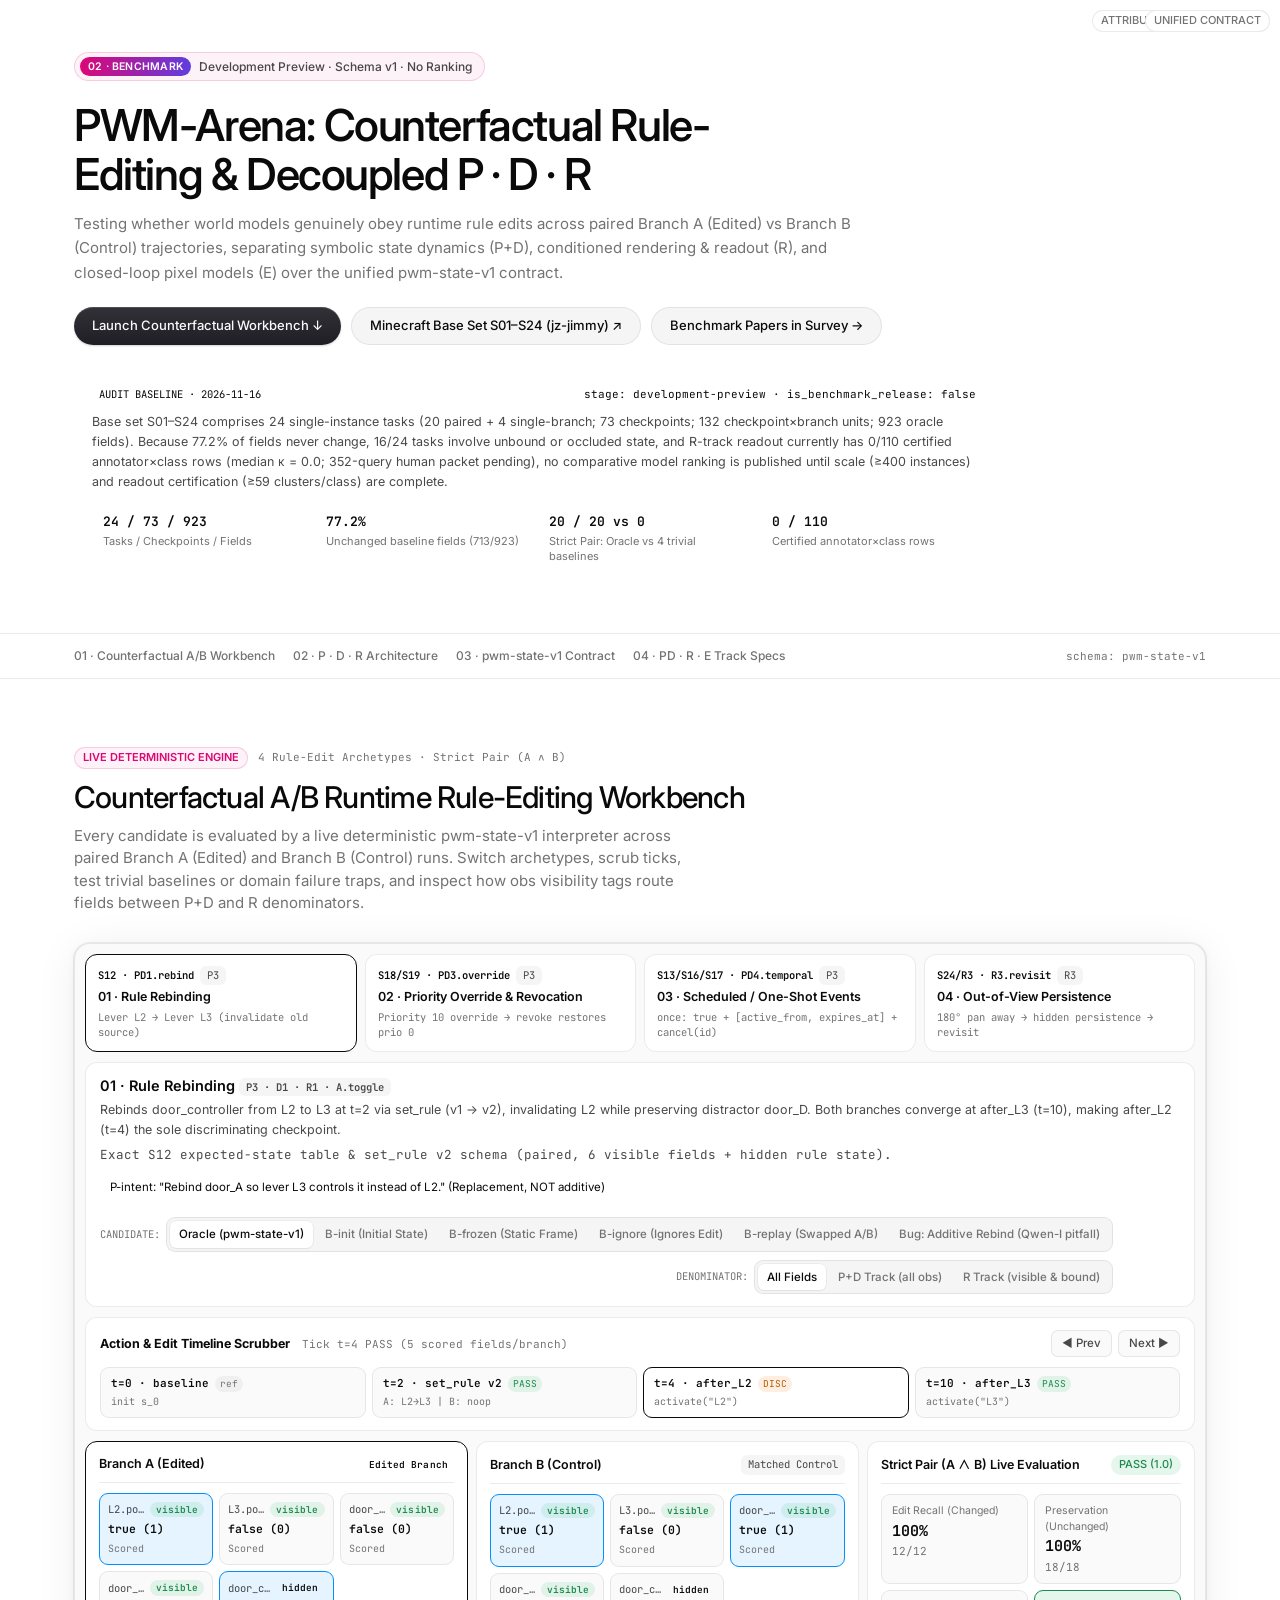
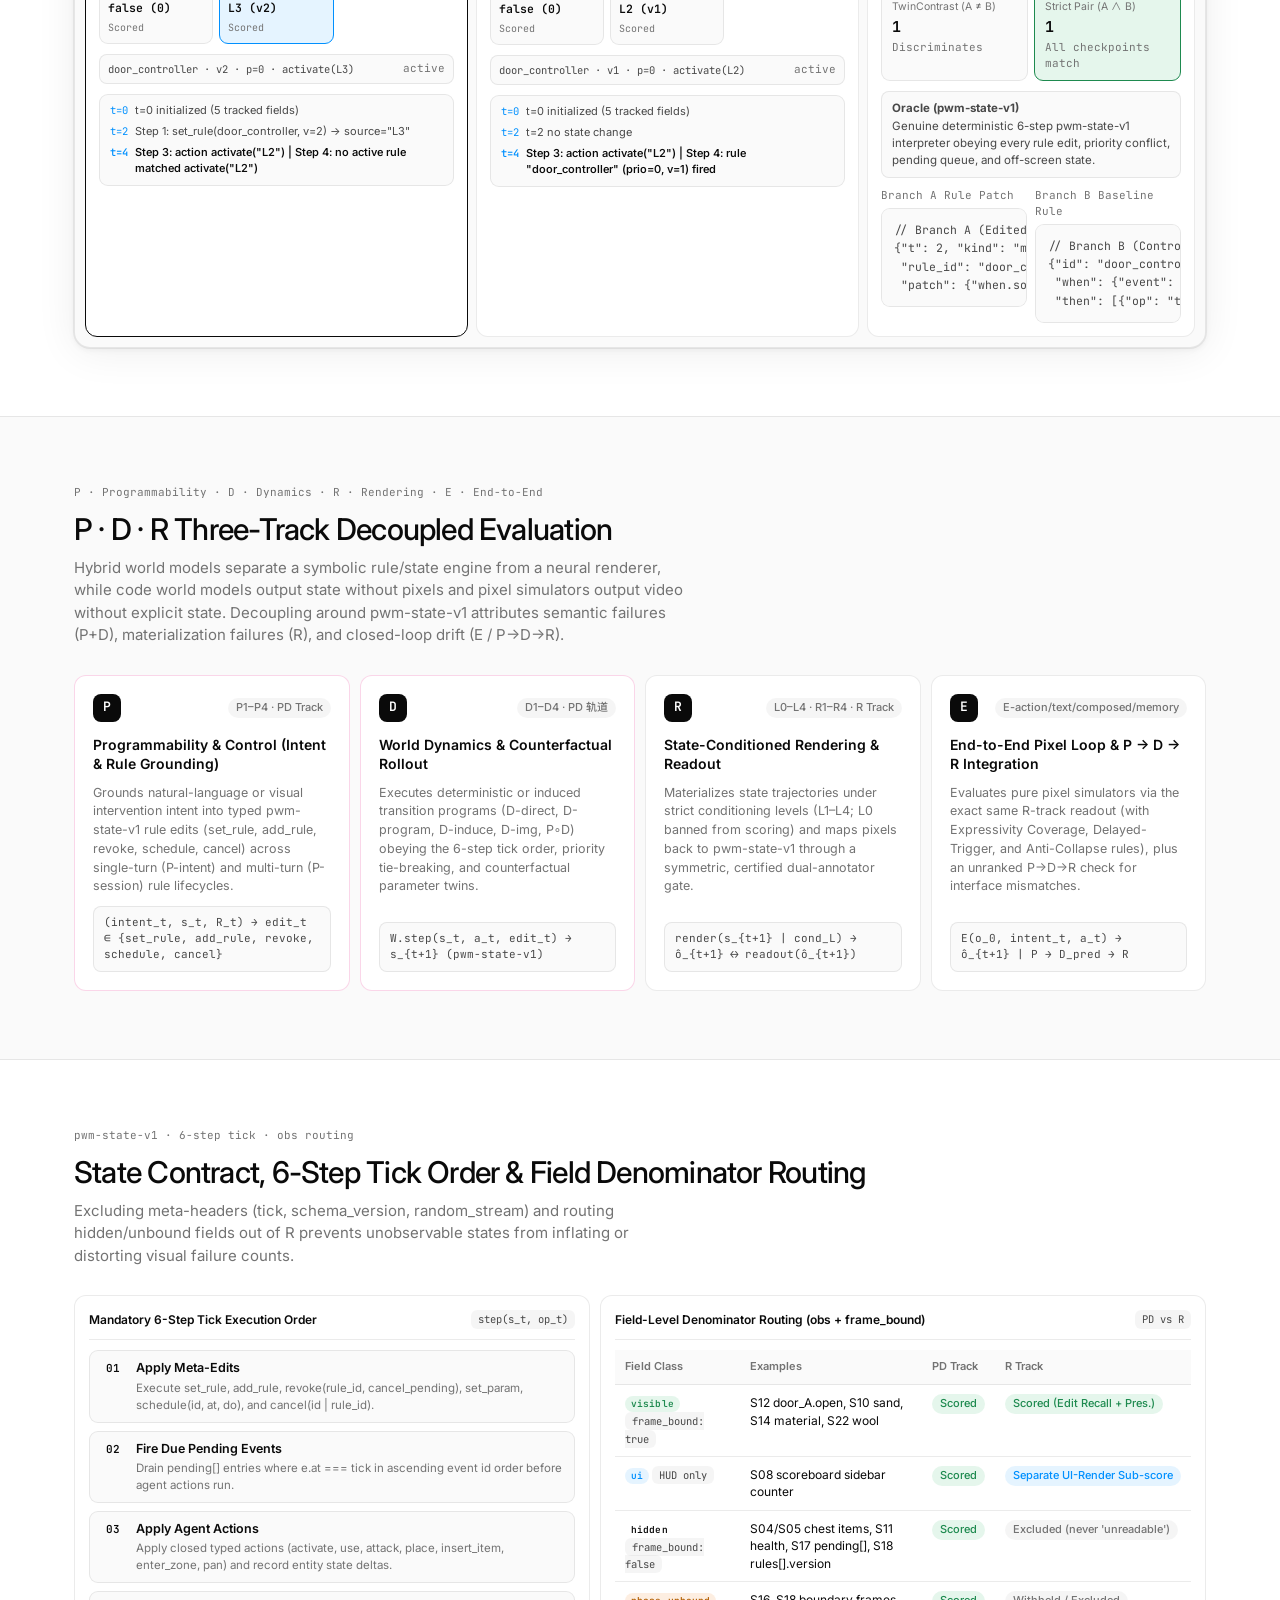
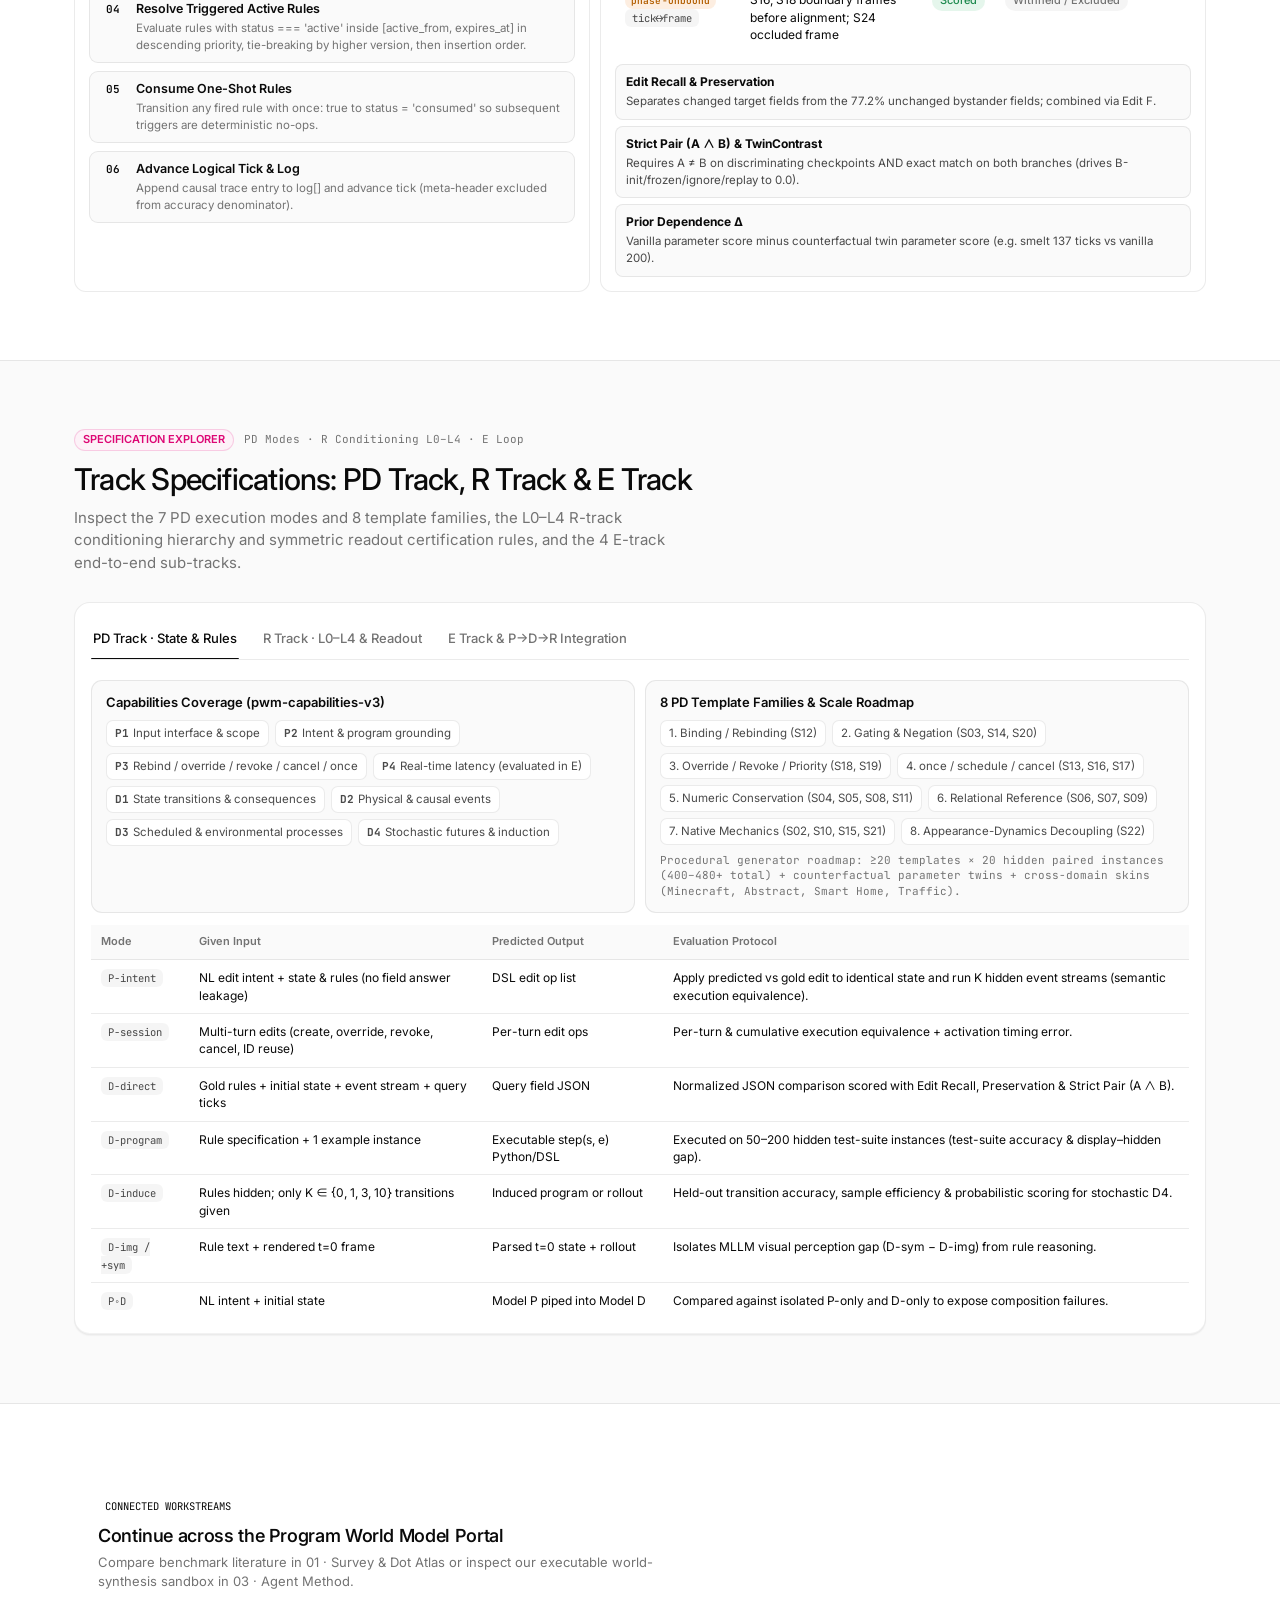
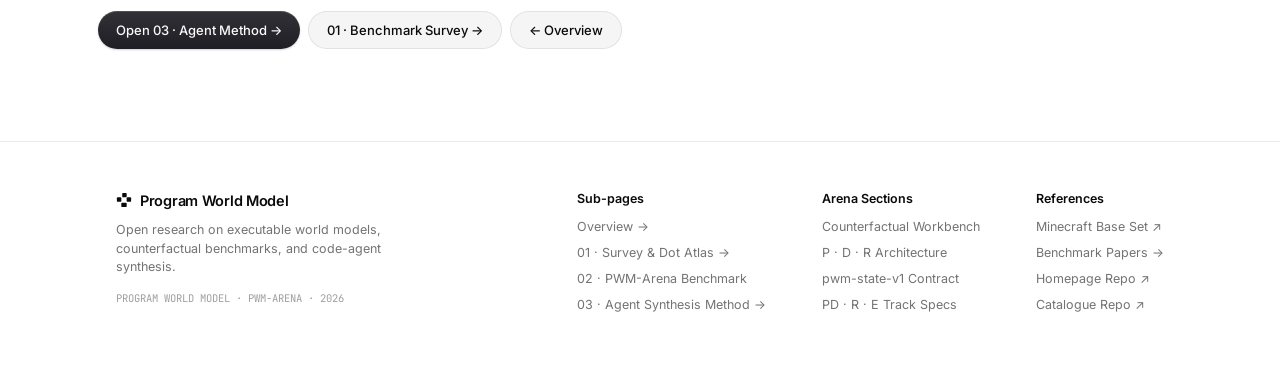
==== arena/index.html @ edb1cb40 "feat(arena): add /arena/ PWM-Arena counterfactual benchmark subpage" ====
<!doctype html>
<html lang="en" data-theme="light">
  <head>
    <meta charset="UTF-8" />
    <meta name="viewport" content="width=device-width, initial-scale=1" />
    <meta name="theme-color" content="#ffffff" id="meta-theme-color" />
    <link
      rel="icon"
      type="image/svg+xml"
      href="data:image/svg+xml,%3Csvg xmlns='http://www.w3.org/2000/svg' viewBox='0 0 18 18'%3E%3Crect x='7' y='1' width='5' height='5' rx='1' fill='%230f0f10'/%3E%3Crect x='12' y='6' width='5' height='5' rx='1' fill='%230f0f10'/%3E%3Crect x='1' y='6' width='5' height='5' rx='1' fill='%230f0f10'/%3E%3Crect x='6' y='12' width='6' height='5' rx='1' fill='%230f0f10'/%3E%3C/svg%3E"
    />
    <meta
      name="description"
      content="02 · PWM-Arena — Counterfactual runtime rule-editing benchmark and decoupled P · D · R evaluation architecture for Program World Models."
    />
    <title>02 · PWM-Arena · Counterfactual Benchmark &amp; P · D · R</title>
    <link rel="preconnect" href="https://fonts.googleapis.com" />
    <link rel="preconnect" href="https://fonts.gstatic.com" crossorigin />
    <link
      href="https://fonts.googleapis.com/css2?family=Inter:wght@400;500;600;700&amp;family=JetBrains+Mono:wght@400;500&amp;family=Noto+Sans+SC:wght@400;500;600&amp;display=swap"
      rel="stylesheet"
    />
    <link rel="stylesheet" href="../shared/shell.css" />
    <link rel="stylesheet" href="../styles.css" />
    <link rel="stylesheet" href="arena.css" />
  </head>
  <body data-pwm-page="arena" data-pwm-base="..">
    <a class="skip-link" href="#main" data-en="Skip to content" data-zh="跳转到正文">Skip to content</a>

    <div id="pwm-shell-header"></div>

    <main id="main" tabindex="-1">
      <!-- HERO -->
      <section class="arena-hero" id="top">
        <div class="arena-container">
          <div class="arena-hero__inner">
            <div class="hero-pill">
              <span
                class="hero-pill__badge"
                data-en="02 · BENCHMARK"
                data-zh="02 · 评测基准"
                >02 · BENCHMARK</span
              >
              <span
                data-en="Development Preview · Schema v1 · No Ranking"
                data-zh="开发预览 · 状态契约 v1 · 不设排名"
                >Development Preview · Schema v1 · No Ranking</span
              >
            </div>

            <h1
              class="arena-hero__title"
              data-en="PWM-Arena: Counterfactual Rule-Editing &amp; Decoupled P · D · R"
              data-zh="PWM-Arena：反事实规则编辑与解耦 P · D · R 评测基准"
            >
              PWM-Arena: Counterfactual Rule-Editing &amp; Decoupled P · D · R
            </h1>

            <p
              class="arena-hero__sub"
              data-en="Testing whether world models genuinely obey runtime rule edits across paired Branch A (Edited) vs Branch B (Control) trajectories, separating symbolic state dynamics (P+D), conditioned rendering &amp; readout (R), and closed-loop pixel models (E) over the unified pwm-state-v1 contract."
              data-zh="通过成对的「分支 A（规则编辑）」与「分支 B（对照）」轨迹，检验世界模型是否真正服从运行时规则修改；并基于统一的 pwm-state-v1 契约，将符号状态动力学（P+D）、条件渲染与读出（R）及端到端像素闭环（E）解耦评测。"
            >
              Testing whether world models genuinely obey runtime rule edits across paired Branch A (Edited) vs Branch B (Control) trajectories, separating symbolic state dynamics (P+D), conditioned rendering &amp; readout (R), and closed-loop pixel models (E) over the unified pwm-state-v1 contract.
            </p>

            <div class="arena-hero__actions">
              <a
                class="btn btn--primary"
                href="#workbench"
                data-en="Launch Counterfactual Workbench ↓"
                data-zh="进入反事实评测工作台 ↓"
                >Launch Counterfactual Workbench ↓</a
              >
              <a
                class="btn btn--secondary"
                href="https://jz-jimmy.github.io/blog/pwm-arena/#minecraft"
                target="_blank"
                rel="noopener noreferrer"
                data-en="Minecraft Base Set S01–S24 (jz-jimmy) ↗"
                data-zh="Minecraft 基础集 S01–S24 原页 ↗"
                >Minecraft Base Set S01–S24 (jz-jimmy) ↗</a
              >
              <a
                class="btn btn--secondary"
                href="../survey/?sec=benchmark#library"
                data-en="Benchmark Papers in Survey →"
                data-zh="查看综述基准文献库 →"
                >Benchmark Papers in Survey →</a
              >
            </div>

            <!-- Grounded Audit Honesty Callout -->
            <div class="arena-audit-notice" role="note">
              <div class="arena-audit-notice__head">
                <span
                  class="mono-tag arena-sand-tag"
                  data-en="AUDIT BASELINE · 2026-11-16"
                  data-zh="基准审计现状 · 2026-11-16"
                  >AUDIT BASELINE · 2026-11-16</span
                >
                <span
                  class="arena-audit-notice__status"
                  data-en="stage: development-preview · is_benchmark_release: false"
                  data-zh="阶段：development-preview · 非正式榜单发布"
                  >stage: development-preview · is_benchmark_release: false</span
                >
              </div>
              <p
                class="arena-audit-notice__body"
                data-en="Base set S01–S24 comprises 24 single-instance tasks (20 paired + 4 single-branch; 73 checkpoints; 132 checkpoint×branch units; 923 oracle fields). Because 77.2% of fields never change, 16/24 tasks involve unbound or occluded state, and R-track readout currently has 0/110 certified annotator×class rows (median κ = 0.0; 352-query human packet pending), no comparative model ranking is published until scale (≥400 instances) and readout certification (≥59 clusters/class) are complete."
                data-zh="当前基础集 S01–S24 包含 24 个单实例任务（20 配对 + 4 单分支，73 个检查点、132 个检查点×分支单元、923 个字段）。鉴于 77.2% 字段全程不变、16/24 任务含未绑定或遮挡状态，且 R 轨读出层仅 0/110 认证通过（中位 κ = 0.0，352 条人类盲标待完成），在完成样本扩容（≥400 实例）与读出认证（每类 ≥59 簇）前，本页不给出任何模型排名。"
              >
                Base set S01–S24 comprises 24 single-instance tasks (20 paired + 4 single-branch; 73 checkpoints; 132 checkpoint×branch units; 923 oracle fields). Because 77.2% of fields never change, 16/24 tasks involve unbound or occluded state, and R-track readout currently has 0/110 certified annotator×class rows (median κ = 0.0; 352-query human packet pending), no comparative model ranking is published until scale (≥400 instances) and readout certification (≥59 clusters/class) are complete.
              </p>
              <div class="arena-stat-strip">
                <div class="arena-stat-pill">
                  <strong>24 / 73 / 923</strong>
                  <span data-en="Tasks / Checkpoints / Fields" data-zh="任务 / 检查点 / 字段">Tasks / Checkpoints / Fields</span>
                </div>
                <div class="arena-stat-pill">
                  <strong>77.2%</strong>
                  <span data-en="Unchanged baseline fields (713/923)" data-zh="全程不变字段占比 (713/923)">Unchanged baseline fields (713/923)</span>
                </div>
                <div class="arena-stat-pill">
                  <strong>20 / 20 vs 0</strong>
                  <span data-en="Strict Pair: Oracle vs 4 trivial baselines" data-zh="Strict Pair：Oracle vs 4 个平庸基线">Strict Pair: Oracle vs 4 trivial baselines</span>
                </div>
                <div class="arena-stat-pill">
                  <strong>0 / 110</strong>
                  <span data-en="Certified annotator×class rows" data-zh="已认证标注器×类别组合">Certified annotator×class rows</span>
                </div>
              </div>
            </div>
          </div>
        </div>
      </section>

      <!-- IN-PAGE ANCHOR BAR -->
      <nav class="arena-anchor-strip" aria-label="Arena sections">
        <div class="arena-container arena-anchor-strip__inner">
          <div class="arena-anchor-links">
            <a href="#workbench" data-en="01 · Counterfactual A/B Workbench" data-zh="01 · 反事实 A/B 工作台">01 · Counterfactual A/B Workbench</a>
            <a href="#pdr" data-en="02 · P · D · R Architecture" data-zh="02 · P · D · R 三轨架构">02 · P · D · R Architecture</a>
            <a href="#contract" data-en="03 · pwm-state-v1 Contract" data-zh="03 · pwm-state-v1 契约">03 · pwm-state-v1 Contract</a>
            <a href="#tracks" data-en="04 · PD · R · E Track Specs" data-zh="04 · PD · R · E 轨道细则">04 · PD · R · E Track Specs</a>
          </div>
          <div class="arena-anchor-meta">
            <span class="mono-muted">schema: pwm-state-v1</span>
          </div>
        </div>
      </nav>

      <!-- SECTION 1: INTERACTIVE COUNTERFACTUAL A/B WORKBENCH -->
      <section class="arena-section" id="workbench">
        <div class="arena-container">
          <div class="section-head">
            <div class="arena-kicker-row">
              <span class="stage-badge stage-badge--pro" data-en="LIVE DETERMINISTIC ENGINE" data-zh="确定性规则引擎实跑">LIVE DETERMINISTIC ENGINE</span>
              <span class="mono-muted" data-en="4 Rule-Edit Archetypes · Strict Pair (A ∧ B)" data-zh="4 类规则编辑原型 · Strict Pair (A ∧ B)">4 Rule-Edit Archetypes · Strict Pair (A ∧ B)</span>
            </div>
            <h2
              class="lp-lead"
              data-en="Counterfactual A/B Runtime Rule-Editing Workbench"
              data-zh="反事实 A/B 运行时规则编辑评测工作台"
            >
              Counterfactual A/B Runtime Rule-Editing Workbench
            </h2>
            <p
              class="lp-sub"
              data-en="Every candidate is evaluated by a live deterministic pwm-state-v1 interpreter across paired Branch A (Edited) and Branch B (Control) runs. Switch archetypes, scrub ticks, test trivial baselines or domain failure traps, and inspect how obs visibility tags route fields between P+D and R denominators."
              data-zh="工作台内置确定性 pwm-state-v1 规则解释器，实时运行成对的分支 A（编辑）与分支 B（对照）。可切换 4 类原型、拖动时间刻、对比平庸基线与领域陷阱，并按 obs 可见性标签过滤 P+D 与 R 轨计分分母。"
            >
              Every candidate is evaluated by a live deterministic pwm-state-v1 interpreter across paired Branch A (Edited) and Branch B (Control) runs. Switch archetypes, scrub ticks, test trivial baselines or domain failure traps, and inspect how obs visibility tags route fields between P+D and R denominators.
            </p>
          </div>

          <!-- Dynamic Workbench Mount (never add data-en/data-zh on this container) -->
          <div id="arenaWorkbenchRoot"></div>
        </div>
      </section>

      <!-- SECTION 2: P · D · R ARCHITECTURE -->
      <section class="arena-section arena-section--tint" id="pdr">
        <div class="arena-container">
          <div class="section-head">
            <div class="arena-kicker-row">
              <span class="stage-badge stage-badge--neutral" data-en="ATTRIBUTION ARCHITECTURE" data-zh="误差归因架构">ATTRIBUTION ARCHITECTURE</span>
              <span class="mono-muted" data-en="P · Programmability · D · Dynamics · R · Rendering · E · End-to-End" data-zh="P · 可编程控制 · D · 动力学 · R · 渲染读出 · E · 像素闭环">P · Programmability · D · Dynamics · R · Rendering · E · End-to-End</span>
            </div>
            <h2
              class="lp-lead"
              data-en="P · D · R Three-Track Decoupled Evaluation"
              data-zh="P · D · R 三轨解耦评测架构"
            >
              P · D · R Three-Track Decoupled Evaluation
            </h2>
            <p
              class="lp-sub"
              data-en="Hybrid world models separate a symbolic rule/state engine from a neural renderer, while code world models output state without pixels and pixel simulators output video without explicit state. Decoupling around pwm-state-v1 attributes semantic failures (P+D), materialization failures (R), and closed-loop drift (E / P→D→R)."
              data-zh="混合世界模型本身分离状态引擎与神经渲染器；代码世界模型输出无像素的符号状态，像素生成器输出无符号状态的视频。围绕 pwm-state-v1 解耦评测，可将错误清晰归因为语义错误（P+D）、物化渲染错误（R）或闭环/接口残差（E 与 P→D→R）。"
            >
              Hybrid world models separate a symbolic rule/state engine from a neural renderer, while code world models output state without pixels and pixel simulators output video without explicit state. Decoupling around pwm-state-v1 attributes semantic failures (P+D), materialization failures (R), and closed-loop drift (E / P→D→R).
            </p>
          </div>

          <div class="arena-pdr-cards">
            <article class="pdr-card pdr-card--focus">
              <div class="pdr-card__top">
                <span class="pdr-letter">P</span>
                <span class="status-chip status-chip--muted" data-en="P1–P4 · PD Track" data-zh="P1–P4 · PD 轨道">P1–P4 · PD Track</span>
              </div>
              <h3 data-en="Programmability &amp; Control (Intent &amp; Rule Grounding)" data-zh="可编程性与控制（意图与规则接地）">Programmability &amp; Control (Intent &amp; Rule Grounding)</h3>
              <p
                data-en="Grounds natural-language or visual intervention intent into typed pwm-state-v1 rule edits (set_rule, add_rule, revoke, schedule, cancel) across single-turn (P-intent) and multi-turn (P-session) rule lifecycles."
                data-zh="将自然语言或视觉编辑意图接地为 pwm-state-v1 类型化规则操作（set_rule、add_rule、revoke、schedule、cancel），覆盖单轮（P-intent）与多轮生命周期（P-session）。"
              >
                Grounds natural-language or visual intervention intent into typed pwm-state-v1 rule edits (set_rule, add_rule, revoke, schedule, cancel) across single-turn (P-intent) and multi-turn (P-session) rule lifecycles.
              </p>
              <code class="pdr-sig">(intent_t, s_t, R_t) → edit_t ∈ {set_rule, add_rule, revoke, schedule, cancel}</code>
            </article>

            <article class="pdr-card pdr-card--focus">
              <div class="pdr-card__top">
                <span class="pdr-letter">D</span>
                <span class="status-chip status-chip--muted" data-en="D1–D4 · PD Track" data-zh="D1–D4 · PD 轨道">D1–D4 · PD 轨道</span>
              </div>
              <h3 data-en="World Dynamics &amp; Counterfactual Rollout" data-zh="世界动力学与反事实推演">World Dynamics &amp; Counterfactual Rollout</h3>
              <p
                data-en="Executes deterministic or induced transition programs (D-direct, D-program, D-induce, D-img, P∘D) obeying the 6-step tick order, priority tie-breaking, and counterfactual parameter twins."
                data-zh="按 6 步时间步序、优先级裁决与反事实参数孪生体执行或归纳状态转移程序（D-direct、D-program、D-induce、D-img、P∘D），输出可执行状态轨迹。"
              >
                Executes deterministic or induced transition programs (D-direct, D-program, D-induce, D-img, P∘D) obeying the 6-step tick order, priority tie-breaking, and counterfactual parameter twins.
              </p>
              <code class="pdr-sig">W.step(s_t, a_t, edit_t) → s_{t+1} (pwm-state-v1)</code>
            </article>

            <article class="pdr-card">
              <div class="pdr-card__top">
                <span class="pdr-letter">R</span>
                <span class="status-chip status-chip--muted" data-en="L0–L4 · R1–R4 · R Track" data-zh="L0–L4 · R1–R4 · R 轨道">L0–L4 · R1–R4 · R Track</span>
              </div>
              <h3 data-en="State-Conditioned Rendering &amp; Readout" data-zh="状态条件渲染与对称读出校准">State-Conditioned Rendering &amp; Readout</h3>
              <p
                data-en="Materializes state trajectories under strict conditioning levels (L1–L4; L0 banned from scoring) and maps pixels back to pwm-state-v1 through a symmetric, certified dual-annotator gate."
                data-zh="在严格分级的条件接口（L1–L4；L0 禁止计分）下将状态物化为视频帧，并通过对称、经认证的双标注器门控将视觉证据回读为 pwm-state-v1。"
              >
                Materializes state trajectories under strict conditioning levels (L1–L4; L0 banned from scoring) and maps pixels back to pwm-state-v1 through a symmetric, certified dual-annotator gate.
              </p>
              <code class="pdr-sig">render(s_{t+1} | cond_L) → ô_{t+1} ↔ readout(ô_{t+1})</code>
            </article>

            <article class="pdr-card">
              <div class="pdr-card__top">
                <span class="pdr-letter">E</span>
                <span class="status-chip status-chip--muted" data-en="E-action/text/composed/memory" data-zh="E-action/text/composed/memory">E-action/text/composed/memory</span>
              </div>
              <h3 data-en="End-to-End Pixel Loop &amp; P → D → R Integration" data-zh="端到端像素闭环与 P → D → R 集成校验">End-to-End Pixel Loop &amp; P → D → R Integration</h3>
              <p
                data-en="Evaluates pure pixel simulators via the exact same R-track readout (with Expressivity Coverage, Delayed-Trigger, and Anti-Collapse rules), plus an unranked P→D→R check for interface mismatches."
                data-zh="使用同一套 R 轨读出器评测纯像素闭环模型（结合表达力覆盖率、延迟触发与防塌缩检验），并设非排名 P→D→R 集成子集排查模块接口失配。"
              >
                Evaluates pure pixel simulators via the exact same R-track readout (with Expressivity Coverage, Delayed-Trigger, and Anti-Collapse rules), plus an unranked P→D→R check for interface mismatches.
              </p>
              <code class="pdr-sig">E(o_0, intent_t, a_t) → ô_{t+1} | P → D_pred → R</code>
            </article>
          </div>
        </div>
      </section>

      <!-- SECTION 3: pwm-state-v1 CONTRACT -->
      <section class="arena-section" id="contract">
        <div class="arena-container">
          <div class="section-head">
            <div class="arena-kicker-row">
              <span class="stage-badge stage-badge--neutral" data-en="UNIFIED CONTRACT" data-zh="统一状态契约">UNIFIED CONTRACT</span>
              <span class="mono-muted">pwm-state-v1 · 6-step tick · obs routing</span>
            </div>
            <h2
              class="lp-lead"
              data-en="State Contract, 6-Step Tick Order &amp; Field Denominator Routing"
              data-zh="pwm-state-v1 状态契约、6 步时间步序与字段分母路由"
            >
              State Contract, 6-Step Tick Order &amp; Field Denominator Routing
            </h2>
            <p
              class="lp-sub"
              data-en="Excluding meta-headers (tick, schema_version, random_stream) and routing hidden/unbound fields out of R prevents unobservable states from inflating or distorting visual failure counts."
              data-zh="剔除元数据头（tick、schema_version、random_stream），并按 obs 与 frame_bound 将不可见或未绑定字段路由出 R 轨，避免不可观测状态误判为“不可读”。"
            >
              Excluding meta-headers (tick, schema_version, random_stream) and routing hidden/unbound fields out of R prevents unobservable states from inflating or distorting visual failure counts.
            </p>
          </div>

          <div class="arena-contract-grid">
            <div class="arena-box">
              <div class="app-pane-head">
                <span class="app-pane-title" data-en="Mandatory 6-Step Tick Execution Order" data-zh="强制 6 步确定性时间步序">Mandatory 6-Step Tick Execution Order</span>
                <span class="mono-tag">step(s_t, op_t)</span>
              </div>
              <ol class="arena-tick-list">
                <li>
                  <span class="arena-step-num">01</span>
                  <div>
                    <strong data-en="Apply Meta-Edits" data-zh="应用元编辑操作">Apply Meta-Edits</strong>
                    <p data-en="Execute set_rule, add_rule, revoke(rule_id, cancel_pending), set_param, schedule(id, at, do), and cancel(id | rule_id)." data-zh="执行 set_rule、add_rule、revoke(rule_id, cancel_pending)、set_param、schedule(id, at, do) 与 cancel(id | rule_id)。">Execute set_rule, add_rule, revoke(rule_id, cancel_pending), set_param, schedule(id, at, do), and cancel(id | rule_id).</p>
                  </div>
                </li>
                <li>
                  <span class="arena-step-num">02</span>
                  <div>
                    <strong data-en="Fire Due Pending Events" data-zh="触发到期挂起事件">Fire Due Pending Events</strong>
                    <p data-en="Drain pending[] entries where e.at === tick in ascending event id order before agent actions run." data-zh="在智能体动作前，按事件 id 升序触发 pending[] 中所有 e.at === tick 的挂起事件。">Drain pending[] entries where e.at === tick in ascending event id order before agent actions run.</p>
                  </div>
                </li>
                <li>
                  <span class="arena-step-num">03</span>
                  <div>
                    <strong data-en="Apply Agent Actions" data-zh="应用智能体动作">Apply Agent Actions</strong>
                    <p data-en="Apply closed typed actions (activate, use, attack, place, insert_item, enter_zone, pan) and record entity state deltas." data-zh="应用闭集类型化动作（activate、use、attack、place、insert_item、enter_zone、pan）并更新实体输入态。">Apply closed typed actions (activate, use, attack, place, insert_item, enter_zone, pan) and record entity state deltas.</p>
                  </div>
                </li>
                <li>
                  <span class="arena-step-num">04</span>
                  <div>
                    <strong data-en="Resolve Triggered Active Rules" data-zh="裁决并执行触发规则">Resolve Triggered Active Rules</strong>
                    <p data-en="Evaluate rules with status === 'active' inside [active_from, expires_at] in descending priority, tie-breaking by higher version, then insertion order." data-zh="对时间窗 [active_from, expires_at] 内的 active 规则按 priority 降序求值，同优先级按 version 降序、再按插入序裁决。">Evaluate rules with status === 'active' inside [active_from, expires_at] in descending priority, tie-breaking by higher version, then insertion order.</p>
                  </div>
                </li>
                <li>
                  <span class="arena-step-num">05</span>
                  <div>
                    <strong data-en="Consume One-Shot Rules" data-zh="消耗一次性规则">Consume One-Shot Rules</strong>
                    <p data-en="Transition any fired rule with once: true to status = 'consumed' so subsequent triggers are deterministic no-ops." data-zh="将本步触发且 once: true 的规则置为 status = 'consumed'，确保后续重入不再误触发。">Transition any fired rule with once: true to status = 'consumed' so subsequent triggers are deterministic no-ops.</p>
                  </div>
                </li>
                <li>
                  <span class="arena-step-num">06</span>
                  <div>
                    <strong data-en="Advance Logical Tick &amp; Log" data-zh="推进逻辑刻与审计日志">Advance Logical Tick &amp; Log</strong>
                    <p data-en="Append causal trace entry to log[] and advance tick (meta-header excluded from accuracy denominator)." data-zh="写入因果轨迹 log[] 并推进 tick（tick 等元数据头不计入字段准确率分母）。">Append causal trace entry to log[] and advance tick (meta-header excluded from accuracy denominator).</p>
                  </div>
                </li>
              </ol>
            </div>

            <div class="arena-box">
              <div class="app-pane-head">
                <span class="app-pane-title" data-en="Field-Level Denominator Routing (obs + frame_bound)" data-zh="字段级计分分母路由（obs + frame_bound）">Field-Level Denominator Routing (obs + frame_bound)</span>
                <span class="mono-tag">PD vs R</span>
              </div>
              <div class="arena-table-wrap">
                <table class="arena-table">
                  <thead>
                    <tr>
                      <th data-en="Field Class" data-zh="字段类别">Field Class</th>
                      <th data-en="Examples" data-zh="典型字段">Examples</th>
                      <th data-en="PD Track" data-zh="PD 轨道">PD Track</th>
                      <th data-en="R Track" data-zh="R 轨道">R Track</th>
                    </tr>
                  </thead>
                  <tbody>
                    <tr>
                      <td><span class="obs-pill obs-pill--visible">visible</span> <code class="mono-tag">frame_bound: true</code></td>
                      <td data-en="S12 door_A.open, S10 sand, S14 material, S22 wool" data-zh="S12 门开关、S10 落沙、S14 方块材质、S22 羊毛颜色">S12 door_A.open, S10 sand, S14 material, S22 wool</td>
                      <td><span class="status-chip status-chip--green" data-en="Scored" data-zh="计分">Scored</span></td>
                      <td><span class="status-chip status-chip--green" data-en="Scored (Edit Recall + Pres.)" data-zh="计分（召回 + 保持）">Scored (Edit Recall + Pres.)</span></td>
                    </tr>
                    <tr>
                      <td><span class="obs-pill obs-pill--ui">ui</span> <code class="mono-tag">HUD only</code></td>
                      <td data-en="S08 scoreboard sidebar counter" data-zh="S08 计分板侧栏数值">S08 scoreboard sidebar counter</td>
                      <td><span class="status-chip status-chip--green" data-en="Scored" data-zh="计分">Scored</span></td>
                      <td><span class="status-chip status-chip--blue" data-en="Separate UI-Render Sub-score" data-zh="单列 UI 渲染子项">Separate UI-Render Sub-score</span></td>
                    </tr>
                    <tr>
                      <td><span class="obs-pill obs-pill--hidden">hidden</span> <code class="mono-tag">frame_bound: false</code></td>
                      <td data-en="S04/S05 chest items, S11 health, S17 pending[], S18 rules[].version" data-zh="S04/S05 容器库存、S11 生命值、S17 pending[]、S18 规则版本">S04/S05 chest items, S11 health, S17 pending[], S18 rules[].version</td>
                      <td><span class="status-chip status-chip--green" data-en="Scored" data-zh="计分">Scored</span></td>
                      <td><span class="status-chip status-chip--muted" data-en="Excluded (never 'unreadable')" data-zh="不计入分母（非不可读）">Excluded (never 'unreadable')</span></td>
                    </tr>
                    <tr>
                      <td><span class="obs-pill obs-pill--unbound">phase-unbound</span> <code class="mono-tag">tick↔frame</code></td>
                      <td data-en="S16, S18 boundary frames before alignment; S24 occluded frame" data-zh="对齐前 S16/S18 边界帧；S24 转开遮挡帧">S16, S18 boundary frames before alignment; S24 occluded frame</td>
                      <td><span class="status-chip status-chip--green" data-en="Scored" data-zh="计分">Scored</span></td>
                      <td><span class="status-chip status-chip--muted" data-en="Withheld / Excluded" data-zh="对齐前暂不计分">Withheld / Excluded</span></td>
                    </tr>
                  </tbody>
                </table>
              </div>

              <div class="arena-metrics-glossary">
                <div class="arena-metric-item">
                  <strong>Edit Recall &amp; Preservation</strong>
                  <span data-en="Separates changed target fields from the 77.2% unchanged bystander fields; combined via Edit F." data-zh="将变化的目标字段与 77.2% 不变旁观字段拆开报告，并以 Edit F 汇总。">Separates changed target fields from the 77.2% unchanged bystander fields; combined via Edit F.</span>
                </div>
                <div class="arena-metric-item">
                  <strong>Strict Pair (A ∧ B) &amp; TwinContrast</strong>
                  <span data-en="Requires A ≠ B on discriminating checkpoints AND exact match on both branches (drives B-init/frozen/ignore/replay to 0.0)." data-zh="要求判别检查点上 A ≠ B 且双分支均正确（将 B-init/frozen/ignore/replay 全部压至 0.0）。">Requires A ≠ B on discriminating checkpoints AND exact match on both branches (drives B-init/frozen/ignore/replay to 0.0).</span>
                </div>
                <div class="arena-metric-item">
                  <strong>Prior Dependence Δ</strong>
                  <span data-en="Vanilla parameter score minus counterfactual twin parameter score (e.g. smelt 137 ticks vs vanilla 200)." data-zh="原版参数得分减去反事实参数孪生体得分（如将烧炼从 200 刻改为 137 刻）。">Vanilla parameter score minus counterfactual twin parameter score (e.g. smelt 137 ticks vs vanilla 200).</span>
                </div>
              </div>
            </div>
          </div>
        </div>
      </section>

      <!-- SECTION 4: P · D · R · E TRACK SPECIFICATIONS -->
      <section class="arena-section arena-section--tint" id="tracks">
        <div class="arena-container">
          <div class="section-head">
            <div class="arena-kicker-row">
              <span class="stage-badge stage-badge--pro" data-en="SPECIFICATION EXPLORER" data-zh="三轨评测规范">SPECIFICATION EXPLORER</span>
              <span class="mono-muted" data-en="PD Modes · R Conditioning L0–L4 · E Loop" data-zh="PD 七种模式 · R 条件层级 L0–L4 · E 闭环">PD Modes · R Conditioning L0–L4 · E Loop</span>
            </div>
            <h2
              class="lp-lead"
              data-en="Track Specifications: PD Track, R Track &amp; E Track"
              data-zh="轨道细则：PD 轨、R 轨与 E 闭环轨"
            >
              Track Specifications: PD Track, R Track &amp; E Track
            </h2>
            <p
              class="lp-sub"
              data-en="Inspect the 7 PD execution modes and 8 template families, the L0–L4 R-track conditioning hierarchy and symmetric readout certification rules, and the 4 E-track end-to-end sub-tracks."
              data-zh="切换查看 PD 轨 7 种执行模式与 8 大模板族、R 轨 L0–L4 状态条件层级与对称读出认证标准，以及 E 轨 4 个端到端像素子轨道与 P→D→R 集成检验。"
            >
              Inspect the 7 PD execution modes and 8 template families, the L0–L4 R-track conditioning hierarchy and symmetric readout certification rules, and the 4 E-track end-to-end sub-tracks.
            </p>
          </div>

          <!-- Dynamic Track Tabs Mount (never add data-en/data-zh on this container) -->
          <div id="arenaTracksRoot"></div>
        </div>
      </section>

      <!-- CLOSING CROSS-NAVIGATION -->
      <section class="arena-section">
        <div class="arena-container">
          <div class="arena-closing-band">
            <div>
              <span class="mono-tag arena-sand-tag" data-en="CONNECTED WORKSTREAMS" data-zh="关联研究工作线">CONNECTED WORKSTREAMS</span>
              <h3
                class="arena-closing-band__title"
                data-en="Continue across the Program World Model Portal"
                data-zh="继续探索 Program World Model 关联子站"
              >
                Continue across the Program World Model Portal
              </h3>
              <p
                class="arena-closing-band__sub"
                data-en="Compare benchmark literature in 01 · Survey &amp; Dot Atlas or inspect our executable world-synthesis sandbox in 03 · Agent Method."
                data-zh="前往「01 · 综述与点阵图谱」检索基准相关文献，或进入「03 · 智能体方法」体验可执行世界程序合成沙箱。"
              >
                Compare benchmark literature in 01 · Survey &amp; Dot Atlas or inspect our executable world-synthesis sandbox in 03 · Agent Method.
              </p>
            </div>
            <div class="arena-closing-band__actions">
              <a
                class="btn btn--primary"
                href="../method/"
                data-en="Open 03 · Agent Method →"
                data-zh="进入 03 · 智能体方法 →"
                >Open 03 · Agent Method →</a
              >
              <a
                class="btn btn--secondary"
                href="../survey/?sec=benchmark#library"
                data-en="01 · Benchmark Survey →"
                data-zh="01 · 基准综述文献 →"
                >01 · Benchmark Survey →</a
              >
              <a
                class="btn btn--secondary"
                href="../"
                data-en="← Overview"
                data-zh="← 返回总览"
                >← Overview</a
              >
            </div>
          </div>
        </div>
      </section>
    </main>

    <div id="pwm-shell-subnav"></div>

    <footer class="lp-footer">
      <div class="lp-footer__inner">
        <div class="lp-footer__brand">
          <a class="brand" href="#top">
            <svg class="brand__mark" width="16" height="16" viewBox="0 0 18 18" fill="none" aria-hidden="true">
              <rect x="7" y="1" width="5" height="5" rx="1" fill="currentColor" />
              <rect x="12" y="6" width="5" height="5" rx="1" fill="currentColor" />
              <rect x="1" y="6" width="5" height="5" rx="1" fill="currentColor" />
              <rect x="6" y="12" width="6" height="5" rx="1" fill="currentColor" />
            </svg>
            <span class="brand__name">Program World Model</span>
          </a>
          <p
            class="lp-footer__tagline"
            data-en="Open research on executable world models, counterfactual benchmarks, and code-agent synthesis."
            data-zh="聚焦可执行世界模型、反事实评测基准与 Code-Agent 世界构建的开放研究计划。"
          >
            Open research on executable world models, counterfactual benchmarks, and code-agent synthesis.
          </p>
          <span class="lp-footer__copy">PROGRAM WORLD MODEL · PWM-ARENA · 2026</span>
        </div>

        <div class="lp-footer__cols">
          <div class="lp-footer__col">
            <strong data-en="Sub-pages" data-zh="研究子页面">Sub-pages</strong>
            <a href="../" data-en="Overview →" data-zh="总览主页 →">Overview →</a>
            <a href="../survey/" data-en="01 · Survey &amp; Dot Atlas →" data-zh="01 · 综述与点阵图谱 →">01 · Survey &amp; Dot Atlas →</a>
            <a href="#top" data-en="02 · PWM-Arena Benchmark" data-zh="02 · PWM-Arena 评测基准">02 · PWM-Arena Benchmark</a>
            <a href="../method/" data-en="03 · Agent Synthesis Method →" data-zh="03 · 智能体合成方法 →">03 · Agent Synthesis Method →</a>
          </div>

          <div class="lp-footer__col">
            <strong data-en="Arena Sections" data-zh="本页导航">Arena Sections</strong>
            <a href="#workbench" data-en="Counterfactual Workbench" data-zh="反事实工作台">Counterfactual Workbench</a>
            <a href="#pdr" data-en="P · D · R Architecture" data-zh="P · D · R 三轨架构">P · D · R Architecture</a>
            <a href="#contract" data-en="pwm-state-v1 Contract" data-zh="pwm-state-v1 契约">pwm-state-v1 Contract</a>
            <a href="#tracks" data-en="PD · R · E Track Specs" data-zh="PD · R · E 轨道细则">PD · R · E Track Specs</a>
          </div>

          <div class="lp-footer__col">
            <strong data-en="References" data-zh="参考与仓库">References</strong>
            <a
              href="https://jz-jimmy.github.io/blog/pwm-arena/#minecraft"
              target="_blank"
              rel="noopener noreferrer"
              data-en="Minecraft Base Set ↗"
              data-zh="Minecraft 基础集原页 ↗"
              >Minecraft Base Set ↗</a
            >
            <a
              href="../survey/?sec=benchmark#library"
              data-en="Benchmark Papers →"
              data-zh="综述基准文献 →"
              >Benchmark Papers →</a
            >
            <a
              href="https://github.com/MichaelCao0/program-world-models.github.io"
              target="_blank"
              rel="noopener noreferrer"
              data-en="Homepage Repo ↗"
              data-zh="主页源码仓库 ↗"
              >Homepage Repo ↗</a
            >
            <a
              href="https://github.com/FreedomIntelligence/Awesome-Code-World-Model"
              target="_blank"
              rel="noopener noreferrer"
              data-en="Catalogue Repo ↗"
              data-zh="文献目录仓库 ↗"
              >Catalogue Repo ↗</a
            >
          </div>
        </div>
      </div>
    </footer>

    <script src="../shared/shell.js"></script>
    <script src="arena.js"></script>
  </body>
</html>
---- styles.css ----
/* ==========================================================================
   Program World Model — AffectUI-Inspired Design System
   Zero-build CSS · Light & Dark Mode · Concentric Surfaces · Hairline Craft
   ========================================================================== */

:root,
[data-theme="light"] {
  --lp-page: #ffffff;
  --bg: #f5f5f5;
  --panel: #fcfcfc;
  --card: #ffffff;
  --preview: #fafafa;
  --preview-elevated: #ffffff;
  --muted-bg: rgba(0, 0, 0, 0.04);
  --hover-bg: rgba(0, 0, 0, 0.055);
  --row-stripe: #f9f9f9;

  --border: #e5e5e5;
  --border-soft: rgba(10, 10, 10, 0.08);
  --card-stroke: rgba(10, 10, 10, 0.065);
  --panel-stroke: #ececec;

  --text: #0a0a0a;
  --text-secondary: rgba(10, 10, 10, 0.74);
  --text-muted: #737373;
  --text-subtle: rgba(0, 0, 0, 0.38);

  --accent: #0190fe;
  --accent-soft: rgba(1, 144, 254, 0.1);
  --bp-blue: #4f8ff7;
  --bp-red: #ff3b30;

  --green: #1e8a4f;
  --green-soft: rgba(95, 200, 138, 0.16);
  --amber: #b25e00;
  --amber-soft: rgba(242, 138, 46, 0.14);
  --danger: #c4320a;
  --danger-soft: rgba(240, 68, 56, 0.11);

  --pro-bg: #fdf2f8;
  --pro-border: rgba(221, 6, 116, 0.16);
  --pro-from: #dd0674;
  --pro-to: #5e3ee0;

  --banner-bg: #fdf2f8;
  --banner-border: rgba(221, 6, 116, 0.12);

  --dark-btn-top: #323137;
  --dark-btn-bottom: #201e25;
  --dark-btn-hover-top: #3c3b42;
  --dark-btn-hover-bottom: #29272f;
  --dark-btn-fg: #fafafa;

  --shadow-card: 0 1px 1.5px rgba(0, 0, 0, 0.04), inset 0 -1px 0 rgba(0, 0, 0, 0.05);
  --shadow-card-hover: 0 10px 28px -10px rgba(0, 0, 0, 0.09), 0 2px 6px -1px rgba(0, 0, 0, 0.04),
    0 0 0 1px rgba(10, 10, 10, 0.09);
  --shadow-ui: 0 0 0 0.5px rgba(0, 0, 0, 0.07), 0 1px 2px rgba(0, 0, 0, 0.05);
  --shadow-pop: 0 4px 42px rgba(0, 0, 0, 0.07), 0 2px 6px rgba(0, 0, 0, 0.05), 0 0 0 1px rgba(0, 0, 0, 0.06);

  --radius-panel: 18px;
  --radius-card: 14px;
  --radius-stage: 8px;
  --radius-pill: 999px;

  --lp-max: 1048px;
  --ease-out: cubic-bezier(0.22, 1, 0.36, 1);
  --font-sans: "Inter", "Noto Sans SC", ui-sans-serif, system-ui, -apple-system, sans-serif;
  --font-mono: "JetBrains Mono", ui-monospace, SFMono-Regular, Menlo, monospace;
}

[data-theme="dark"] {
  --lp-page: #0c0c0d;
  --bg: #151518;
  --panel: #121214;
  --card: #18181b;
  --preview: #131316;
  --preview-elevated: #1d1d21;
  --muted-bg: rgba(255, 255, 255, 0.055);
  --hover-bg: rgba(255, 255, 255, 0.09);
  --row-stripe: #151518;

  --border: #262629;
  --border-soft: rgba(255, 255, 255, 0.085);
  --card-stroke: rgba(255, 255, 255, 0.075);
  --panel-stroke: #222225;

  --text: #ededed;
  --text-secondary: rgba(237, 237, 237, 0.78);
  --text-muted: #8f8f95;
  --text-subtle: rgba(255, 255, 255, 0.36);

  --accent: #38a8ff;
  --accent-soft: rgba(56, 168, 255, 0.14);

  --green: #5fc88a;
  --green-soft: rgba(95, 200, 138, 0.15);
  --amber: #f5b841;
  --amber-soft: rgba(245, 184, 65, 0.15);
  --danger: #f87171;
  --danger-soft: rgba(248, 113, 113, 0.14);

  --pro-bg: rgba(221, 6, 116, 0.15);
  --pro-border: rgba(244, 114, 182, 0.24);
  --pro-from: #f472b6;
  --pro-to: #a78bfa;

  --banner-bg: #181219;
  --banner-border: rgba(244, 114, 182, 0.16);

  --dark-btn-top: #f4f4f6;
  --dark-btn-bottom: #dcdce0;
  --dark-btn-hover-top: #ffffff;
  --dark-btn-hover-bottom: #e8e8ec;
  --dark-btn-fg: #111113;

  --shadow-card: 0 1px 2px rgba(0, 0, 0, 0.35), inset 0 1px 0 rgba(255, 255, 255, 0.03);
  --shadow-card-hover: 0 14px 32px -12px rgba(0, 0, 0, 0.65), 0 0 0 1px rgba(255, 255, 255, 0.13);
  --shadow-ui: 0 0 0 1px rgba(255, 255, 255, 0.08), 0 2px 6px rgba(0, 0, 0, 0.4);
  --shadow-pop: 0 12px 42px rgba(0, 0, 0, 0.6), 0 0 0 1px rgba(255, 255, 255, 0.09);
}

*,
*::before,
*::after {
  box-sizing: border-box;
}

html {
  scroll-behavior: smooth;
  -webkit-font-smoothing: antialiased;
  -moz-osx-font-smoothing: grayscale;
  text-rendering: optimizeLegibility;
}

body {
  margin: 0;
  background: var(--lp-page);
  color: var(--text);
  font-family: var(--font-sans);
  font-size: 13px;
  line-height: 1.45;
  transition: background-color 0.2s var(--ease-out), color 0.2s var(--ease-out);
  overflow-x: hidden;
}

a {
  color: inherit;
  text-decoration: none;
}

button,
input {
  font: inherit;
  color: inherit;
}

code,
pre {
  font-family: var(--font-mono);
}

.skip-link {
  position: absolute;
  left: 12px;
  top: -64px;
  background: var(--text);
  color: var(--lp-page);
  padding: 7px 12px;
  border-radius: 8px;
  z-index: 200;
  font-weight: 500;
}
.skip-link:focus {
  top: 12px;
}

/* ==========================================================================
   Announcement Bar (.offer-banner)
   ========================================================================== */
.offer-banner {
  min-height: 36px;
  background: var(--banner-bg);
  border-bottom: 1px solid var(--banner-border);
  display: flex;
  align-items: center;
  justify-content: center;
  padding: 6px 38px 6px 16px;
  position: relative;
  font-size: 12px;
}
.offer-banner[hidden] {
  display: none;
}
.offer-banner__link {
  display: inline-flex;
  align-items: center;
  gap: 6px;
  flex-wrap: wrap;
  justify-content: center;
  color: var(--text-secondary);
  transition: opacity 0.15s;
}
.offer-banner__link:hover {
  opacity: 0.8;
}
.offer-banner__bolt,
.offer-banner strong {
  background: linear-gradient(95deg, var(--pro-from), var(--pro-to));
  -webkit-background-clip: text;
  background-clip: text;
  color: transparent;
  font-weight: 600;
}
.offer-banner__sep {
  color: var(--text-subtle);
}
.offer-banner__close {
  position: absolute;
  right: 10px;
  top: 50%;
  transform: translateY(-50%);
  width: 24px;
  height: 24px;
  border: 0;
  border-radius: 6px;
  background: transparent;
  color: var(--text-muted);
  display: inline-flex;
  align-items: center;
  justify-content: center;
  cursor: pointer;
}
.offer-banner__close:hover {
  background: var(--muted-bg);
  color: var(--text);
}

/* ==========================================================================
   Sticky 56px Header (.lp-nav)
   ========================================================================== */
.lp-nav {
  position: sticky;
  top: 0;
  z-index: 90;
  height: 56px;
  background: color-mix(in srgb, var(--lp-page) 86%, transparent);
  backdrop-filter: blur(14px);
  -webkit-backdrop-filter: blur(14px);
  border-bottom: 1px solid transparent;
  transition: border-color 0.18s var(--ease-out), background-color 0.18s var(--ease-out);
}
.lp-nav[data-scrolled="true"] {
  border-bottom-color: var(--border-soft);
}
.lp-nav__inner {
  max-width: calc(var(--lp-max) + 48px);
  height: 100%;
  margin: 0 auto;
  padding: 0 24px;
  display: flex;
  align-items: center;
  justify-content: space-between;
  gap: 16px;
}
.lp-nav__left {
  display: flex;
  align-items: center;
  gap: 26px;
}
.brand {
  display: inline-flex;
  align-items: center;
  gap: 8px;
  font-size: 14.5px;
  font-weight: 600;
  letter-spacing: -0.02em;
  color: var(--text);
  white-space: nowrap;
  flex-shrink: 0;
}
.brand__mark {
  flex: none;
}
.lp-nav__links {
  display: flex;
  align-items: center;
  gap: 20px;
}
.lp-nav__links a {
  color: var(--text-muted);
  font-size: 13px;
  font-weight: 450;
  transition: color 0.15s;
}
.lp-nav__links a:hover {
  color: var(--text);
}

.lp-nav__right {
  display: flex;
  align-items: center;
  gap: 8px;
}

.theme-segmented {
  display: inline-flex;
  align-items: center;
  padding: 2px;
  border-radius: var(--radius-pill);
  background: var(--muted-bg);
  border: 1px solid var(--border-soft);
}
.theme-btn {
  width: 24px;
  height: 22px;
  border: 0;
  border-radius: var(--radius-pill);
  background: transparent;
  color: var(--text-muted);
  display: inline-flex;
  align-items: center;
  justify-content: center;
  cursor: pointer;
  transition: background-color 0.16s, color 0.16s, box-shadow 0.16s;
}
.theme-btn[aria-pressed="true"] {
  background: var(--card);
  color: var(--text);
  box-shadow: 0 1px 2px rgba(0, 0, 0, 0.08);
}

.pill-control {
  height: 28px;
  padding: 0 10px;
  border-radius: var(--radius-pill);
  border: 1px solid var(--border-soft);
  background: var(--card);
  color: var(--text-secondary);
  font-size: 12px;
  font-weight: 500;
  display: inline-flex;
  align-items: center;
  gap: 5px;
  cursor: pointer;
  transition: background-color 0.15s, border-color 0.15s, color 0.15s;
}
.pill-control:hover {
  background: var(--muted-bg);
  color: var(--text);
}

/* Buttons (AffectUI glossy dark pill & soft secondary pill) */
.btn {
  display: inline-flex;
  align-items: center;
  justify-content: center;
  gap: 6px;
  height: 38px;
  padding: 0 18px;
  border-radius: var(--radius-pill);
  font-size: 13px;
  font-weight: 500;
  cursor: pointer;
  border: 0;
  transition: transform 0.14s var(--ease-out), background 0.16s var(--ease-out), box-shadow 0.16s var(--ease-out);
  white-space: nowrap;
}
.btn:active {
  transform: scale(0.97);
}
.btn--sm {
  height: 30px;
  padding: 0 13px;
  font-size: 12.5px;
}
.btn--primary {
  background: linear-gradient(180deg, var(--dark-btn-top) 0%, var(--dark-btn-bottom) 100%);
  color: var(--dark-btn-fg);
  box-shadow: 0 1px 2px rgba(0, 0, 0, 0.18), inset 0 1px 0 rgba(255, 255, 255, 0.14);
}
.btn--primary:hover {
  background: linear-gradient(180deg, var(--dark-btn-hover-top) 0%, var(--dark-btn-hover-bottom) 100%);
}
.btn--secondary {
  background: var(--bg);
  color: var(--text);
  border: 1px solid var(--border-soft);
}
.btn--secondary:hover {
  background: var(--hover-bg);
}

/* ==========================================================================
   Hero Section + Flanked 3D Blueprint Showcase Wings
   ========================================================================== */
.lp-hero {
  position: relative;
  padding: 64px 0 48px;
  overflow: hidden;
}
.lp-hero__stage {
  max-width: 1420px;
  margin: 0 auto;
  padding: 24px 24px 44px;
  display: grid;
  grid-template-columns: minmax(0, 1fr) minmax(0, 620px) minmax(0, 1fr);
  align-items: center;
  gap: 18px;
  min-height: 440px;
}

.lp-hero__copy {
  grid-column: 2;
  text-align: center;
  display: flex;
  flex-direction: column;
  align-items: center;
  z-index: 2;
  animation: lp-rise 0.5s var(--ease-out) both;
}

.hero-pill {
  display: inline-flex;
  align-items: center;
  gap: 8px;
  padding: 4px 12px 4px 5px;
  border-radius: var(--radius-pill);
  background: var(--pro-bg);
  border: 1px solid var(--pro-border);
  font-size: 12px;
  font-weight: 500;
  color: var(--text-secondary);
  margin-bottom: 20px;
  transition: transform 0.16s var(--ease-out);
}
.hero-pill:hover {
  transform: translateY(-1px);
}
.hero-pill__badge {
  display: inline-flex;
  align-items: center;
  padding: 2px 8px;
  border-radius: var(--radius-pill);
  font-size: 10.5px;
  font-weight: 600;
  letter-spacing: 0.02em;
  background: linear-gradient(95deg, var(--pro-from), var(--pro-to));
  color: #ffffff;
}

.lp-hero h1 {
  margin: 0;
  font-size: clamp(40px, 5vw, 56px);
  line-height: 1.07;
  font-weight: 500;
  letter-spacing: -0.038em;
  text-wrap: balance;
}

.lp-hero__sub {
  margin: 18px 0 28px;
  max-width: 540px;
  font-size: 16px;
  line-height: 1.55;
  color: var(--text-muted);
  font-weight: 400;
  text-wrap: pretty;
}

.lp-hero__actions {
  display: flex;
  align-items: center;
  justify-content: center;
  gap: 10px;
  flex-wrap: wrap;
}

/* 3D Perspectived Blueprint Wings (.lp-wing) */
.lp-wing {
  position: relative;
  perspective: 1100px;
  pointer-events: none;
  user-select: none;
}
.lp-wing--left {
  mask-image: linear-gradient(90deg, transparent 2%, #000 58%, #000 100%);
  -webkit-mask-image: linear-gradient(90deg, transparent 2%, #000 58%, #000 100%);
}
.lp-wing--right {
  mask-image: linear-gradient(270deg, transparent 2%, #000 58%, #000 100%);
  -webkit-mask-image: linear-gradient(270deg, transparent 2%, #000 58%, #000 100%);
}
.lp-wing--left .lp-wing__plane {
  transform: rotateX(24deg) rotateY(15deg) rotate(-5deg) translateX(-14px);
}
.lp-wing--right .lp-wing__plane {
  transform: rotateX(24deg) rotateY(-15deg) rotate(5deg) translateX(14px);
}
.lp-wing__plane {
  position: relative;
  display: flex;
  flex-direction: column;
  gap: 10px;
  padding: 14px;
}

.wing-guide {
  position: absolute;
  top: -18px;
  bottom: -18px;
  border-left: 1px dashed rgba(255, 59, 48, 0.55);
  z-index: 4;
}
.wing-guide--v {
  right: 13px;
}
.wing-guide--v-left {
  left: 13px;
}

.wing-card {
  background: var(--card);
  border: 1px solid var(--border);
  border-radius: 10px;
  padding: 10px 12px;
  box-shadow: var(--shadow-ui);
  font-size: 11.5px;
}
.wing-card--faded {
  opacity: 0.46;
}
.wing-row {
  display: flex;
  align-items: center;
  justify-content: space-between;
  gap: 8px;
}
.wing-dot {
  width: 6px;
  height: 6px;
  border-radius: 50%;
  background: var(--bp-blue);
}
.wing-mono {
  font-family: var(--font-mono);
  font-size: 10.5px;
  color: var(--text-secondary);
}
.wing-muted {
  font-size: 10.5px;
  color: var(--text-muted);
}

.wing-bp-frame {
  position: relative;
  border: 1.2px solid var(--bp-blue);
  border-radius: 11px;
  padding: 8px;
  background: rgba(79, 143, 247, 0.04);
}
.wing-bp-hatch {
  position: absolute;
  inset: 0;
  border-radius: 10px;
  background: repeating-linear-gradient(
    135deg,
    rgba(79, 143, 247, 0.16) 0 0.8px,
    transparent 0.8px 4.5px
  );
  pointer-events: none;
}
.wing-card--selected {
  position: relative;
  z-index: 1;
}
.wing-bp-tag {
  position: absolute;
  top: -18px;
  left: 8px;
  background: var(--bp-blue);
  color: #ffffff;
  font-size: 9.5px;
  font-weight: 600;
  padding: 1px 6px;
  border-radius: 4px;
  letter-spacing: 0.01em;
}
.wing-bp-pad {
  position: absolute;
  top: -8px;
  right: 26px;
  background: var(--bp-blue);
  color: #ffffff;
  font-size: 8.5px;
  font-weight: 600;
  padding: 0 4px;
  border-radius: 3px;
}
.wing-bp-dim {
  position: absolute;
  bottom: -17px;
  right: 8px;
  background: rgba(79, 143, 247, 0.88);
  color: #ffffff;
  font-family: var(--font-mono);
  font-size: 9px;
  padding: 1px 6px;
  border-radius: 4px;
}
.wing-cursor {
  position: absolute;
  right: 28px;
  bottom: -10px;
  z-index: 5;
  filter: drop-shadow(0 2px 4px rgba(0, 0, 0, 0.18));
}
.wing-cursor--right {
  right: 18px;
  top: 26px;
  bottom: auto;
}

.wing-head {
  display: flex;
  align-items: center;
  justify-content: space-between;
  gap: 8px;
  margin-bottom: 8px;
}
.wing-title,
.wing-agent {
  font-weight: 600;
  font-size: 12px;
}
.wing-sub {
  font-size: 10px;
  color: var(--text-muted);
}
.wing-status {
  display: inline-flex;
  align-items: center;
  gap: 4px;
  padding: 2px 7px;
  border-radius: var(--radius-pill);
  font-size: 10px;
  font-weight: 500;
}
.wing-status--ok {
  background: var(--green-soft);
  color: var(--green);
}
.wing-status--run {
  background: var(--accent-soft);
  color: var(--accent);
}
.spin-ring {
  width: 8px;
  height: 8px;
  border: 1.4px solid currentColor;
  border-right-color: transparent;
  border-radius: 50%;
  display: inline-block;
  animation: spin 1s linear infinite;
}
.wing-kv,
.wing-trace-row {
  display: flex;
  align-items: center;
  justify-content: space-between;
  gap: 6px;
  padding: 3px 0;
  font-size: 11px;
  color: var(--text-muted);
  border-top: 1px solid var(--border-soft);
}
.wing-kv code {
  color: var(--text);
  font-size: 10.5px;
}
.wing-accent {
  color: var(--accent);
  font-family: var(--font-mono);
  font-size: 10px;
}
.wing-step-pill {
  width: 16px;
  height: 16px;
  border-radius: 4px;
  background: var(--muted-bg);
  color: var(--text);
  font-family: var(--font-mono);
  font-size: 9.5px;
  font-weight: 600;
  display: inline-flex;
  align-items: center;
  justify-content: center;
}
.wing-ms {
  font-family: var(--font-mono);
  font-size: 10px;
  color: var(--text-subtle);
}

/* Pillars Marquee Strip */
.lp-pillars {
  max-width: var(--lp-max);
  margin: 22px auto 0;
  padding: 0 24px;
  text-align: center;
}
.lp-pillars__label {
  margin: 0 0 14px;
  font-size: 11.5px;
  color: var(--text-subtle);
  font-weight: 500;
}
.lp-pillars__mask {
  overflow: hidden;
  mask-image: linear-gradient(90deg, transparent, #000 12%, #000 88%, transparent);
  -webkit-mask-image: linear-gradient(90deg, transparent, #000 12%, #000 88%, transparent);
}
.lp-pillars__track {
  display: flex;
  align-items: center;
  gap: 36px;
  width: max-content;
  animation: marquee 42s linear infinite;
}
.lp-pillars__mask:hover .lp-pillars__track {
  animation-play-state: paused;
}
.pillar-item {
  display: inline-flex;
  align-items: center;
  gap: 7px;
  color: var(--text-muted);
  font-size: 13px;
  white-space: nowrap;
}
.pillar-item i {
  font-style: normal;
  font-family: var(--font-mono);
  color: var(--text-subtle);
}
.pillar-item b {
  font-weight: 500;
}

/* ==========================================================================
   Shared Section Layout & Typography (.lp-section)
   ========================================================================== */
.lp-section {
  padding: 84px 0 68px;
}
.lp-section--closing {
  padding-bottom: 116px;
}
.lp-container {
  max-width: calc(var(--lp-max) + 48px);
  margin: 0 auto;
  padding: 0 24px;
}
.section-head {
  margin-bottom: 28px;
}
.lp-lead {
  margin: 0;
  font-size: clamp(24px, 3vw, 30px);
  line-height: 1.2;
  font-weight: 500;
  letter-spacing: -0.026em;
}
.lp-sub {
  margin: 10px 0 0;
  max-width: 620px;
  font-size: 15px;
  line-height: 1.5;
  color: var(--text-muted);
}

/* Underlined Tabs (.lp-tabs) */
.lp-tabs {
  display: flex;
  align-items: center;
  gap: 22px;
  border-bottom: 1px solid var(--border-soft);
  margin-bottom: 20px;
  overflow-x: auto;
  scrollbar-width: none;
}
.lp-tabs::-webkit-scrollbar {
  display: none;
}
.lp-tab {
  position: relative;
  padding: 10px 2px 11px;
  border: 0;
  background: transparent;
  color: var(--text-muted);
  font-size: 13px;
  font-weight: 500;
  cursor: pointer;
  display: inline-flex;
  align-items: center;
  gap: 6px;
  white-space: nowrap;
  transition: color 0.16s;
}
.lp-tab:hover {
  color: var(--text);
}
.lp-tab.is-active {
  color: var(--text);
}
.lp-tab.is-active::after {
  content: "";
  position: absolute;
  left: 0;
  right: 0;
  bottom: -1px;
  height: 1.5px;
  background: var(--text);
  border-radius: 2px;
}
.lp-tab__count {
  padding: 1px 6px;
  border-radius: var(--radius-pill);
  background: var(--muted-bg);
  font-size: 11px;
  color: var(--text-muted);
}

/* ==========================================================================
   Concentric Showcase Cards (.aui-card, .work-grid)
   ========================================================================== */
.work-grid {
  display: grid;
  grid-template-columns: repeat(3, minmax(0, 1fr));
  gap: 14px;
}

.aui-card {
  background: var(--card);
  border: 1px solid var(--card-stroke);
  border-radius: var(--radius-card);
  padding: 6px;
  box-shadow: var(--shadow-card);
  display: flex;
  flex-direction: column;
  transition: transform 0.2s var(--ease-out), box-shadow 0.2s var(--ease-out), border-color 0.2s var(--ease-out);
}
.aui-card:hover {
  transform: translateY(-2px);
  box-shadow: var(--shadow-card-hover);
}
.aui-card[hidden],
.ledger-row[hidden] {
  display: none !important;
}

.aui-card__stage {
  position: relative;
  background: var(--preview);
  border: 1px solid var(--border-soft);
  border-radius: var(--radius-stage);
  padding: 36px 14px 16px;
  min-height: 228px;
  display: flex;
  align-items: center;
  justify-content: center;
  overflow: hidden;
}

.stage-badge {
  position: absolute;
  top: 10px;
  right: 10px;
  display: inline-flex;
  align-items: center;
  gap: 4px;
  padding: 2px 8px;
  border-radius: var(--radius-pill);
  font-size: 11px;
  font-weight: 500;
}
.stage-badge--neutral {
  background: var(--card);
  border: 1px solid var(--border-soft);
  color: var(--text-muted);
}
.stage-badge--pro {
  position: static;
  background: var(--pro-bg);
  border: 1px solid var(--pro-border);
  font-size: 11px;
  font-weight: 600;
  color: var(--pro-from);
}
.aui-card__stage > .stage-badge--pro {
  position: absolute;
  top: 10px;
  right: 10px;
}

/* Mini Live UI Widgets inside Card Stages */
.mini-ui {
  width: 100%;
  background: var(--preview-elevated);
  border-radius: 10px;
  box-shadow: var(--shadow-ui);
  padding: 10px;
  font-size: 11px;
}
.mini-ui__bar {
  display: flex;
  align-items: center;
  gap: 6px;
  padding-bottom: 8px;
  margin-bottom: 8px;
  border-bottom: 1px solid var(--border-soft);
}
.mini-ui__dot {
  width: 6px;
  height: 6px;
  border-radius: 50%;
  background: var(--text-muted);
}
.mini-ui__dot--blue {
  background: var(--accent);
}
.mini-ui__dot--amber {
  background: var(--amber);
}
.mini-ui__label {
  font-weight: 600;
  font-size: 11px;
  flex: 1;
  white-space: nowrap;
  overflow: hidden;
  text-overflow: ellipsis;
}
.mini-ui__meta {
  font-family: var(--font-mono);
  font-size: 10px;
  color: var(--text-muted);
}
.mini-live-pill {
  padding: 1px 6px;
  border-radius: var(--radius-pill);
  background: var(--accent-soft);
  color: var(--accent);
  font-size: 9.5px;
  font-weight: 600;
}

.mini-spec-list {
  display: flex;
  flex-direction: column;
  gap: 4px;
}
.mini-spec-row {
  display: flex;
  align-items: center;
  gap: 7px;
  padding: 3px 6px;
  border-radius: 6px;
  color: var(--text-muted);
  font-size: 10.5px;
}
.mini-spec-row.is-focus {
  background: var(--muted-bg);
  color: var(--text);
  font-weight: 500;
}
.mini-lvl {
  font-family: var(--font-mono);
  font-size: 9.5px;
  color: var(--text-subtle);
  width: 18px;
}
.mini-spec-row span:nth-child(2) {
  flex: 1;
}
.mini-tag {
  display: inline-flex;
  align-items: center;
  padding: 1px 6px;
  border-radius: 5px;
  background: var(--muted-bg);
  color: var(--text-muted);
  font-family: var(--font-mono);
  font-size: 9.5px;
}
.mini-tag--focus {
  background: var(--accent-soft);
  color: var(--accent);
}

.mini-metrics {
  display: grid;
  grid-template-columns: repeat(3, 1fr);
  gap: 6px;
  padding-bottom: 8px;
  margin-bottom: 8px;
  border-bottom: 1px solid var(--border-soft);
}
.mini-metrics small {
  display: block;
  font-size: 8.5px;
  color: var(--text-subtle);
  letter-spacing: 0.03em;
}
.mini-metrics strong {
  font-size: 11px;
  font-weight: 600;
}
.mini-wf-row {
  display: grid;
  grid-template-columns: 94px 1fr auto;
  align-items: center;
  gap: 6px;
  padding: 3px 0;
  font-size: 10px;
}
.mini-wf-name {
  color: var(--text-secondary);
  white-space: nowrap;
  overflow: hidden;
  text-overflow: ellipsis;
}
.mini-wf-bar {
  height: 6px;
  border-radius: 3px;
  background: var(--muted-bg);
  overflow: hidden;
}
.mini-wf-bar i {
  display: block;
  height: 100%;
  border-radius: 3px;
  background: var(--accent);
}
.mini-wf-bar--alt i {
  background: #8b5cf6;
}
.mini-wf-bar--green i {
  background: var(--green);
}
.mini-wf-ok {
  font-family: var(--font-mono);
  font-size: 9px;
  color: var(--green);
}

.mini-tree-node--root {
  border: 1px solid var(--border-soft);
  border-radius: 8px;
  padding: 8px;
  background: var(--preview);
}
.mini-tree-top {
  display: flex;
  align-items: center;
  justify-content: space-between;
  gap: 6px;
}
.mini-run-tag {
  padding: 1px 6px;
  border-radius: var(--radius-pill);
  background: var(--amber-soft);
  color: var(--amber);
  font-size: 9.5px;
  font-weight: 500;
}
.mini-tree-node--root p {
  margin: 4px 0 0;
  font-size: 10px;
  color: var(--text-muted);
}
.mini-tree-children {
  display: grid;
  grid-template-columns: 1fr 1fr;
  gap: 6px;
  margin-top: 8px;
}
.mini-tree-branch {
  border: 1px solid var(--border-soft);
  border-radius: 7px;
  padding: 6px 7px;
  display: flex;
  flex-direction: column;
  gap: 2px;
}
.mini-tree-branch code {
  font-size: 10px;
  font-weight: 500;
  color: var(--text);
}
.mini-tree-branch span {
  font-size: 9.5px;
  color: var(--text-muted);
}

/* Card Footer Metadata */
.aui-card__foot {
  padding: 12px 10px 8px;
  display: flex;
  align-items: flex-end;
  justify-content: space-between;
  gap: 12px;
  flex: 1;
}
.aui-card__info {
  min-width: 0;
}
.aui-card__title {
  margin: 0 0 4px;
  font-size: 14.5px;
  font-weight: 500;
  letter-spacing: -0.015em;
}
.aui-card__desc {
  margin: 0;
  font-size: 12.5px;
  line-height: 1.48;
  color: var(--text-muted);
}
.aui-card__action {
  flex: none;
  width: 30px;
  height: 30px;
  border-radius: 50%;
  border: 1px solid var(--border);
  background: var(--card);
  color: var(--text-secondary);
  display: inline-flex;
  align-items: center;
  justify-content: center;
  transition: background-color 0.15s, color 0.15s, transform 0.15s;
}
.aui-card:hover .aui-card__action {
  background: var(--text);
  color: var(--lp-page);
  border-color: var(--text);
}
.aui-card__soon {
  flex: none;
  padding: 4px 9px;
  border-radius: var(--radius-pill);
  background: var(--muted-bg);
  color: var(--text-muted);
  font-size: 11px;
  font-weight: 500;
}

/* Calm Workstream Ledger */
.ledger {
  margin-top: 18px;
  border: 1px solid var(--card-stroke);
  border-radius: var(--radius-card);
  background: var(--card);
  box-shadow: var(--shadow-card);
  overflow: hidden;
}
.ledger__head {
  padding: 11px 16px;
  background: var(--preview);
  border-bottom: 1px solid var(--border-soft);
  display: flex;
  align-items: center;
  justify-content: space-between;
  gap: 12px;
  flex-wrap: wrap;
}
.ledger__title {
  font-size: 12px;
  font-weight: 600;
}
.ledger__hint {
  font-size: 11.5px;
  color: var(--text-muted);
}
.ledger-row {
  padding: 12px 16px;
  display: grid;
  grid-template-columns: 44px 220px 1fr auto;
  align-items: center;
  gap: 14px;
  border-bottom: 1px solid var(--border-soft);
  transition: background-color 0.15s;
}
.ledger-row:last-child {
  border-bottom: 0;
}
a.ledger-row:hover {
  background: var(--row-stripe);
}
.ledger-row__id {
  font-family: var(--font-mono);
  font-size: 11px;
  color: var(--text-subtle);
}
.ledger-row__name {
  font-weight: 500;
  font-size: 13px;
}
.ledger-row__detail {
  color: var(--text-muted);
  font-size: 12.5px;
}

.status-chip {
  display: inline-flex;
  align-items: center;
  padding: 2px 8px;
  border-radius: var(--radius-pill);
  font-size: 11px;
  font-weight: 500;
  white-space: nowrap;
}
.status-chip--green {
  background: var(--green-soft);
  color: var(--green);
}
.status-chip--blue {
  background: var(--accent-soft);
  color: var(--accent);
}
.status-chip--danger {
  background: var(--danger-soft);
  color: var(--danger);
}
.status-chip--muted {
  background: var(--muted-bg);
  color: var(--text-muted);
}

/* ==========================================================================
   Section 2: Interactive World Inspector (.app-shell)
   ========================================================================== */
.app-shell {
  border: 1px solid var(--card-stroke);
  border-radius: var(--radius-panel);
  background: var(--preview);
  padding: 6px;
  box-shadow: var(--shadow-pop);
}
.app-grid {
  display: grid;
  grid-template-columns: 245px minmax(0, 1fr) 275px;
  gap: 6px;
}
.app-sidebar,
.app-main,
.app-inspector,
.arena-box,
.pdr-card {
  min-width: 0;
  background: var(--card);
  border: 1px solid var(--border-soft);
  border-radius: 12px;
  padding: 14px;
}
.app-pane-head {
  display: flex;
  align-items: center;
  justify-content: space-between;
  gap: 8px;
  padding-bottom: 10px;
  margin-bottom: 10px;
  border-bottom: 1px solid var(--border-soft);
}
.app-pane-title {
  font-size: 12px;
  font-weight: 600;
}
.mono-tag {
  padding: 2px 7px;
  border-radius: 6px;
  background: var(--muted-bg);
  font-family: var(--font-mono);
  font-size: 10.5px;
  color: var(--text-secondary);
}
.mono-muted {
  font-family: var(--font-mono);
  font-size: 11px;
  color: var(--text-muted);
}

.app-sidebar__hint {
  margin: 0 0 10px;
  font-size: 12px;
  color: var(--text-muted);
}
.sim-actions {
  display: flex;
  flex-direction: column;
  gap: 6px;
}
.sim-action-btn {
  width: 100%;
  text-align: left;
  padding: 8px 10px;
  border-radius: 9px;
  border: 1px solid var(--border-soft);
  background: var(--preview);
  cursor: pointer;
  display: flex;
  flex-direction: column;
  gap: 2px;
  transition: background-color 0.15s, border-color 0.15s, transform 0.12s;
}
.sim-action-btn:hover {
  background: var(--hover-bg);
  border-color: var(--border);
}
.sim-action-btn:active {
  transform: scale(0.985);
}
.sim-action-btn code {
  font-size: 11.5px;
  font-weight: 500;
  color: var(--text);
}
.sim-action-btn small {
  font-size: 11px;
  color: var(--text-muted);
}
.sim-action-btn--ghost {
  background: transparent;
}

.code-box {
  margin: 0;
  padding: 12px;
  border-radius: 9px;
  background: var(--preview);
  border: 1px solid var(--border-soft);
  font-size: 11.5px;
  line-height: 1.58;
  overflow-x: auto;
  color: var(--text-secondary);
}
.code-box .kw {
  color: var(--pro-to);
  font-weight: 500;
}
.code-box .fn {
  color: var(--accent);
  font-weight: 500;
}
.code-box .str {
  color: var(--green);
}
.code-box .bool,
.code-box .num {
  color: var(--amber);
}
.code-box .cm {
  color: var(--text-subtle);
}

.sim-call-bar {
  margin-top: 10px;
  padding: 7px 10px;
  border-radius: 8px;
  background: var(--muted-bg);
  display: flex;
  align-items: center;
  gap: 8px;
  font-size: 11.5px;
}
.sim-trace {
  margin-top: 8px;
  display: flex;
  flex-direction: column;
  gap: 5px;
  max-height: 108px;
  overflow-y: auto;
}
.trace-entry {
  display: flex;
  align-items: baseline;
  gap: 8px;
  font-size: 11.5px;
  color: var(--text-muted);
  padding: 4px 6px;
  border-radius: 6px;
  background: var(--row-stripe);
}
.trace-tick {
  font-family: var(--font-mono);
  font-size: 10.5px;
  color: var(--accent);
  flex: none;
}

.room-stage {
  border-radius: 9px;
  border: 1px solid var(--border-soft);
  background: var(--preview);
  padding: 10px;
  margin-bottom: 10px;
  transition: background-color 0.2s;
}
.room-stage.is-lit {
  background: color-mix(in srgb, var(--amber-soft) 55%, var(--preview));
}
.room-stage__cam {
  font-family: var(--font-mono);
  font-size: 10px;
  color: var(--text-muted);
  margin-bottom: 8px;
}
.room-stage__objects {
  display: grid;
  grid-template-columns: repeat(3, 1fr);
  gap: 6px;
  transition: opacity 0.2s, filter 0.2s;
}
.room-stage.is-occluded .room-stage__objects {
  opacity: 0.22;
  filter: blur(2px);
}
.room-obj {
  background: var(--card);
  border: 1px solid var(--border-soft);
  border-radius: 8px;
  padding: 8px 6px;
  text-align: center;
  display: flex;
  flex-direction: column;
  gap: 4px;
}
.room-obj.is-active {
  border-color: var(--accent);
  background: var(--accent-soft);
}
.room-obj__icon {
  font-size: 16px;
}
.room-obj small {
  font-size: 10px;
  color: var(--text-secondary);
}
.room-occluded-banner {
  margin-top: 8px;
  padding: 6px 8px;
  border-radius: 6px;
  background: var(--amber-soft);
  color: var(--amber);
  font-size: 11px;
  line-height: 1.4;
}

.json-box {
  margin: 0;
  padding: 10px 12px;
  border-radius: 9px;
  background: var(--preview);
  border: 1px solid var(--border-soft);
  font-size: 11px;
  line-height: 1.55;
  color: var(--text-secondary);
}

/* Arena Counterfactual Tab */
.arena-panel {
  padding: 8px;
}
.arena-toolbar {
  background: var(--card);
  border: 1px solid var(--border-soft);
  border-radius: 12px;
  padding: 14px 16px;
  display: flex;
  align-items: center;
  justify-content: space-between;
  gap: 16px;
  margin-bottom: 6px;
  flex-wrap: wrap;
}
.arena-toolbar__title {
  font-size: 14px;
  font-weight: 600;
}
.arena-toolbar__sub {
  margin: 4px 0 0;
  max-width: 580px;
  font-size: 12.5px;
  color: var(--text-muted);
}
.segmented-switch {
  display: inline-flex;
  padding: 3px;
  border-radius: 10px;
  background: var(--muted-bg);
  border: 1px solid var(--border-soft);
}
.arena-mode-btn {
  padding: 6px 12px;
  border: 0;
  border-radius: 7px;
  background: transparent;
  color: var(--text-muted);
  font-size: 12px;
  font-weight: 500;
  cursor: pointer;
}
.arena-mode-btn.is-active {
  background: var(--card);
  color: var(--text);
  box-shadow: var(--shadow-ui);
}
.arena-columns {
  display: grid;
  grid-template-columns: 1fr 1.15fr;
  gap: 6px;
}
.verdict-table {
  display: flex;
  flex-direction: column;
  gap: 8px;
}
.verdict-row {
  display: flex;
  align-items: center;
  justify-content: space-between;
  gap: 12px;
  padding: 9px 10px;
  border-radius: 8px;
  background: var(--preview);
  border: 1px solid var(--border-soft);
}
.verdict-row strong {
  display: block;
  font-size: 12.5px;
  font-weight: 500;
}
.verdict-row small {
  color: var(--text-muted);
  font-size: 11.5px;
}

/* P / D / R Grid */
.pdr-grid {
  display: grid;
  grid-template-columns: repeat(3, 1fr);
  gap: 6px;
}
.pdr-card {
  display: flex;
  flex-direction: column;
  gap: 10px;
  padding: 18px;
}
.pdr-card--focus {
  border-color: var(--pro-border);
}
.pdr-card__top {
  display: flex;
  align-items: center;
  justify-content: space-between;
}
.pdr-letter {
  width: 28px;
  height: 28px;
  border-radius: 8px;
  background: var(--text);
  color: var(--lp-page);
  font-family: var(--font-mono);
  font-weight: 600;
  font-size: 13px;
  display: inline-flex;
  align-items: center;
  justify-content: center;
}
.pdr-card h4 {
  margin: 4px 0 0;
  font-size: 14.5px;
  font-weight: 500;
}
.pdr-card p {
  margin: 0;
  color: var(--text-muted);
  font-size: 12.5px;
  line-height: 1.5;
  flex: 1;
}
.pdr-sig {
  display: block;
  padding: 8px 10px;
  border-radius: 8px;
  background: var(--preview);
  border: 1px solid var(--border-soft);
  font-size: 11px;
  color: var(--text-secondary);
}

/* ==========================================================================
   Section 3: World Model Spectrum L0–L4
   ========================================================================== */
.spectrum-grid {
  display: grid;
  grid-template-columns: repeat(5, minmax(0, 1fr));
  gap: 10px;
}
.spec-card {
  text-align: left;
  background: var(--card);
  border: 1px solid var(--card-stroke);
  border-radius: var(--radius-card);
  padding: 14px;
  box-shadow: var(--shadow-card);
  cursor: pointer;
  display: flex;
  flex-direction: column;
  gap: 8px;
  transition: transform 0.16s var(--ease-out), border-color 0.16s, box-shadow 0.16s;
}
.spec-card:hover {
  transform: translateY(-2px);
  box-shadow: var(--shadow-card-hover);
}
.spec-card.is-selected {
  border-color: var(--text);
  box-shadow: 0 0 0 1px var(--text), var(--shadow-card);
}
.spec-card__head {
  display: flex;
  align-items: center;
  justify-content: space-between;
}
.spec-lvl {
  font-family: var(--font-mono);
  font-size: 11.5px;
  font-weight: 600;
  color: var(--text);
}
.spec-chip {
  padding: 1px 7px;
  border-radius: var(--radius-pill);
  background: var(--muted-bg);
  color: var(--text-muted);
  font-size: 10.5px;
  font-weight: 500;
}
.spec-chip--focus {
  background: var(--pro-bg);
  color: var(--pro-from);
  border: 1px solid var(--pro-border);
}
.spec-card__title {
  font-size: 14px;
  font-weight: 600;
  letter-spacing: -0.015em;
}
.spec-card__desc {
  margin: 0;
  font-size: 12px;
  line-height: 1.45;
  color: var(--text-muted);
  flex: 1;
}
.spec-card__formula {
  margin-top: 4px;
  padding: 5px 8px;
  border-radius: 6px;
  background: var(--preview);
  border: 1px solid var(--border-soft);
  font-size: 10.5px;
  color: var(--text-secondary);
}

.spec-detail {
  margin-top: 12px;
  background: var(--card);
  border: 1px solid var(--card-stroke);
  border-radius: var(--radius-card);
  padding: 18px 20px;
  box-shadow: var(--shadow-card);
}
.spec-detail__top {
  display: flex;
  align-items: center;
  justify-content: space-between;
  gap: 12px;
  padding-bottom: 14px;
  margin-bottom: 14px;
  border-bottom: 1px solid var(--border-soft);
  flex-wrap: wrap;
}
.spec-detail__heading {
  display: flex;
  align-items: center;
  gap: 10px;
}
.spec-detail__heading h3 {
  margin: 0;
  font-size: 16px;
  font-weight: 600;
}
.spec-detail__cols {
  display: grid;
  grid-template-columns: repeat(3, minmax(0, 1fr));
  gap: 18px;
}
.spec-detail__cell small {
  display: block;
  font-family: var(--font-mono);
  font-size: 10px;
  color: var(--text-subtle);
  margin-bottom: 6px;
  letter-spacing: 0.04em;
}
.spec-detail__cell p {
  margin: 0 0 8px;
  font-size: 12.5px;
  line-height: 1.5;
  color: var(--text-secondary);
}
.chip-row {
  display: flex;
  flex-wrap: wrap;
  gap: 5px;
}
.spec-pro {
  color: var(--green) !important;
}
.spec-con {
  color: var(--text-muted) !important;
}

.axis-bars {
  margin-top: 16px;
  padding-top: 14px;
  border-top: 1px solid var(--border-soft);
  display: grid;
  grid-template-columns: 1fr 1fr;
  gap: 12px;
}
.axis-bar__label {
  display: block;
  font-size: 11px;
  font-weight: 500;
  color: var(--text-muted);
  margin-bottom: 5px;
}
.axis-bar__track {
  height: 22px;
  border-radius: 6px;
  padding: 0 10px;
  display: flex;
  align-items: center;
  justify-content: space-between;
  font-family: var(--font-mono);
  font-size: 10px;
}
.axis-bar__track--control {
  background: linear-gradient(90deg, rgba(1, 144, 254, 0.2), rgba(1, 144, 254, 0.03));
  color: var(--text-secondary);
}
.axis-bar__track--freedom {
  background: linear-gradient(90deg, rgba(221, 6, 116, 0.03), rgba(221, 6, 116, 0.2));
  color: var(--text-secondary);
}

/* ==========================================================================
   Section 4: Draggable Before/After Split Comparison (.ba-stage)
   ========================================================================== */
.ba-wrapper {
  border: 1px solid var(--card-stroke);
  border-radius: var(--radius-panel);
  padding: 6px;
  background: var(--preview);
  box-shadow: var(--shadow-card);
}
.ba-stage {
  position: relative;
  border-radius: 12px;
  overflow: hidden;
  min-height: 280px;
  user-select: none;
}
.ba-layer {
  width: 100%;
}
.ba-layer--before {
  position: absolute;
  inset: 0;
  clip-path: inset(0 calc(100% - var(--split, 50%)) 0 0);
  z-index: 2;
}
.ba-window {
  height: 100%;
  min-height: 280px;
  background: var(--card);
  padding: 18px 22px;
  display: flex;
  flex-direction: column;
}
.ba-window--muted {
  background: var(--row-stripe);
}
.ba-window__top {
  display: flex;
  align-items: center;
  gap: 10px;
  padding-bottom: 14px;
  margin-bottom: 18px;
  border-bottom: 1px solid var(--border-soft);
}
.ba-window__top--after {
  justify-content: flex-end;
}
.ba-window__top--after .ba-title {
  flex: 0 1 auto;
  text-align: right;
}
.ba-dots {
  display: flex;
  gap: 5px;
}
.ba-dots i {
  width: 8px;
  height: 8px;
  border-radius: 50%;
  background: var(--border);
  display: block;
}
.ba-title {
  font-size: 13px;
  font-weight: 600;
  flex: 1;
}
.ba-timeline {
  display: grid;
  grid-template-columns: repeat(3, 1fr);
  gap: 12px;
  margin: auto 0;
}
.ba-step {
  border: 1px solid var(--border-soft);
  border-radius: 10px;
  padding: 14px;
  background: var(--preview);
  display: flex;
  flex-direction: column;
  gap: 7px;
}
.ba-step strong {
  font-size: 13px;
  font-weight: 500;
}
.ba-step code {
  font-size: 11px;
  color: var(--text-muted);
}
.ba-step--good {
  border-color: color-mix(in srgb, var(--green) 40%, var(--border));
  background: var(--green-soft);
}
.ba-step--bad {
  border-color: color-mix(in srgb, var(--danger) 40%, var(--border));
  background: var(--danger-soft);
}

.ba-divider {
  position: absolute;
  top: 0;
  bottom: 0;
  left: var(--split, 50%);
  width: 1.5px;
  background: var(--text);
  z-index: 4;
  pointer-events: none;
}
.ba-knob {
  position: absolute;
  top: 50%;
  left: 50%;
  transform: translate(-50%, -50%);
  width: 36px;
  height: 36px;
  border-radius: 50%;
  background: var(--card);
  color: var(--text);
  box-shadow: var(--shadow-pop);
  display: flex;
  align-items: center;
  justify-content: center;
}
.ba-range {
  position: absolute;
  inset: 0;
  width: 100%;
  height: 100%;
  margin: 0;
  opacity: 0;
  cursor: ew-resize;
  z-index: 5;
}

/* ==========================================================================
   Section 5: 3-Column Bento Principles (.bento-grid)
   ========================================================================== */
.bento-grid {
  display: grid;
  grid-template-columns: repeat(3, minmax(0, 1fr));
  gap: 14px;
}
.bento-tile {
  background: var(--card);
  border: 1px solid var(--card-stroke);
  border-radius: var(--radius-card);
  padding: 6px 6px 18px;
  box-shadow: var(--shadow-card);
}
.bento-tile__stage {
  background: var(--preview);
  border: 1px solid var(--border-soft);
  border-radius: var(--radius-stage);
  height: 196px;
  padding: 16px;
  display: flex;
  align-items: center;
  justify-content: center;
}
.bento-widget {
  width: 100%;
  background: var(--preview-elevated);
  border-radius: 10px;
  box-shadow: var(--shadow-ui);
  overflow: hidden;
}
.bento-widget__head {
  padding: 7px 11px;
  background: var(--muted-bg);
  display: flex;
  justify-content: space-between;
  font-family: var(--font-mono);
  font-size: 10.5px;
  font-weight: 500;
}
.bento-widget__body {
  padding: 11px;
  font-size: 11.5px;
  display: flex;
  flex-direction: column;
  gap: 6px;
}
.mono-block {
  font-family: var(--font-mono);
  font-size: 11px;
}
.text-ok {
  color: var(--green);
  font-family: var(--font-mono);
  font-size: 10.5px;
}
.bento-kv {
  display: flex;
  align-items: center;
  justify-content: space-between;
  font-size: 11px;
}
.align-pill-row {
  display: flex;
  align-items: center;
  justify-content: space-between;
  gap: 6px;
}
.align-bar {
  height: 6px;
  border-radius: 3px;
  background: var(--green-soft);
  overflow: hidden;
}
.align-bar i {
  display: block;
  height: 100%;
  background: var(--green);
}
.bento-tile__title {
  margin: 16px 12px 6px;
  font-size: 15px;
  font-weight: 500;
  letter-spacing: -0.015em;
}
.bento-tile__desc {
  margin: 0 12px;
  font-size: 13px;
  line-height: 1.5;
  color: var(--text-muted);
}

/* ==========================================================================
   Closing Card & Copy Command Pill
   ========================================================================== */
.closing-card {
  background: var(--preview);
  border: 1px solid var(--card-stroke);
  border-radius: var(--radius-panel);
  padding: 52px 24px;
  text-align: center;
  display: flex;
  flex-direction: column;
  align-items: center;
  box-shadow: var(--shadow-card);
}
.closing-card .lp-lead {
  margin-top: 14px;
}
.closing-card .lp-sub {
  margin: 10px auto 22px;
}
.cmd-pill {
  max-width: 100%;
  display: inline-flex;
  align-items: center;
  gap: 10px;
  padding: 5px 6px 5px 14px;
  border-radius: var(--radius-pill);
  background: var(--card);
  border: 1px solid var(--border);
  box-shadow: var(--shadow-ui);
  margin-bottom: 22px;
}
.cmd-pill code {
  font-size: 11.5px;
  color: var(--text-secondary);
  white-space: nowrap;
  overflow: hidden;
  text-overflow: ellipsis;
}
.cmd-pill__btn {
  padding: 5px 11px;
  border-radius: var(--radius-pill);
  border: 0;
  background: var(--muted-bg);
  color: var(--text);
  font-size: 11.5px;
  font-weight: 500;
  cursor: pointer;
  flex: none;
  transition: background-color 0.15s;
}
.cmd-pill__btn:hover {
  background: var(--hover-bg);
}

/* ==========================================================================
   Footer (.lp-footer)
   ========================================================================== */
.lp-footer {
  border-top: 1px solid var(--border-soft);
  padding: 48px 0 56px;
}
.lp-footer__inner {
  max-width: calc(var(--lp-max) + 48px);
  margin: 0 auto;
  padding: 0 24px;
  display: flex;
  justify-content: space-between;
  gap: 48px;
  flex-wrap: wrap;
}
.lp-footer__brand {
  max-width: 280px;
  display: flex;
  flex-direction: column;
  gap: 10px;
}
.lp-footer__tagline {
  margin: 0;
  font-size: 12.5px;
  line-height: 1.5;
  color: var(--text-muted);
}
.lp-footer__copy {
  font-family: var(--font-mono);
  font-size: 10.5px;
  color: var(--text-subtle);
  margin-top: 4px;
}
.lp-footer__cols {
  display: flex;
  gap: 56px;
  flex-wrap: wrap;
}
.lp-footer__col {
  display: flex;
  flex-direction: column;
  gap: 8px;
}
.lp-footer__col strong {
  font-size: 12.5px;
  font-weight: 600;
  margin-bottom: 2px;
}
.lp-footer__col a {
  font-size: 12.5px;
  color: var(--text-muted);
  transition: color 0.15s;
}
.lp-footer__col a:hover {
  color: var(--text);
}

/* Chinese Typography Refinements */
html.zh .lp-hero h1 {
  letter-spacing: -0.025em;
}
html.zh .lp-hero__sub,
html.zh .lp-sub,
html.zh .aui-card__desc,
html.zh .bento-tile__desc {
  line-height: 1.68;
}

/* Scroll Reveal & Keyframes */
.reveal {
  opacity: 0;
  transform: translateY(12px);
  transition: opacity 0.48s var(--ease-out), transform 0.48s var(--ease-out);
}
.reveal.in-view {
  opacity: 1;
  transform: none;
}

@keyframes lp-rise {
  from {
    opacity: 0;
    transform: translateY(10px);
  }
  to {
    opacity: 1;
    transform: none;
  }
}
@keyframes spin {
  to {
    transform: rotate(360deg);
  }
}
@keyframes marquee {
  from {
    transform: translateX(0);
  }
  to {
    transform: translateX(-50%);
  }
}

/* ==========================================================================
   Responsive Breakpoints
   ========================================================================== */
@media (max-width: 1180px) {
  .lp-hero__stage {
    grid-template-columns: 1fr;
    min-height: auto;
    padding-top: 12px;
  }
  .lp-hero__copy {
    grid-column: 1;
  }
  .lp-wing {
    display: none;
  }
  .app-grid {
    grid-template-columns: 1fr 1fr;
  }
  .app-sidebar {
    grid-column: 1 / -1;
  }
  .sim-actions {
    display: grid;
    grid-template-columns: repeat(auto-fit, minmax(180px, 1fr));
  }
}

@media (max-width: 900px) {
  .lp-nav__links {
    display: none;
  }
  .work-grid,
  .bento-grid,
  .pdr-grid,
  .arena-columns,
  .spec-detail__cols,
  .ba-timeline {
    grid-template-columns: minmax(0, 1fr);
  }
  .spectrum-grid {
    grid-template-columns: repeat(2, minmax(0, 1fr));
  }
  .ledger-row {
    grid-template-columns: minmax(0, 1fr);
    gap: 6px;
  }
  .axis-bars {
    grid-template-columns: minmax(0, 1fr);
  }
  .app-grid {
    grid-template-columns: minmax(0, 1fr);
  }
}

@media (max-width: 560px) {
  .lp-nav__inner {
    padding: 0 14px;
    gap: 8px;
  }
  .brand {
    font-size: 13.5px;
    gap: 6px;
  }
  .lp-nav__right {
    gap: 6px;
  }
  .lp-nav__right .btn--sm {
    display: none;
  }
  .pill-control--gh {
    width: 28px;
    padding: 0;
    justify-content: center;
  }
  .pill-control--gh span {
    display: none;
  }
  .lp-container {
    padding: 0 16px;
  }
  .lp-section {
    padding: 60px 0 48px;
  }
  .sim-actions {
    grid-template-columns: minmax(0, 1fr);
  }
  .spectrum-grid {
    grid-template-columns: minmax(0, 1fr);
  }
  .ba-window {
    padding: 14px;
  }
  .ba-dots {
    display: none;
  }
  .ba-window__top {
    flex-wrap: wrap;
    gap: 6px;
  }
  .ba-window--muted .status-chip,
  .ba-window__top--after .status-chip {
    display: none;
  }
  .ba-title {
    font-size: 11.5px;
    max-width: 44%;
  }
  .cmd-pill {
    max-width: 100%;
    flex-direction: column;
    border-radius: 12px;
    padding: 10px 12px;
  }
  .cmd-pill code {
    white-space: normal;
    word-break: break-all;
  }
}

@media (prefers-reduced-motion: reduce) {
  html {
    scroll-behavior: auto;
  }
  .reveal,
  .lp-hero__copy,
  .aui-card,
  .btn,
  .spec-card {
    animation: none !important;
    transition: none !important;
    opacity: 1 !important;
    transform: none !important;
  }
  .lp-pillars__track,
  .spin-ring {
    animation: none !important;
  }
}
---- arena/arena.css ----
/* ==========================================================================
   02 · PWM-Arena Subpage Styles (AffectUI Precision + Warm Sand-Gray)
   Zero magenta/rose accents. Uses --pwm-sand-*, --pro-*, and shared surface tokens.
   ========================================================================== */

.arena-container {
  max-width: 1180px;
  margin: 0 auto;
  padding: 0 24px;
}

.arena-section {
  padding: 68px 0;
  scroll-margin-top: 72px;
}

.arena-section--tint {
  background: var(--preview);
  border-top: 0.5px solid var(--border-soft);
  border-bottom: 0.5px solid var(--border-soft);
}

.arena-kicker-row {
  display: flex;
  align-items: center;
  gap: 10px;
  flex-wrap: wrap;
  margin-bottom: 10px;
}

.arena-sand-tag {
  background: var(--pwm-sand-bg);
  color: var(--pwm-sand-ink);
  border: 0.5px solid var(--pwm-sand-border);
}

/* Hero */
.arena-hero {
  padding: 52px 0 44px;
  border-bottom: 0.5px solid var(--border-soft);
  scroll-margin-top: 72px;
}

.arena-hero__inner {
  max-width: 920px;
}

.arena-hero__title {
  margin: 0;
  font-size: clamp(30px, 4.1vw, 44px);
  line-height: 1.1;
  font-weight: 550;
  letter-spacing: -0.032em;
  color: var(--text);
  text-wrap: balance;
}

.arena-hero__sub {
  margin: 14px 0 22px;
  max-width: 780px;
  font-size: 15px;
  line-height: 1.62;
  color: var(--text-muted);
}

.arena-hero__actions {
  display: flex;
  align-items: center;
  gap: 10px;
  flex-wrap: wrap;
  margin-bottom: 24px;
}

.arena-audit-notice {
  background: var(--pwm-sand-bg);
  border: 0.5px solid var(--pwm-sand-border);
  border-radius: 14px;
  padding: 16px 18px;
}

.arena-audit-notice__head {
  display: flex;
  align-items: center;
  justify-content: space-between;
  gap: 10px;
  flex-wrap: wrap;
  margin-bottom: 8px;
}

.arena-audit-notice__status {
  font-family: var(--font-mono);
  font-size: 11px;
  color: var(--pwm-sand-ink);
}

.arena-audit-notice__body {
  margin: 0 0 12px;
  font-size: 12.5px;
  line-height: 1.6;
  color: var(--text-secondary);
}

.arena-stat-strip {
  display: grid;
  grid-template-columns: repeat(4, minmax(0, 1fr));
  gap: 8px;
}

.arena-stat-pill {
  background: var(--card);
  border: 0.5px solid var(--pwm-sand-border);
  border-radius: 10px;
  padding: 9px 11px;
  display: flex;
  flex-direction: column;
  gap: 2px;
}

.arena-stat-pill strong {
  font-family: var(--font-mono);
  font-size: 13px;
  font-weight: 600;
  color: var(--text);
}

.arena-stat-pill span {
  font-size: 11px;
  color: var(--text-muted);
  line-height: 1.35;
}

/* Sticky In-Page Anchor Bar */
.arena-anchor-strip {
  background: var(--card);
  border-bottom: 0.5px solid var(--border-soft);
}

.arena-anchor-strip__inner {
  display: flex;
  align-items: center;
  justify-content: space-between;
  gap: 14px;
  min-height: 44px;
}

.arena-anchor-links {
  display: flex;
  align-items: center;
  gap: 18px;
  overflow-x: auto;
  scrollbar-width: none;
  padding: 8px 0;
}

.arena-anchor-links::-webkit-scrollbar {
  display: none;
}

.arena-anchor-links a {
  font-size: 12px;
  font-weight: 500;
  color: var(--text-muted);
  white-space: nowrap;
  transition: color 0.14s ease;
}

.arena-anchor-links a:hover {
  color: var(--text);
}

.arena-anchor-meta {
  flex-shrink: 0;
}

/* Counterfactual A/B Workbench */
.wb-shell {
  background: var(--preview);
  border: 0.5px solid var(--border-soft);
  border-radius: 16px;
  padding: 10px;
  box-shadow: var(--shadow-pop);
  display: flex;
  flex-direction: column;
  gap: 10px;
}

.wb-archetype-bar {
  display: grid;
  grid-template-columns: repeat(4, minmax(0, 1fr));
  gap: 8px;
}

.wb-arch-btn {
  text-align: left;
  background: var(--card);
  border: 0.5px solid var(--border-soft);
  border-radius: 12px;
  padding: 11px 12px;
  cursor: pointer;
  display: flex;
  flex-direction: column;
  gap: 4px;
  transition: border-color 0.15s ease, background-color 0.15s ease, box-shadow 0.15s ease;
}

.wb-arch-btn:hover {
  border-color: var(--pwm-border-strong);
  background: var(--hover-bg);
}

.wb-arch-btn.is-active {
  border-color: var(--pwm-sand-ink);
  background: var(--card);
  box-shadow: 0 0 0 1px var(--pwm-sand-border), var(--shadow-ui);
}

.wb-arch-btn__top {
  display: flex;
  align-items: center;
  justify-content: space-between;
  gap: 6px;
}

.wb-arch-btn__code {
  font-family: var(--font-mono);
  font-size: 10.5px;
  font-weight: 600;
  color: var(--pwm-sand-ink);
}

.wb-arch-btn__title {
  font-size: 12.5px;
  font-weight: 600;
  color: var(--text);
  line-height: 1.35;
}

.wb-arch-btn__meta {
  font-family: var(--font-mono);
  font-size: 10.5px;
  color: var(--text-muted);
}

.wb-controls-bar {
  background: var(--card);
  border: 0.5px solid var(--border-soft);
  border-radius: 12px;
  padding: 12px 14px;
  display: flex;
  align-items: flex-start;
  justify-content: space-between;
  gap: 14px;
  flex-wrap: wrap;
}

.wb-summary-block {
  flex: 1 1 360px;
  min-width: 0;
}

.wb-summary-block h3 {
  margin: 0 0 4px;
  font-size: 14.5px;
  font-weight: 600;
  color: var(--text);
}

.wb-summary-block p {
  margin: 0;
  font-size: 12.5px;
  line-height: 1.55;
  color: var(--text-secondary);
}

.wb-intent-quote {
  margin-top: 8px;
  padding: 7px 10px;
  border-radius: 8px;
  background: var(--pwm-sand-bg);
  border: 0.5px solid var(--pwm-sand-border);
  font-size: 11.5px;
  color: var(--pwm-sand-ink);
  display: flex;
  align-items: center;
  gap: 8px;
  flex-wrap: wrap;
}

.wb-filter-group {
  display: flex;
  flex-direction: column;
  gap: 8px;
  align-items: flex-end;
  flex: 0 1 auto;
}

.wb-control-row {
  display: flex;
  align-items: center;
  gap: 6px;
  flex-wrap: wrap;
  justify-content: flex-end;
}

.wb-control-label {
  font-family: var(--font-mono);
  font-size: 10.5px;
  color: var(--text-muted);
}

.wb-pill-group {
  display: inline-flex;
  align-items: center;
  gap: 3px;
  padding: 3px;
  border-radius: 9px;
  background: var(--muted-bg);
  border: 0.5px solid var(--border-soft);
  flex-wrap: wrap;
}

.wb-pill-btn {
  padding: 5px 9px;
  border: 0;
  border-radius: 6px;
  background: transparent;
  color: var(--text-muted);
  font-size: 11.5px;
  font-weight: 500;
  cursor: pointer;
  white-space: nowrap;
  transition: background-color 0.14s ease, color 0.14s ease;
}

.wb-pill-btn:hover {
  color: var(--text);
}

.wb-pill-btn.is-active {
  background: var(--card);
  color: var(--text);
  box-shadow: var(--shadow-ui);
}

/* Timeline Scrubber */
.wb-timeline-card {
  background: var(--card);
  border: 0.5px solid var(--border-soft);
  border-radius: 12px;
  padding: 12px 14px;
}

.wb-timeline-head {
  display: flex;
  align-items: center;
  justify-content: space-between;
  gap: 10px;
  flex-wrap: wrap;
  margin-bottom: 10px;
}

.wb-timeline-nav {
  display: inline-flex;
  align-items: center;
  gap: 6px;
}

.wb-step-btn {
  padding: 4px 10px;
  border-radius: 7px;
  border: 0.5px solid var(--border-soft);
  background: var(--preview);
  color: var(--text-secondary);
  font-size: 11.5px;
  font-weight: 500;
  cursor: pointer;
}

.wb-step-btn:hover:not(:disabled) {
  background: var(--hover-bg);
  color: var(--text);
}

.wb-step-btn:disabled {
  opacity: 0.4;
  cursor: not-allowed;
}

.wb-timeline-track {
  display: grid;
  grid-template-columns: repeat(auto-fit, minmax(145px, 1fr));
  gap: 6px;
}

.wb-tick-node {
  text-align: left;
  padding: 8px 10px;
  border-radius: 9px;
  border: 0.5px solid var(--border-soft);
  background: var(--preview);
  cursor: pointer;
  display: flex;
  flex-direction: column;
  gap: 3px;
  transition: border-color 0.14s ease, background-color 0.14s ease;
}

.wb-tick-node:hover {
  border-color: var(--pwm-border-strong);
  background: var(--hover-bg);
}

.wb-tick-node.is-active {
  border-color: var(--pwm-sand-ink);
  background: var(--pwm-sand-bg);
}

.wb-tick-node__top {
  display: flex;
  align-items: center;
  justify-content: space-between;
  gap: 6px;
}

.wb-tick-node__tick {
  font-family: var(--font-mono);
  font-size: 11px;
  font-weight: 600;
  color: var(--text);
}

.wb-tick-node__badge {
  font-family: var(--font-mono);
  font-size: 9.5px;
  padding: 1px 5px;
  border-radius: 999px;
}

.wb-tick-node__badge--disc {
  background: var(--amber-soft);
  color: var(--amber);
}

.wb-tick-node__badge--ok {
  background: var(--green-soft);
  color: var(--green);
}

.wb-tick-node__badge--fail {
  background: var(--danger-soft);
  color: var(--danger);
}

.wb-tick-node__badge--muted {
  background: var(--muted-bg);
  color: var(--text-muted);
}

.wb-tick-node__cp {
  font-size: 11.5px;
  font-weight: 550;
  color: var(--text);
}

.wb-tick-node__op {
  font-family: var(--font-mono);
  font-size: 10px;
  color: var(--text-muted);
  white-space: nowrap;
  overflow: hidden;
  text-overflow: ellipsis;
}

/* Main Workbench Columns */
.wb-main-grid {
  display: grid;
  grid-template-columns: minmax(0, 1.05fr) minmax(0, 1.05fr) minmax(0, 0.9fr);
  gap: 8px;
}

.wb-branch-card {
  background: var(--card);
  border: 0.5px solid var(--border-soft);
  border-radius: 12px;
  padding: 13px;
  display: flex;
  flex-direction: column;
  gap: 10px;
  min-width: 0;
}

.wb-branch-card--edited {
  border-color: var(--pwm-sand-border);
}

.wb-branch-head {
  display: flex;
  align-items: center;
  justify-content: space-between;
  gap: 8px;
  padding-bottom: 8px;
  border-bottom: 0.5px solid var(--border-soft);
}

.wb-branch-title {
  font-size: 12.5px;
  font-weight: 600;
  color: var(--text);
}

.wb-scene-strip {
  display: grid;
  grid-template-columns: repeat(auto-fit, minmax(92px, 1fr));
  gap: 6px;
}

.wb-entity-tile {
  background: var(--preview);
  border: 0.5px solid var(--border-soft);
  border-radius: 9px;
  padding: 8px;
  display: flex;
  flex-direction: column;
  gap: 4px;
  min-width: 0;
}

.wb-entity-tile.is-changed {
  border-color: var(--accent);
  background: var(--accent-soft);
}

.wb-entity-tile.is-mismatch {
  border-color: var(--danger);
  background: var(--danger-soft);
}

.wb-entity-tile.is-occluded {
  opacity: 0.58;
  border-style: dashed;
}

.wb-entity-tile__head {
  display: flex;
  align-items: center;
  justify-content: space-between;
  gap: 4px;
}

.wb-entity-tile__name {
  font-family: var(--font-mono);
  font-size: 10.5px;
  color: var(--text-secondary);
  white-space: nowrap;
  overflow: hidden;
  text-overflow: ellipsis;
}

.wb-entity-tile__val {
  font-family: var(--font-mono);
  font-size: 11.5px;
  font-weight: 600;
  color: var(--text);
  word-break: break-word;
}

.wb-entity-tile__cand {
  font-family: var(--font-mono);
  font-size: 10px;
  color: var(--text-muted);
}

.wb-entity-tile__cand.is-err {
  color: var(--danger);
  font-weight: 600;
}

/* Visibility & obs pills */
.obs-pill {
  display: inline-flex;
  align-items: center;
  padding: 1px 6px;
  border-radius: 999px;
  font-family: var(--font-mono);
  font-size: 9.5px;
  font-weight: 600;
  letter-spacing: 0.01em;
}

.obs-pill--visible {
  background: var(--green-soft);
  color: var(--green);
}

.obs-pill--ui {
  background: var(--accent-soft);
  color: var(--accent);
}

.obs-pill--hidden {
  background: var(--pwm-sand-bg);
  color: var(--pwm-sand-ink);
  border: 0.5px solid var(--pwm-sand-border);
}

.obs-pill--unbound {
  background: var(--amber-soft);
  color: var(--amber);
}

.wb-trace-box {
  background: var(--preview);
  border: 0.5px solid var(--border-soft);
  border-radius: 9px;
  padding: 8px 10px;
  display: flex;
  flex-direction: column;
  gap: 5px;
  max-height: 155px;
  overflow-y: auto;
}

.wb-trace-line {
  display: flex;
  align-items: baseline;
  gap: 7px;
  font-size: 11px;
  line-height: 1.45;
  color: var(--text-secondary);
}

.wb-trace-line.is-current {
  color: var(--text);
  font-weight: 550;
}

.wb-trace-line.is-bug {
  color: var(--danger);
  font-weight: 550;
}

.wb-rule-list {
  display: flex;
  flex-direction: column;
  gap: 5px;
}

.wb-rule-chip {
  padding: 6px 8px;
  border-radius: 8px;
  background: var(--preview);
  border: 0.5px solid var(--border-soft);
  font-family: var(--font-mono);
  font-size: 10.5px;
  color: var(--text-secondary);
  display: flex;
  align-items: center;
  justify-content: space-between;
  gap: 6px;
  flex-wrap: wrap;
}

.wb-rule-chip.is-revoked {
  opacity: 0.55;
  text-decoration: line-through;
}

.wb-rule-chip.is-bug {
  border-color: var(--danger);
  background: var(--danger-soft);
  color: var(--danger);
}

/* Score & Verdict Panel */
.wb-score-grid {
  display: grid;
  grid-template-columns: repeat(2, minmax(0, 1fr));
  gap: 6px;
}

.wb-kpi {
  background: var(--preview);
  border: 0.5px solid var(--border-soft);
  border-radius: 9px;
  padding: 8px 10px;
  display: flex;
  flex-direction: column;
  gap: 2px;
}

.wb-kpi__label {
  font-size: 10.5px;
  color: var(--text-muted);
}

.wb-kpi__val {
  font-family: var(--font-mono);
  font-size: 15px;
  font-weight: 650;
  color: var(--text);
}

.wb-kpi--pass {
  border-color: var(--green);
  background: var(--green-soft);
}

.wb-kpi--fail {
  border-color: var(--danger);
  background: var(--danger-soft);
}

.wb-cand-note {
  padding: 8px 10px;
  border-radius: 8px;
  background: var(--preview);
  border: 0.5px solid var(--border-soft);
  font-size: 11.5px;
  line-height: 1.5;
  color: var(--text-secondary);
}

.wb-diff-grid {
  display: grid;
  grid-template-columns: repeat(2, minmax(0, 1fr));
  gap: 8px;
}

/* PDR Cards Grid (4 tracks) */
.arena-pdr-cards {
  display: grid;
  grid-template-columns: repeat(4, minmax(0, 1fr));
  gap: 10px;
}

.arena-pdr-cards .pdr-card h3 {
  margin: 4px 0 0;
  font-size: 14px;
  font-weight: 600;
  line-height: 1.35;
}

/* Contract Section */
.arena-contract-grid {
  display: grid;
  grid-template-columns: minmax(0, 0.92fr) minmax(0, 1.08fr);
  gap: 10px;
}

.arena-tick-list {
  list-style: none;
  margin: 0;
  padding: 0;
  display: flex;
  flex-direction: column;
  gap: 8px;
}

.arena-tick-list li {
  display: flex;
  align-items: flex-start;
  gap: 10px;
  padding: 8px 10px;
  border-radius: 9px;
  background: var(--preview);
  border: 0.5px solid var(--border-soft);
}

.arena-step-num {
  font-family: var(--font-mono);
  font-size: 11px;
  font-weight: 600;
  padding: 2px 6px;
  border-radius: 6px;
  background: var(--pwm-sand-bg);
  color: var(--pwm-sand-ink);
  border: 0.5px solid var(--pwm-sand-border);
  flex-shrink: 0;
}

.arena-tick-list strong {
  display: block;
  font-size: 12.5px;
  font-weight: 600;
  margin-bottom: 2px;
}

.arena-tick-list p {
  margin: 0;
  font-size: 11.5px;
  line-height: 1.48;
  color: var(--text-muted);
}

.arena-table-wrap {
  width: 100%;
  overflow-x: auto;
}

.arena-table {
  width: 100%;
  border-collapse: collapse;
  font-size: 12px;
}

.arena-table th,
.arena-table td {
  text-align: left;
  padding: 9px 10px;
  border-bottom: 0.5px solid var(--border-soft);
  vertical-align: top;
}

.arena-table th {
  font-size: 11px;
  font-weight: 600;
  color: var(--text-muted);
  background: var(--preview);
}

.arena-table tbody tr:last-child td {
  border-bottom: 0;
}

.arena-metrics-glossary {
  margin-top: 12px;
  display: flex;
  flex-direction: column;
  gap: 6px;
}

.arena-metric-item {
  padding: 8px 10px;
  border-radius: 8px;
  background: var(--preview);
  border: 0.5px solid var(--border-soft);
  font-size: 11.5px;
  line-height: 1.5;
  color: var(--text-secondary);
}

.arena-metric-item strong {
  display: block;
  color: var(--text);
  font-size: 12px;
  margin-bottom: 2px;
}

/* Track Explorer Tabs */
.tracks-shell {
  background: var(--card);
  border: 0.5px solid var(--border-soft);
  border-radius: 16px;
  padding: 16px;
  box-shadow: var(--shadow-card);
}

.tracks-subgrid {
  display: grid;
  grid-template-columns: repeat(2, minmax(0, 1fr));
  gap: 10px;
  margin-bottom: 12px;
}

.tracks-panel {
  background: var(--preview);
  border: 0.5px solid var(--border-soft);
  border-radius: 11px;
  padding: 12px 14px;
}

.tracks-panel h4 {
  margin: 0 0 8px;
  font-size: 13px;
  font-weight: 600;
  color: var(--text);
}

.tracks-chip-grid {
  display: flex;
  flex-wrap: wrap;
  gap: 6px;
}

.tracks-chip {
  padding: 4px 8px;
  border-radius: 7px;
  background: var(--card);
  border: 0.5px solid var(--border-soft);
  font-size: 11.5px;
  color: var(--text-secondary);
}

.tracks-chip strong {
  font-family: var(--font-mono);
  font-size: 11px;
  color: var(--pwm-sand-ink);
  margin-right: 4px;
}

.tracks-note-list {
  margin: 0;
  padding-left: 16px;
  display: flex;
  flex-direction: column;
  gap: 6px;
  font-size: 12px;
  line-height: 1.55;
  color: var(--text-secondary);
}

.tracks-level-row--banned {
  background: var(--danger-soft);
}

.tracks-level-row--primary {
  background: var(--pwm-sand-bg);
}

/* Closing Cross-Nav */
.arena-closing-band {
  background: var(--card);
  border: 0.5px solid var(--pwm-sand-border);
  border-radius: 16px;
  padding: 24px;
  display: flex;
  align-items: center;
  justify-content: space-between;
  gap: 20px;
  flex-wrap: wrap;
}

.arena-closing-band__title {
  margin: 8px 0 4px;
  font-size: 18px;
  font-weight: 550;
  letter-spacing: -0.02em;
}

.arena-closing-band__sub {
  margin: 0;
  font-size: 13px;
  color: var(--text-muted);
  max-width: 560px;
}

.arena-closing-band__actions {
  display: flex;
  align-items: center;
  gap: 8px;
  flex-wrap: wrap;
}

/* Responsive Breakpoints */
@media (max-width: 1080px) {
  .wb-main-grid {
    grid-template-columns: repeat(2, minmax(0, 1fr));
  }
  .wb-branch-card--verdict {
    grid-column: 1 / -1;
  }
  .arena-pdr-cards {
    grid-template-columns: repeat(2, minmax(0, 1fr));
  }
  .arena-contract-grid {
    grid-template-columns: minmax(0, 1fr);
  }
}

@media (max-width: 1040px) {
  .arena-section,
  .arena-hero,
  section[id] {
    scroll-margin-top: 112px;
  }
}

@media (max-width: 900px) {
  .wb-archetype-bar {
    grid-template-columns: repeat(2, minmax(0, 1fr));
  }
  .arena-stat-strip {
    grid-template-columns: repeat(2, minmax(0, 1fr));
  }
  .wb-diff-grid,
  .tracks-subgrid {
    grid-template-columns: minmax(0, 1fr);
  }
  .wb-filter-group {
    align-items: flex-start;
  }
  .wb-control-row {
    justify-content: flex-start;
  }
}

@media (max-width: 640px) {
  .arena-container {
    padding: 0 16px;
  }
  .arena-section {
    padding: 46px 0;
  }
  .wb-archetype-bar,
  .wb-main-grid,
  .arena-pdr-cards,
  .arena-stat-strip {
    grid-template-columns: minmax(0, 1fr);
  }
  .arena-anchor-meta {
    display: none;
  }
}
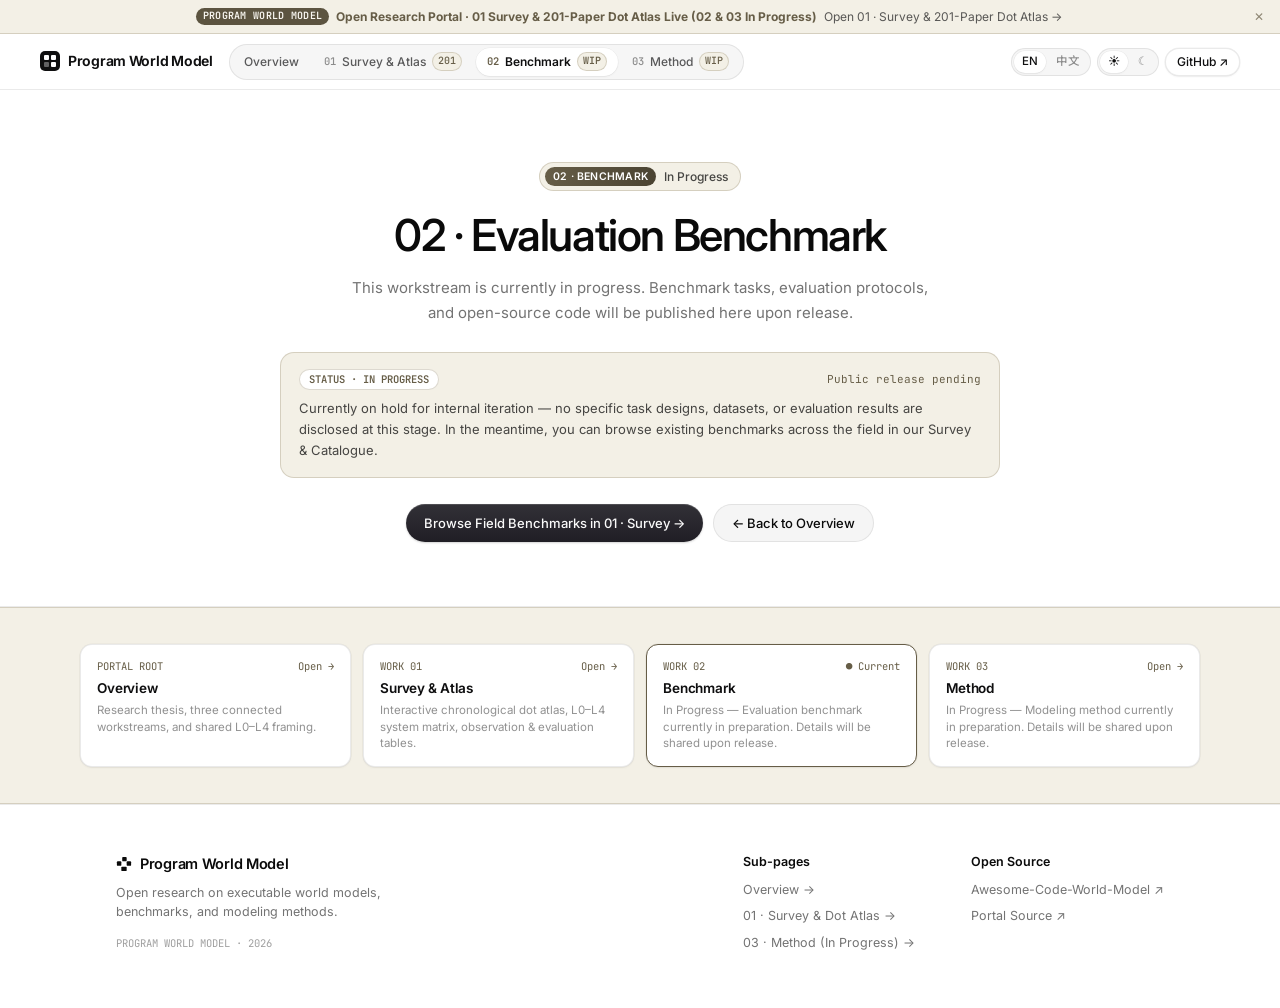
==== commit dd07e72f: "chore: put 02 benchmark and 03 method on hold as In Progress" ====
--- a/arena/index.html
+++ b/arena/index.html
@@ -11,9 +11,9 @@
     />
     <meta
       name="description"
-      content="02 · PWM-Arena — Counterfactual runtime rule-editing benchmark and decoupled P · D · R evaluation architecture for Program World Models."
+      content="02 · Evaluation Benchmark (In Progress) — Program World Model open research program."
     />
-    <title>02 · PWM-Arena · Counterfactual Benchmark &amp; P · D · R</title>
+    <title>02 · Evaluation Benchmark (In Progress) · Program World Model</title>
     <link rel="preconnect" href="https://fonts.googleapis.com" />
     <link rel="preconnect" href="https://fonts.gstatic.com" crossorigin />
     <link
@@ -30,454 +30,68 @@
     <div id="pwm-shell-header"></div>
 
     <main id="main" tabindex="-1">
-      <!-- HERO -->
-      <section class="arena-hero" id="top">
-        <div class="arena-container">
-          <div class="arena-hero__inner">
+      <section class="wip-stage" id="top">
+        <div class="lp-container">
+          <div class="wip-card">
             <div class="hero-pill">
-              <span
-                class="hero-pill__badge"
-                data-en="02 · BENCHMARK"
-                data-zh="02 · 评测基准"
-                >02 · BENCHMARK</span
-              >
-              <span
-                data-en="Development Preview · Schema v1 · No Ranking"
-                data-zh="开发预览 · 状态契约 v1 · 不设排名"
-                >Development Preview · Schema v1 · No Ranking</span
-              >
+              <span class="hero-pill__badge" data-en="02 · BENCHMARK" data-zh="02 · 评测基准">02 · BENCHMARK</span>
+              <span data-en="In Progress" data-zh="In Progress · 推进中">In Progress</span>
             </div>
 
             <h1
-              class="arena-hero__title"
-              data-en="PWM-Arena: Counterfactual Rule-Editing &amp; Decoupled P · D · R"
-              data-zh="PWM-Arena：反事实规则编辑与解耦 P · D · R 评测基准"
+              class="wip-title"
+              data-en="02 · Evaluation Benchmark"
+              data-zh="02 · 程序世界模型评测基准"
             >
-              PWM-Arena: Counterfactual Rule-Editing &amp; Decoupled P · D · R
+              02 · Evaluation Benchmark
             </h1>
 
             <p
-              class="arena-hero__sub"
-              data-en="Testing whether world models genuinely obey runtime rule edits across paired Branch A (Edited) vs Branch B (Control) trajectories, separating symbolic state dynamics (P+D), conditioned rendering &amp; readout (R), and closed-loop pixel models (E) over the unified pwm-state-v1 contract."
-              data-zh="通过成对的「分支 A（规则编辑）」与「分支 B（对照）」轨迹，检验世界模型是否真正服从运行时规则修改；并基于统一的 pwm-state-v1 契约，将符号状态动力学（P+D）、条件渲染与读出（R）及端到端像素闭环（E）解耦评测。"
+              class="wip-sub"
+              data-en="This workstream is currently in progress. Benchmark tasks, evaluation protocols, and open-source code will be published here upon release."
+              data-zh="该项研究工作当前正在推进中（In Progress）。评测任务集、评测协议与相关代码将于完成后在此公开。"
             >
-              Testing whether world models genuinely obey runtime rule edits across paired Branch A (Edited) vs Branch B (Control) trajectories, separating symbolic state dynamics (P+D), conditioned rendering &amp; readout (R), and closed-loop pixel models (E) over the unified pwm-state-v1 contract.
+              This workstream is currently in progress. Benchmark tasks, evaluation protocols, and open-source code
+              will be published here upon release.
             </p>
 
-            <div class="arena-hero__actions">
-              <a
-                class="btn btn--primary"
-                href="#workbench"
-                data-en="Launch Counterfactual Workbench ↓"
-                data-zh="进入反事实评测工作台 ↓"
-                >Launch Counterfactual Workbench ↓</a
-              >
-              <a
-                class="btn btn--secondary"
-                href="https://jz-jimmy.github.io/blog/pwm-arena/#minecraft"
-                target="_blank"
-                rel="noopener noreferrer"
-                data-en="Minecraft Base Set S01–S24 (jz-jimmy) ↗"
-                data-zh="Minecraft 基础集 S01–S24 原页 ↗"
-                >Minecraft Base Set S01–S24 (jz-jimmy) ↗</a
-              >
-              <a
-                class="btn btn--secondary"
-                href="../survey/?sec=benchmark#library"
-                data-en="Benchmark Papers in Survey →"
-                data-zh="查看综述基准文献库 →"
-                >Benchmark Papers in Survey →</a
-              >
-            </div>
-
-            <!-- Grounded Audit Honesty Callout -->
-            <div class="arena-audit-notice" role="note">
-              <div class="arena-audit-notice__head">
-                <span
-                  class="mono-tag arena-sand-tag"
-                  data-en="AUDIT BASELINE · 2026-11-16"
-                  data-zh="基准审计现状 · 2026-11-16"
-                  >AUDIT BASELINE · 2026-11-16</span
+            <div class="wip-notice" role="status" aria-live="polite">
+              <div class="wip-notice__head">
+                <span class="wip-sand-pill" data-en="STATUS · IN PROGRESS" data-zh="当前状态 · IN PROGRESS"
+                  >STATUS · IN PROGRESS</span
                 >
                 <span
-                  class="arena-audit-notice__status"
-                  data-en="stage: development-preview · is_benchmark_release: false"
-                  data-zh="阶段：development-preview · 非正式榜单发布"
-                  >stage: development-preview · is_benchmark_release: false</span
+                  class="wip-notice__meta"
+                  data-en="Public release pending"
+                  data-zh="待正式发布后公开细节"
+                  >Public release pending</span
                 >
               </div>
               <p
-                class="arena-audit-notice__body"
-                data-en="Base set S01–S24 comprises 24 single-instance tasks (20 paired + 4 single-branch; 73 checkpoints; 132 checkpoint×branch units; 923 oracle fields). Because 77.2% of fields never change, 16/24 tasks involve unbound or occluded state, and R-track readout currently has 0/110 certified annotator×class rows (median κ = 0.0; 352-query human packet pending), no comparative model ranking is published until scale (≥400 instances) and readout certification (≥59 clusters/class) are complete."
-                data-zh="当前基础集 S01–S24 包含 24 个单实例任务（20 配对 + 4 单分支，73 个检查点、132 个检查点×分支单元、923 个字段）。鉴于 77.2% 字段全程不变、16/24 任务含未绑定或遮挡状态，且 R 轨读出层仅 0/110 认证通过（中位 κ = 0.0，352 条人类盲标待完成），在完成样本扩容（≥400 实例）与读出认证（每类 ≥59 簇）前，本页不给出任何模型排名。"
+                class="wip-notice__body"
+                data-en="Currently on hold for internal iteration — no specific task designs, datasets, or evaluation results are disclosed at this stage. In the meantime, you can browse existing benchmarks across the field in our Survey &amp; Catalogue."
+                data-zh="当前处于内部打磨与推进阶段，暂不披露具体任务设计、数据集细节或评测结果。在此期间，欢迎前往「01 · 综述与图谱」浏览领域现有的评测基准文献。"
               >
-                Base set S01–S24 comprises 24 single-instance tasks (20 paired + 4 single-branch; 73 checkpoints; 132 checkpoint×branch units; 923 oracle fields). Because 77.2% of fields never change, 16/24 tasks involve unbound or occluded state, and R-track readout currently has 0/110 certified annotator×class rows (median κ = 0.0; 352-query human packet pending), no comparative model ranking is published until scale (≥400 instances) and readout certification (≥59 clusters/class) are complete.
+                Currently on hold for internal iteration — no specific task designs, datasets, or evaluation results
+                are disclosed at this stage. In the meantime, you can browse existing benchmarks across the field in
+                our Survey &amp; Catalogue.
               </p>
-              <div class="arena-stat-strip">
-                <div class="arena-stat-pill">
-                  <strong>24 / 73 / 923</strong>
-                  <span data-en="Tasks / Checkpoints / Fields" data-zh="任务 / 检查点 / 字段">Tasks / Checkpoints / Fields</span>
-                </div>
-                <div class="arena-stat-pill">
-                  <strong>77.2%</strong>
-                  <span data-en="Unchanged baseline fields (713/923)" data-zh="全程不变字段占比 (713/923)">Unchanged baseline fields (713/923)</span>
-                </div>
-                <div class="arena-stat-pill">
-                  <strong>20 / 20 vs 0</strong>
-                  <span data-en="Strict Pair: Oracle vs 4 trivial baselines" data-zh="Strict Pair：Oracle vs 4 个平庸基线">Strict Pair: Oracle vs 4 trivial baselines</span>
-                </div>
-                <div class="arena-stat-pill">
-                  <strong>0 / 110</strong>
-                  <span data-en="Certified annotator×class rows" data-zh="已认证标注器×类别组合">Certified annotator×class rows</span>
-                </div>
-              </div>
-            </div>
-          </div>
-        </div>
-      </section>
-
-      <!-- IN-PAGE ANCHOR BAR -->
-      <nav class="arena-anchor-strip" aria-label="Arena sections">
-        <div class="arena-container arena-anchor-strip__inner">
-          <div class="arena-anchor-links">
-            <a href="#workbench" data-en="01 · Counterfactual A/B Workbench" data-zh="01 · 反事实 A/B 工作台">01 · Counterfactual A/B Workbench</a>
-            <a href="#pdr" data-en="02 · P · D · R Architecture" data-zh="02 · P · D · R 三轨架构">02 · P · D · R Architecture</a>
-            <a href="#contract" data-en="03 · pwm-state-v1 Contract" data-zh="03 · pwm-state-v1 契约">03 · pwm-state-v1 Contract</a>
-            <a href="#tracks" data-en="04 · PD · R · E Track Specs" data-zh="04 · PD · R · E 轨道细则">04 · PD · R · E Track Specs</a>
-          </div>
-          <div class="arena-anchor-meta">
-            <span class="mono-muted">schema: pwm-state-v1</span>
-          </div>
-        </div>
-      </nav>
-
-      <!-- SECTION 1: INTERACTIVE COUNTERFACTUAL A/B WORKBENCH -->
-      <section class="arena-section" id="workbench">
-        <div class="arena-container">
-          <div class="section-head">
-            <div class="arena-kicker-row">
-              <span class="stage-badge stage-badge--pro" data-en="LIVE DETERMINISTIC ENGINE" data-zh="确定性规则引擎实跑">LIVE DETERMINISTIC ENGINE</span>
-              <span class="mono-muted" data-en="4 Rule-Edit Archetypes · Strict Pair (A ∧ B)" data-zh="4 类规则编辑原型 · Strict Pair (A ∧ B)">4 Rule-Edit Archetypes · Strict Pair (A ∧ B)</span>
-            </div>
-            <h2
-              class="lp-lead"
-              data-en="Counterfactual A/B Runtime Rule-Editing Workbench"
-              data-zh="反事实 A/B 运行时规则编辑评测工作台"
-            >
-              Counterfactual A/B Runtime Rule-Editing Workbench
-            </h2>
-            <p
-              class="lp-sub"
-              data-en="Every candidate is evaluated by a live deterministic pwm-state-v1 interpreter across paired Branch A (Edited) and Branch B (Control) runs. Switch archetypes, scrub ticks, test trivial baselines or domain failure traps, and inspect how obs visibility tags route fields between P+D and R denominators."
-              data-zh="工作台内置确定性 pwm-state-v1 规则解释器，实时运行成对的分支 A（编辑）与分支 B（对照）。可切换 4 类原型、拖动时间刻、对比平庸基线与领域陷阱，并按 obs 可见性标签过滤 P+D 与 R 轨计分分母。"
-            >
-              Every candidate is evaluated by a live deterministic pwm-state-v1 interpreter across paired Branch A (Edited) and Branch B (Control) runs. Switch archetypes, scrub ticks, test trivial baselines or domain failure traps, and inspect how obs visibility tags route fields between P+D and R denominators.
-            </p>
-          </div>
-
-          <!-- Dynamic Workbench Mount (never add data-en/data-zh on this container) -->
-          <div id="arenaWorkbenchRoot"></div>
-        </div>
-      </section>
-
-      <!-- SECTION 2: P · D · R ARCHITECTURE -->
-      <section class="arena-section arena-section--tint" id="pdr">
-        <div class="arena-container">
-          <div class="section-head">
-            <div class="arena-kicker-row">
-              <span class="stage-badge stage-badge--neutral" data-en="ATTRIBUTION ARCHITECTURE" data-zh="误差归因架构">ATTRIBUTION ARCHITECTURE</span>
-              <span class="mono-muted" data-en="P · Programmability · D · Dynamics · R · Rendering · E · End-to-End" data-zh="P · 可编程控制 · D · 动力学 · R · 渲染读出 · E · 像素闭环">P · Programmability · D · Dynamics · R · Rendering · E · End-to-End</span>
-            </div>
-            <h2
-              class="lp-lead"
-              data-en="P · D · R Three-Track Decoupled Evaluation"
-              data-zh="P · D · R 三轨解耦评测架构"
-            >
-              P · D · R Three-Track Decoupled Evaluation
-            </h2>
-            <p
-              class="lp-sub"
-              data-en="Hybrid world models separate a symbolic rule/state engine from a neural renderer, while code world models output state without pixels and pixel simulators output video without explicit state. Decoupling around pwm-state-v1 attributes semantic failures (P+D), materialization failures (R), and closed-loop drift (E / P→D→R)."
-              data-zh="混合世界模型本身分离状态引擎与神经渲染器；代码世界模型输出无像素的符号状态，像素生成器输出无符号状态的视频。围绕 pwm-state-v1 解耦评测，可将错误清晰归因为语义错误（P+D）、物化渲染错误（R）或闭环/接口残差（E 与 P→D→R）。"
-            >
-              Hybrid world models separate a symbolic rule/state engine from a neural renderer, while code world models output state without pixels and pixel simulators output video without explicit state. Decoupling around pwm-state-v1 attributes semantic failures (P+D), materialization failures (R), and closed-loop drift (E / P→D→R).
-            </p>
-          </div>
-
-          <div class="arena-pdr-cards">
-            <article class="pdr-card pdr-card--focus">
-              <div class="pdr-card__top">
-                <span class="pdr-letter">P</span>
-                <span class="status-chip status-chip--muted" data-en="P1–P4 · PD Track" data-zh="P1–P4 · PD 轨道">P1–P4 · PD Track</span>
-              </div>
-              <h3 data-en="Programmability &amp; Control (Intent &amp; Rule Grounding)" data-zh="可编程性与控制（意图与规则接地）">Programmability &amp; Control (Intent &amp; Rule Grounding)</h3>
-              <p
-                data-en="Grounds natural-language or visual intervention intent into typed pwm-state-v1 rule edits (set_rule, add_rule, revoke, schedule, cancel) across single-turn (P-intent) and multi-turn (P-session) rule lifecycles."
-                data-zh="将自然语言或视觉编辑意图接地为 pwm-state-v1 类型化规则操作（set_rule、add_rule、revoke、schedule、cancel），覆盖单轮（P-intent）与多轮生命周期（P-session）。"
-              >
-                Grounds natural-language or visual intervention intent into typed pwm-state-v1 rule edits (set_rule, add_rule, revoke, schedule, cancel) across single-turn (P-intent) and multi-turn (P-session) rule lifecycles.
-              </p>
-              <code class="pdr-sig">(intent_t, s_t, R_t) → edit_t ∈ {set_rule, add_rule, revoke, schedule, cancel}</code>
-            </article>
-
-            <article class="pdr-card pdr-card--focus">
-              <div class="pdr-card__top">
-                <span class="pdr-letter">D</span>
-                <span class="status-chip status-chip--muted" data-en="D1–D4 · PD Track" data-zh="D1–D4 · PD 轨道">D1–D4 · PD 轨道</span>
-              </div>
-              <h3 data-en="World Dynamics &amp; Counterfactual Rollout" data-zh="世界动力学与反事实推演">World Dynamics &amp; Counterfactual Rollout</h3>
-              <p
-                data-en="Executes deterministic or induced transition programs (D-direct, D-program, D-induce, D-img, P∘D) obeying the 6-step tick order, priority tie-breaking, and counterfactual parameter twins."
-                data-zh="按 6 步时间步序、优先级裁决与反事实参数孪生体执行或归纳状态转移程序（D-direct、D-program、D-induce、D-img、P∘D），输出可执行状态轨迹。"
-              >
-                Executes deterministic or induced transition programs (D-direct, D-program, D-induce, D-img, P∘D) obeying the 6-step tick order, priority tie-breaking, and counterfactual parameter twins.
-              </p>
-              <code class="pdr-sig">W.step(s_t, a_t, edit_t) → s_{t+1} (pwm-state-v1)</code>
-            </article>
-
-            <article class="pdr-card">
-              <div class="pdr-card__top">
-                <span class="pdr-letter">R</span>
-                <span class="status-chip status-chip--muted" data-en="L0–L4 · R1–R4 · R Track" data-zh="L0–L4 · R1–R4 · R 轨道">L0–L4 · R1–R4 · R Track</span>
-              </div>
-              <h3 data-en="State-Conditioned Rendering &amp; Readout" data-zh="状态条件渲染与对称读出校准">State-Conditioned Rendering &amp; Readout</h3>
-              <p
-                data-en="Materializes state trajectories under strict conditioning levels (L1–L4; L0 banned from scoring) and maps pixels back to pwm-state-v1 through a symmetric, certified dual-annotator gate."
-                data-zh="在严格分级的条件接口（L1–L4；L0 禁止计分）下将状态物化为视频帧，并通过对称、经认证的双标注器门控将视觉证据回读为 pwm-state-v1。"
-              >
-                Materializes state trajectories under strict conditioning levels (L1–L4; L0 banned from scoring) and maps pixels back to pwm-state-v1 through a symmetric, certified dual-annotator gate.
-              </p>
-              <code class="pdr-sig">render(s_{t+1} | cond_L) → ô_{t+1} ↔ readout(ô_{t+1})</code>
-            </article>
-
-            <article class="pdr-card">
-              <div class="pdr-card__top">
-                <span class="pdr-letter">E</span>
-                <span class="status-chip status-chip--muted" data-en="E-action/text/composed/memory" data-zh="E-action/text/composed/memory">E-action/text/composed/memory</span>
-              </div>
-              <h3 data-en="End-to-End Pixel Loop &amp; P → D → R Integration" data-zh="端到端像素闭环与 P → D → R 集成校验">End-to-End Pixel Loop &amp; P → D → R Integration</h3>
-              <p
-                data-en="Evaluates pure pixel simulators via the exact same R-track readout (with Expressivity Coverage, Delayed-Trigger, and Anti-Collapse rules), plus an unranked P→D→R check for interface mismatches."
-                data-zh="使用同一套 R 轨读出器评测纯像素闭环模型（结合表达力覆盖率、延迟触发与防塌缩检验），并设非排名 P→D→R 集成子集排查模块接口失配。"
-              >
-                Evaluates pure pixel simulators via the exact same R-track readout (with Expressivity Coverage, Delayed-Trigger, and Anti-Collapse rules), plus an unranked P→D→R check for interface mismatches.
-              </p>
-              <code class="pdr-sig">E(o_0, intent_t, a_t) → ô_{t+1} | P → D_pred → R</code>
-            </article>
-          </div>
-        </div>
-      </section>
-
-      <!-- SECTION 3: pwm-state-v1 CONTRACT -->
-      <section class="arena-section" id="contract">
-        <div class="arena-container">
-          <div class="section-head">
-            <div class="arena-kicker-row">
-              <span class="stage-badge stage-badge--neutral" data-en="UNIFIED CONTRACT" data-zh="统一状态契约">UNIFIED CONTRACT</span>
-              <span class="mono-muted">pwm-state-v1 · 6-step tick · obs routing</span>
-            </div>
-            <h2
-              class="lp-lead"
-              data-en="State Contract, 6-Step Tick Order &amp; Field Denominator Routing"
-              data-zh="pwm-state-v1 状态契约、6 步时间步序与字段分母路由"
-            >
-              State Contract, 6-Step Tick Order &amp; Field Denominator Routing
-            </h2>
-            <p
-              class="lp-sub"
-              data-en="Excluding meta-headers (tick, schema_version, random_stream) and routing hidden/unbound fields out of R prevents unobservable states from inflating or distorting visual failure counts."
-              data-zh="剔除元数据头（tick、schema_version、random_stream），并按 obs 与 frame_bound 将不可见或未绑定字段路由出 R 轨，避免不可观测状态误判为“不可读”。"
-            >
-              Excluding meta-headers (tick, schema_version, random_stream) and routing hidden/unbound fields out of R prevents unobservable states from inflating or distorting visual failure counts.
-            </p>
-          </div>
-
-          <div class="arena-contract-grid">
-            <div class="arena-box">
-              <div class="app-pane-head">
-                <span class="app-pane-title" data-en="Mandatory 6-Step Tick Execution Order" data-zh="强制 6 步确定性时间步序">Mandatory 6-Step Tick Execution Order</span>
-                <span class="mono-tag">step(s_t, op_t)</span>
-              </div>
-              <ol class="arena-tick-list">
-                <li>
-                  <span class="arena-step-num">01</span>
-                  <div>
-                    <strong data-en="Apply Meta-Edits" data-zh="应用元编辑操作">Apply Meta-Edits</strong>
-                    <p data-en="Execute set_rule, add_rule, revoke(rule_id, cancel_pending), set_param, schedule(id, at, do), and cancel(id | rule_id)." data-zh="执行 set_rule、add_rule、revoke(rule_id, cancel_pending)、set_param、schedule(id, at, do) 与 cancel(id | rule_id)。">Execute set_rule, add_rule, revoke(rule_id, cancel_pending), set_param, schedule(id, at, do), and cancel(id | rule_id).</p>
-                  </div>
-                </li>
-                <li>
-                  <span class="arena-step-num">02</span>
-                  <div>
-                    <strong data-en="Fire Due Pending Events" data-zh="触发到期挂起事件">Fire Due Pending Events</strong>
-                    <p data-en="Drain pending[] entries where e.at === tick in ascending event id order before agent actions run." data-zh="在智能体动作前，按事件 id 升序触发 pending[] 中所有 e.at === tick 的挂起事件。">Drain pending[] entries where e.at === tick in ascending event id order before agent actions run.</p>
-                  </div>
-                </li>
-                <li>
-                  <span class="arena-step-num">03</span>
-                  <div>
-                    <strong data-en="Apply Agent Actions" data-zh="应用智能体动作">Apply Agent Actions</strong>
-                    <p data-en="Apply closed typed actions (activate, use, attack, place, insert_item, enter_zone, pan) and record entity state deltas." data-zh="应用闭集类型化动作（activate、use、attack、place、insert_item、enter_zone、pan）并更新实体输入态。">Apply closed typed actions (activate, use, attack, place, insert_item, enter_zone, pan) and record entity state deltas.</p>
-                  </div>
-                </li>
-                <li>
-                  <span class="arena-step-num">04</span>
-                  <div>
-                    <strong data-en="Resolve Triggered Active Rules" data-zh="裁决并执行触发规则">Resolve Triggered Active Rules</strong>
-                    <p data-en="Evaluate rules with status === 'active' inside [active_from, expires_at] in descending priority, tie-breaking by higher version, then insertion order." data-zh="对时间窗 [active_from, expires_at] 内的 active 规则按 priority 降序求值，同优先级按 version 降序、再按插入序裁决。">Evaluate rules with status === 'active' inside [active_from, expires_at] in descending priority, tie-breaking by higher version, then insertion order.</p>
-                  </div>
-                </li>
-                <li>
-                  <span class="arena-step-num">05</span>
-                  <div>
-                    <strong data-en="Consume One-Shot Rules" data-zh="消耗一次性规则">Consume One-Shot Rules</strong>
-                    <p data-en="Transition any fired rule with once: true to status = 'consumed' so subsequent triggers are deterministic no-ops." data-zh="将本步触发且 once: true 的规则置为 status = 'consumed'，确保后续重入不再误触发。">Transition any fired rule with once: true to status = 'consumed' so subsequent triggers are deterministic no-ops.</p>
-                  </div>
-                </li>
-                <li>
-                  <span class="arena-step-num">06</span>
-                  <div>
-                    <strong data-en="Advance Logical Tick &amp; Log" data-zh="推进逻辑刻与审计日志">Advance Logical Tick &amp; Log</strong>
-                    <p data-en="Append causal trace entry to log[] and advance tick (meta-header excluded from accuracy denominator)." data-zh="写入因果轨迹 log[] 并推进 tick（tick 等元数据头不计入字段准确率分母）。">Append causal trace entry to log[] and advance tick (meta-header excluded from accuracy denominator).</p>
-                  </div>
-                </li>
-              </ol>
             </div>
 
-            <div class="arena-box">
-              <div class="app-pane-head">
-                <span class="app-pane-title" data-en="Field-Level Denominator Routing (obs + frame_bound)" data-zh="字段级计分分母路由（obs + frame_bound）">Field-Level Denominator Routing (obs + frame_bound)</span>
-                <span class="mono-tag">PD vs R</span>
-              </div>
-              <div class="arena-table-wrap">
-                <table class="arena-table">
-                  <thead>
-                    <tr>
-                      <th data-en="Field Class" data-zh="字段类别">Field Class</th>
-                      <th data-en="Examples" data-zh="典型字段">Examples</th>
-                      <th data-en="PD Track" data-zh="PD 轨道">PD Track</th>
-                      <th data-en="R Track" data-zh="R 轨道">R Track</th>
-                    </tr>
-                  </thead>
-                  <tbody>
-                    <tr>
-                      <td><span class="obs-pill obs-pill--visible">visible</span> <code class="mono-tag">frame_bound: true</code></td>
-                      <td data-en="S12 door_A.open, S10 sand, S14 material, S22 wool" data-zh="S12 门开关、S10 落沙、S14 方块材质、S22 羊毛颜色">S12 door_A.open, S10 sand, S14 material, S22 wool</td>
-                      <td><span class="status-chip status-chip--green" data-en="Scored" data-zh="计分">Scored</span></td>
-                      <td><span class="status-chip status-chip--green" data-en="Scored (Edit Recall + Pres.)" data-zh="计分（召回 + 保持）">Scored (Edit Recall + Pres.)</span></td>
-                    </tr>
-                    <tr>
-                      <td><span class="obs-pill obs-pill--ui">ui</span> <code class="mono-tag">HUD only</code></td>
-                      <td data-en="S08 scoreboard sidebar counter" data-zh="S08 计分板侧栏数值">S08 scoreboard sidebar counter</td>
-                      <td><span class="status-chip status-chip--green" data-en="Scored" data-zh="计分">Scored</span></td>
-                      <td><span class="status-chip status-chip--blue" data-en="Separate UI-Render Sub-score" data-zh="单列 UI 渲染子项">Separate UI-Render Sub-score</span></td>
-                    </tr>
-                    <tr>
-                      <td><span class="obs-pill obs-pill--hidden">hidden</span> <code class="mono-tag">frame_bound: false</code></td>
-                      <td data-en="S04/S05 chest items, S11 health, S17 pending[], S18 rules[].version" data-zh="S04/S05 容器库存、S11 生命值、S17 pending[]、S18 规则版本">S04/S05 chest items, S11 health, S17 pending[], S18 rules[].version</td>
-                      <td><span class="status-chip status-chip--green" data-en="Scored" data-zh="计分">Scored</span></td>
-                      <td><span class="status-chip status-chip--muted" data-en="Excluded (never 'unreadable')" data-zh="不计入分母（非不可读）">Excluded (never 'unreadable')</span></td>
-                    </tr>
-                    <tr>
-                      <td><span class="obs-pill obs-pill--unbound">phase-unbound</span> <code class="mono-tag">tick↔frame</code></td>
-                      <td data-en="S16, S18 boundary frames before alignment; S24 occluded frame" data-zh="对齐前 S16/S18 边界帧；S24 转开遮挡帧">S16, S18 boundary frames before alignment; S24 occluded frame</td>
-                      <td><span class="status-chip status-chip--green" data-en="Scored" data-zh="计分">Scored</span></td>
-                      <td><span class="status-chip status-chip--muted" data-en="Withheld / Excluded" data-zh="对齐前暂不计分">Withheld / Excluded</span></td>
-                    </tr>
-                  </tbody>
-                </table>
-              </div>
-
-              <div class="arena-metrics-glossary">
-                <div class="arena-metric-item">
-                  <strong>Edit Recall &amp; Preservation</strong>
-                  <span data-en="Separates changed target fields from the 77.2% unchanged bystander fields; combined via Edit F." data-zh="将变化的目标字段与 77.2% 不变旁观字段拆开报告，并以 Edit F 汇总。">Separates changed target fields from the 77.2% unchanged bystander fields; combined via Edit F.</span>
-                </div>
-                <div class="arena-metric-item">
-                  <strong>Strict Pair (A ∧ B) &amp; TwinContrast</strong>
-                  <span data-en="Requires A ≠ B on discriminating checkpoints AND exact match on both branches (drives B-init/frozen/ignore/replay to 0.0)." data-zh="要求判别检查点上 A ≠ B 且双分支均正确（将 B-init/frozen/ignore/replay 全部压至 0.0）。">Requires A ≠ B on discriminating checkpoints AND exact match on both branches (drives B-init/frozen/ignore/replay to 0.0).</span>
-                </div>
-                <div class="arena-metric-item">
-                  <strong>Prior Dependence Δ</strong>
-                  <span data-en="Vanilla parameter score minus counterfactual twin parameter score (e.g. smelt 137 ticks vs vanilla 200)." data-zh="原版参数得分减去反事实参数孪生体得分（如将烧炼从 200 刻改为 137 刻）。">Vanilla parameter score minus counterfactual twin parameter score (e.g. smelt 137 ticks vs vanilla 200).</span>
-                </div>
-              </div>
-            </div>
-          </div>
-        </div>
-      </section>
-
-      <!-- SECTION 4: P · D · R · E TRACK SPECIFICATIONS -->
-      <section class="arena-section arena-section--tint" id="tracks">
-        <div class="arena-container">
-          <div class="section-head">
-            <div class="arena-kicker-row">
-              <span class="stage-badge stage-badge--pro" data-en="SPECIFICATION EXPLORER" data-zh="三轨评测规范">SPECIFICATION EXPLORER</span>
-              <span class="mono-muted" data-en="PD Modes · R Conditioning L0–L4 · E Loop" data-zh="PD 七种模式 · R 条件层级 L0–L4 · E 闭环">PD Modes · R Conditioning L0–L4 · E Loop</span>
-            </div>
-            <h2
-              class="lp-lead"
-              data-en="Track Specifications: PD Track, R Track &amp; E Track"
-              data-zh="轨道细则：PD 轨、R 轨与 E 闭环轨"
-            >
-              Track Specifications: PD Track, R Track &amp; E Track
-            </h2>
-            <p
-              class="lp-sub"
-              data-en="Inspect the 7 PD execution modes and 8 template families, the L0–L4 R-track conditioning hierarchy and symmetric readout certification rules, and the 4 E-track end-to-end sub-tracks."
-              data-zh="切换查看 PD 轨 7 种执行模式与 8 大模板族、R 轨 L0–L4 状态条件层级与对称读出认证标准，以及 E 轨 4 个端到端像素子轨道与 P→D→R 集成检验。"
-            >
-              Inspect the 7 PD execution modes and 8 template families, the L0–L4 R-track conditioning hierarchy and symmetric readout certification rules, and the 4 E-track end-to-end sub-tracks.
-            </p>
-          </div>
-
-          <!-- Dynamic Track Tabs Mount (never add data-en/data-zh on this container) -->
-          <div id="arenaTracksRoot"></div>
-        </div>
-      </section>
-
-      <!-- CLOSING CROSS-NAVIGATION -->
-      <section class="arena-section">
-        <div class="arena-container">
-          <div class="arena-closing-band">
-            <div>
-              <span class="mono-tag arena-sand-tag" data-en="CONNECTED WORKSTREAMS" data-zh="关联研究工作线">CONNECTED WORKSTREAMS</span>
-              <h3
-                class="arena-closing-band__title"
-                data-en="Continue across the Program World Model Portal"
-                data-zh="继续探索 Program World Model 关联子站"
-              >
-                Continue across the Program World Model Portal
-              </h3>
-              <p
-                class="arena-closing-band__sub"
-                data-en="Compare benchmark literature in 01 · Survey &amp; Dot Atlas or inspect our executable world-synthesis sandbox in 03 · Agent Method."
-                data-zh="前往「01 · 综述与点阵图谱」检索基准相关文献，或进入「03 · 智能体方法」体验可执行世界程序合成沙箱。"
-              >
-                Compare benchmark literature in 01 · Survey &amp; Dot Atlas or inspect our executable world-synthesis sandbox in 03 · Agent Method.
-              </p>
-            </div>
-            <div class="arena-closing-band__actions">
+            <div class="wip-actions">
               <a
                 class="btn btn--primary"
-                href="../method/"
-                data-en="Open 03 · Agent Method →"
-                data-zh="进入 03 · 智能体方法 →"
-                >Open 03 · Agent Method →</a
-              >
-              <a
-                class="btn btn--secondary"
                 href="../survey/?sec=benchmark#library"
-                data-en="01 · Benchmark Survey →"
-                data-zh="01 · 基准综述文献 →"
-                >01 · Benchmark Survey →</a
+                data-en="Browse Field Benchmarks in 01 · Survey →"
+                data-zh="前往 01 · 综述查看领域评测文献 →"
+                >Browse Field Benchmarks in 01 · Survey →</a
               >
               <a
                 class="btn btn--secondary"
                 href="../"
-                data-en="← Overview"
-                data-zh="← 返回总览"
-                >← Overview</a
+                data-en="← Back to Overview"
+                data-zh="← 返回总览主页"
+                >← Back to Overview</a
               >
             </div>
           </div>
@@ -490,7 +104,7 @@
     <footer class="lp-footer">
       <div class="lp-footer__inner">
         <div class="lp-footer__brand">
-          <a class="brand" href="#top">
+          <a class="brand" href="../">
             <svg class="brand__mark" width="16" height="16" viewBox="0 0 18 18" fill="none" aria-hidden="true">
               <rect x="7" y="1" width="5" height="5" rx="1" fill="currentColor" />
               <rect x="12" y="6" width="5" height="5" rx="1" fill="currentColor" />
@@ -501,12 +115,12 @@
           </a>
           <p
             class="lp-footer__tagline"
-            data-en="Open research on executable world models, counterfactual benchmarks, and code-agent synthesis."
-            data-zh="聚焦可执行世界模型、反事实评测基准与 Code-Agent 世界构建的开放研究计划。"
+            data-en="Open research on executable world models, benchmarks, and modeling methods."
+            data-zh="围绕可执行世界模型、评测基准与建模方法展开的开放研究计划。"
           >
-            Open research on executable world models, counterfactual benchmarks, and code-agent synthesis.
+            Open research on executable world models, benchmarks, and modeling methods.
           </p>
-          <span class="lp-footer__copy">PROGRAM WORLD MODEL · PWM-ARENA · 2026</span>
+          <span class="lp-footer__copy">PROGRAM WORLD MODEL · 2026</span>
         </div>
 
         <div class="lp-footer__cols">
@@ -514,49 +128,15 @@
             <strong data-en="Sub-pages" data-zh="研究子页面">Sub-pages</strong>
             <a href="../" data-en="Overview →" data-zh="总览主页 →">Overview →</a>
             <a href="../survey/" data-en="01 · Survey &amp; Dot Atlas →" data-zh="01 · 综述与点阵图谱 →">01 · Survey &amp; Dot Atlas →</a>
-            <a href="#top" data-en="02 · PWM-Arena Benchmark" data-zh="02 · PWM-Arena 评测基准">02 · PWM-Arena Benchmark</a>
-            <a href="../method/" data-en="03 · Agent Synthesis Method →" data-zh="03 · 智能体合成方法 →">03 · Agent Synthesis Method →</a>
+            <a href="../method/" data-en="03 · Method (In Progress) →" data-zh="03 · 建模方法（In Progress） →">03 · Method (In Progress) →</a>
           </div>
-
           <div class="lp-footer__col">
-            <strong data-en="Arena Sections" data-zh="本页导航">Arena Sections</strong>
-            <a href="#workbench" data-en="Counterfactual Workbench" data-zh="反事实工作台">Counterfactual Workbench</a>
-            <a href="#pdr" data-en="P · D · R Architecture" data-zh="P · D · R 三轨架构">P · D · R Architecture</a>
-            <a href="#contract" data-en="pwm-state-v1 Contract" data-zh="pwm-state-v1 契约">pwm-state-v1 Contract</a>
-            <a href="#tracks" data-en="PD · R · E Track Specs" data-zh="PD · R · E 轨道细则">PD · R · E Track Specs</a>
-          </div>
-
-          <div class="lp-footer__col">
-            <strong data-en="References" data-zh="参考与仓库">References</strong>
-            <a
-              href="https://jz-jimmy.github.io/blog/pwm-arena/#minecraft"
-              target="_blank"
-              rel="noopener noreferrer"
-              data-en="Minecraft Base Set ↗"
-              data-zh="Minecraft 基础集原页 ↗"
-              >Minecraft Base Set ↗</a
+            <strong data-en="Open Source" data-zh="开源链接">Open Source</strong>
+            <a href="https://github.com/FreedomIntelligence/Awesome-Code-World-Model" target="_blank" rel="noopener"
+              >Awesome-Code-World-Model ↗</a
             >
-            <a
-              href="../survey/?sec=benchmark#library"
-              data-en="Benchmark Papers →"
-              data-zh="综述基准文献 →"
-              >Benchmark Papers →</a
-            >
-            <a
-              href="https://github.com/MichaelCao0/program-world-models.github.io"
-              target="_blank"
-              rel="noopener noreferrer"
-              data-en="Homepage Repo ↗"
-              data-zh="主页源码仓库 ↗"
-              >Homepage Repo ↗</a
-            >
-            <a
-              href="https://github.com/FreedomIntelligence/Awesome-Code-World-Model"
-              target="_blank"
-              rel="noopener noreferrer"
-              data-en="Catalogue Repo ↗"
-              data-zh="文献目录仓库 ↗"
-              >Catalogue Repo ↗</a
+            <a href="https://github.com/MichaelCao0/program-world-models.github.io" target="_blank" rel="noopener"
+              >Portal Source ↗</a
             >
           </div>
         </div>
--- a/shared/shell.css
+++ b/shared/shell.css
@@ -0,0 +1,425 @@
+/* ==========================================================================
+   Program World Model — Shared Global Multi-Page Shell (AffectUI + Warm Sand-Grey)
+   Shared across: / (Overview), /survey/, /arena/, /method/
+   ========================================================================== */
+
+:root,
+[data-theme="light"] {
+  --pwm-sand-ink: #665d47;
+  --pwm-sand-bg: #f3f0e6;
+  --pwm-sand-border: rgba(150, 138, 108, 0.32);
+  --pwm-sand-pill-bg: #5c5440;
+  --pwm-sand-pill-fg: #faf8f2;
+
+  --pwm-nav-bg: rgba(255, 255, 255, 0.85);
+  --pwm-surface: #ffffff;
+  --pwm-subtle: rgba(0, 0, 0, 0.036);
+  --pwm-subtle-hover: rgba(0, 0, 0, 0.062);
+  --pwm-ink: #0f0f10;
+  --pwm-secondary: rgba(15, 15, 16, 0.68);
+  --pwm-muted: rgba(15, 15, 16, 0.46);
+  --pwm-border: rgba(15, 15, 16, 0.085);
+  --pwm-border-strong: rgba(15, 15, 16, 0.15);
+  --pwm-shadow-sm: 0 0 0 0.5px rgba(0, 0, 0, 0.06), 0 1px 2px rgba(0, 0, 0, 0.05);
+}
+
+[data-theme="dark"] {
+  --pwm-sand-ink: #d8ceb4;
+  --pwm-sand-bg: rgba(216, 206, 180, 0.11);
+  --pwm-sand-border: rgba(216, 206, 180, 0.24);
+  --pwm-sand-pill-bg: #d8ceb4;
+  --pwm-sand-pill-fg: #181713;
+
+  --pwm-nav-bg: rgba(18, 18, 20, 0.85);
+  --pwm-surface: #18181b;
+  --pwm-subtle: rgba(255, 255, 255, 0.05);
+  --pwm-subtle-hover: rgba(255, 255, 255, 0.085);
+  --pwm-ink: #f2f2f4;
+  --pwm-secondary: rgba(242, 242, 244, 0.72);
+  --pwm-muted: rgba(242, 242, 244, 0.46);
+  --pwm-border: rgba(255, 255, 255, 0.10);
+  --pwm-border-strong: rgba(255, 255, 255, 0.18);
+  --pwm-shadow-sm: 0 0 0 1px rgba(255, 255, 255, 0.08), 0 1px 2px rgba(0, 0, 0, 0.35);
+}
+
+#pwm-shell-header {
+  display: contents;
+}
+
+/* Global Top Announcement Bar */
+.pwm-topbar {
+  min-height: 34px;
+  padding: 5px 38px 5px 16px;
+  background: var(--pwm-sand-bg);
+  border-bottom: 0.5px solid var(--pwm-sand-border);
+  color: var(--pwm-sand-ink);
+  font-family: "Inter", "Noto Sans SC", system-ui, -apple-system, sans-serif;
+  font-size: 12px;
+  display: flex;
+  align-items: center;
+  justify-content: center;
+  position: relative;
+}
+
+.pwm-topbar[hidden] {
+  display: none !important;
+}
+
+.pwm-topbar__link {
+  display: inline-flex;
+  align-items: center;
+  gap: 7px;
+  flex-wrap: wrap;
+  justify-content: center;
+  color: inherit;
+  text-decoration: none;
+  transition: opacity 140ms ease;
+}
+
+.pwm-topbar__link:hover {
+  opacity: 0.8;
+}
+
+.pwm-topbar__tag {
+  font-family: "JetBrains Mono", ui-monospace, monospace;
+  font-size: 10px;
+  font-weight: 600;
+  padding: 1.5px 7px;
+  border-radius: 999px;
+  background: var(--pwm-sand-pill-bg);
+  color: var(--pwm-sand-pill-fg);
+  letter-spacing: 0.03em;
+}
+
+.pwm-topbar__muted {
+  color: var(--pwm-secondary);
+}
+
+.pwm-topbar__close {
+  position: absolute;
+  right: 10px;
+  top: 50%;
+  transform: translateY(-50%);
+  width: 22px;
+  height: 22px;
+  border: 0;
+  border-radius: 5px;
+  background: transparent;
+  color: var(--pwm-sand-ink);
+  cursor: pointer;
+  display: inline-flex;
+  align-items: center;
+  justify-content: center;
+  opacity: 0.72;
+}
+
+.pwm-topbar__close:hover {
+  opacity: 1;
+  background: var(--pwm-subtle);
+}
+
+/* Unified 56px Global Header with 4-Route Switcher */
+.pwm-global-nav {
+  position: sticky;
+  top: 0;
+  z-index: 95;
+  height: 56px;
+  background: var(--pwm-nav-bg);
+  backdrop-filter: saturate(180%) blur(14px);
+  -webkit-backdrop-filter: saturate(180%) blur(14px);
+  border-bottom: 0.5px solid var(--pwm-border);
+  font-family: "Inter", "Noto Sans SC", system-ui, -apple-system, sans-serif;
+}
+
+.pwm-global-nav__inner {
+  max-width: 1240px;
+  height: 100%;
+  margin: 0 auto;
+  padding: 0 20px;
+  display: flex;
+  align-items: center;
+  justify-content: space-between;
+  gap: 14px;
+}
+
+.pwm-global-nav__left {
+  display: flex;
+  align-items: center;
+  gap: 16px;
+  flex-shrink: 0;
+}
+
+.pwm-brand {
+  display: inline-flex;
+  align-items: center;
+  gap: 8px;
+  font-size: 14px;
+  font-weight: 650;
+  letter-spacing: -0.02em;
+  color: var(--pwm-ink);
+  text-decoration: none;
+  white-space: nowrap;
+  flex-shrink: 0;
+}
+
+.pwm-brand__mark {
+  width: 20px;
+  height: 20px;
+  border-radius: 5px;
+  background: var(--pwm-ink);
+  color: var(--pwm-surface);
+  display: inline-grid;
+  grid-template-columns: repeat(2, 1fr);
+  gap: 2px;
+  padding: 4px;
+  flex-shrink: 0;
+}
+
+.pwm-brand__mark span {
+  display: block;
+  border-radius: 1px;
+  background: currentColor;
+}
+
+.pwm-brand__mark span:nth-child(3) {
+  opacity: 0.35;
+}
+
+.pwm-route-tabs {
+  display: inline-flex;
+  align-items: center;
+  gap: 3px;
+  padding: 3px;
+  border-radius: 999px;
+  background: var(--pwm-subtle);
+  border: 0.5px solid var(--pwm-border);
+  flex-shrink: 0;
+}
+
+.pwm-route-link {
+  height: 28px;
+  padding: 0 11px;
+  border-radius: 999px;
+  font-size: 12px;
+  font-weight: 500;
+  color: var(--pwm-secondary);
+  text-decoration: none;
+  display: inline-flex;
+  align-items: center;
+  gap: 6px;
+  white-space: nowrap;
+  transition: background 140ms ease, color 140ms ease, box-shadow 140ms ease;
+}
+
+.pwm-route-link:hover {
+  color: var(--pwm-ink);
+  background: var(--pwm-subtle-hover);
+}
+
+.pwm-route-link.is-active {
+  background: var(--pwm-surface);
+  color: var(--pwm-ink);
+  font-weight: 600;
+  box-shadow: var(--pwm-shadow-sm);
+}
+
+.pwm-route-num {
+  font-family: "JetBrains Mono", ui-monospace, monospace;
+  font-size: 10.5px;
+  color: var(--pwm-muted);
+}
+
+.pwm-route-link.is-active .pwm-route-num {
+  color: var(--pwm-sand-ink);
+}
+
+.pwm-route-count {
+  font-family: "JetBrains Mono", ui-monospace, monospace;
+  font-size: 10px;
+  padding: 1px 5px;
+  border-radius: 999px;
+  background: var(--pwm-sand-bg);
+  color: var(--pwm-sand-ink);
+  border: 0.5px solid var(--pwm-sand-border);
+}
+
+.pwm-global-nav__right {
+  display: flex;
+  align-items: center;
+  gap: 6px;
+  flex-shrink: 0;
+}
+
+.pwm-seg {
+  display: inline-flex;
+  align-items: center;
+  padding: 2px;
+  height: 28px;
+  border-radius: 999px;
+  background: var(--pwm-subtle);
+  border: 0.5px solid var(--pwm-border);
+  gap: 2px;
+  flex-shrink: 0;
+}
+
+.pwm-seg button {
+  height: 22px;
+  padding: 0 8px;
+  border: 0;
+  border-radius: 999px;
+  background: transparent;
+  color: var(--pwm-muted);
+  font-family: inherit;
+  font-size: 11.5px;
+  font-weight: 500;
+  cursor: pointer;
+  display: inline-flex;
+  align-items: center;
+  justify-content: center;
+  white-space: nowrap;
+  transition: all 140ms ease;
+}
+
+.pwm-seg button.is-active {
+  background: var(--pwm-surface);
+  color: var(--pwm-ink);
+  box-shadow: var(--pwm-shadow-sm);
+}
+
+.pwm-pill {
+  height: 28px;
+  padding: 0 11px;
+  border-radius: 999px;
+  border: 0.5px solid var(--pwm-border);
+  background: var(--pwm-surface);
+  color: var(--pwm-ink);
+  box-shadow: var(--pwm-shadow-sm);
+  font-size: 12px;
+  font-weight: 500;
+  text-decoration: none;
+  display: inline-flex;
+  align-items: center;
+  gap: 6px;
+  cursor: pointer;
+  white-space: nowrap;
+  transition: background 140ms ease, border-color 140ms ease;
+}
+
+.pwm-pill:hover {
+  background: var(--pwm-subtle);
+  border-color: var(--pwm-border-strong);
+}
+
+/* Sub-page Sibling Switcher Strip (Bottom of Subpages) */
+.pwm-subnav-band {
+  padding: 36px 0;
+  background: var(--pwm-sand-bg);
+  border-top: 0.5px solid var(--pwm-sand-border);
+  border-bottom: 0.5px solid var(--pwm-sand-border);
+  font-family: "Inter", "Noto Sans SC", system-ui, -apple-system, sans-serif;
+}
+
+.pwm-subnav-inner {
+  max-width: 1160px;
+  margin: 0 auto;
+  padding: 0 20px;
+  display: grid;
+  grid-template-columns: repeat(4, minmax(0, 1fr));
+  gap: 12px;
+}
+
+.pwm-subnav-card {
+  padding: 14px 16px;
+  border-radius: 12px;
+  background: var(--pwm-surface);
+  border: 0.5px solid var(--pwm-border);
+  box-shadow: var(--pwm-shadow-sm);
+  text-decoration: none;
+  color: var(--pwm-ink);
+  display: flex;
+  flex-direction: column;
+  gap: 4px;
+  transition: transform 140ms ease, border-color 140ms ease;
+}
+
+.pwm-subnav-card:hover {
+  transform: translateY(-1.5px);
+  border-color: var(--pwm-border-strong);
+}
+
+.pwm-subnav-card.is-current {
+  border-color: var(--pwm-sand-ink);
+}
+
+.pwm-subnav-kicker {
+  font-family: "JetBrains Mono", ui-monospace, monospace;
+  font-size: 10.5px;
+  color: var(--pwm-sand-ink);
+  display: flex;
+  align-items: center;
+  justify-content: space-between;
+}
+
+.pwm-subnav-title {
+  font-size: 13.5px;
+  font-weight: 620;
+  letter-spacing: -0.01em;
+}
+
+.pwm-subnav-desc {
+  font-size: 11.5px;
+  line-height: 1.45;
+  color: var(--pwm-muted);
+}
+
+/* Mobile Responsive Route Bar */
+@media (max-width: 1040px) {
+  .pwm-global-nav {
+    height: auto;
+    padding: 8px 0;
+  }
+  .pwm-global-nav__inner {
+    flex-wrap: wrap;
+    gap: 8px;
+    min-width: 0;
+    max-width: 100%;
+  }
+  .pwm-global-nav__left {
+    display: contents;
+  }
+  .pwm-brand {
+    order: 1;
+  }
+  .pwm-global-nav__right {
+    order: 2;
+    min-width: 0;
+    max-width: 100%;
+    flex-wrap: wrap;
+  }
+  .pwm-route-tabs {
+    order: 3;
+    width: 100%;
+    max-width: 100%;
+    min-width: 0;
+    overflow-x: auto;
+    scrollbar-width: none;
+  }
+  .pwm-route-tabs::-webkit-scrollbar {
+    display: none;
+  }
+  .pwm-subnav-inner {
+    grid-template-columns: repeat(2, minmax(0, 1fr));
+  }
+}
+
+@media (max-width: 560px) {
+  .pwm-topbar__muted {
+    display: none;
+  }
+  .pwm-hide-sm {
+    display: none !important;
+  }
+  .pwm-subnav-inner {
+    grid-template-columns: 1fr;
+  }
+}
--- a/styles.css
+++ b/styles.css
@@ -37,13 +37,14 @@
   --danger: #c4320a;
   --danger-soft: rgba(240, 68, 56, 0.11);
 
-  --pro-bg: #fdf2f8;
-  --pro-border: rgba(221, 6, 116, 0.16);
-  --pro-from: #dd0674;
-  --pro-to: #5e3ee0;
-
-  --banner-bg: #fdf2f8;
-  --banner-border: rgba(221, 6, 116, 0.12);
+  --pro-bg: #f3f0e6;
+  --pro-border: rgba(150, 138, 108, 0.32);
+  --pro-from: #665d47;
+  --pro-to: #4a4332;
+
+  --banner-bg: #f3f0e6;
+  --banner-border: rgba(150, 138, 108, 0.28);
+  --axis-freedom-bg: linear-gradient(90deg, rgba(150, 138, 108, 0.08), rgba(150, 138, 108, 0.24));
 
   --dark-btn-top: #323137;
   --dark-btn-bottom: #201e25;
@@ -99,13 +100,14 @@
   --danger: #f87171;
   --danger-soft: rgba(248, 113, 113, 0.14);
 
-  --pro-bg: rgba(221, 6, 116, 0.15);
-  --pro-border: rgba(244, 114, 182, 0.24);
-  --pro-from: #f472b6;
-  --pro-to: #a78bfa;
-
-  --banner-bg: #181219;
-  --banner-border: rgba(244, 114, 182, 0.16);
+  --pro-bg: rgba(216, 206, 180, 0.12);
+  --pro-border: rgba(216, 206, 180, 0.25);
+  --pro-from: #d8ceb4;
+  --pro-to: #b8ad90;
+
+  --banner-bg: #1d1b16;
+  --banner-border: rgba(216, 206, 180, 0.20);
+  --axis-freedom-bg: linear-gradient(90deg, rgba(216, 206, 180, 0.11), rgba(216, 206, 180, 0.24));
 
   --dark-btn-top: #f4f4f6;
   --dark-btn-bottom: #dcdce0;
@@ -140,7 +142,7 @@
   font-size: 13px;
   line-height: 1.45;
   transition: background-color 0.2s var(--ease-out), color 0.2s var(--ease-out);
-  overflow-x: hidden;
+  overflow-x: clip;
 }
 
 a {
@@ -172,6 +174,10 @@
 }
 .skip-link:focus {
   top: 12px;
+}
+
+section[id] {
+  scroll-margin-top: 72px;
 }
 
 /* ==========================================================================
@@ -1762,7 +1768,7 @@
   color: var(--text-secondary);
 }
 .axis-bar__track--freedom {
-  background: linear-gradient(90deg, rgba(221, 6, 116, 0.03), rgba(221, 6, 116, 0.2));
+  background: var(--axis-freedom-bg);
   color: var(--text-secondary);
 }
 
@@ -2181,6 +2187,12 @@
   }
 }
 
+@media (max-width: 1040px) {
+  section[id] {
+    scroll-margin-top: 112px;
+  }
+}
+
 @media (max-width: 900px) {
   .lp-nav__links {
     display: none;
--- a/arena/arena.css
+++ b/arena/arena.css
@@ -1,84 +1,55 @@
 /* ==========================================================================
-   02 · PWM-Arena Subpage Styles (AffectUI Precision + Warm Sand-Gray)
-   Zero magenta/rose accents. Uses --pwm-sand-*, --pro-*, and shared surface tokens.
+   02 · Evaluation Benchmark (In Progress) — Minimalist Subpage Styles
+   Zero magenta/rose accents. Uses --pwm-sand-* and shared monochrome tokens.
    ========================================================================== */
 
-.arena-container {
-  max-width: 1180px;
-  margin: 0 auto;
-  padding: 0 24px;
-}
-
-.arena-section {
-  padding: 68px 0;
-  scroll-margin-top: 72px;
-}
-
-.arena-section--tint {
-  background: var(--preview);
-  border-top: 0.5px solid var(--border-soft);
+.wip-stage {
+  padding: 72px 0 64px;
   border-bottom: 0.5px solid var(--border-soft);
 }
 
-.arena-kicker-row {
+.wip-card {
+  max-width: 720px;
+  margin: 0 auto;
+  text-align: center;
   display: flex;
+  flex-direction: column;
   align-items: center;
-  gap: 10px;
-  flex-wrap: wrap;
-  margin-bottom: 10px;
 }
 
-.arena-sand-tag {
-  background: var(--pwm-sand-bg);
-  color: var(--pwm-sand-ink);
-  border: 0.5px solid var(--pwm-sand-border);
-}
-
-/* Hero */
-.arena-hero {
-  padding: 52px 0 44px;
-  border-bottom: 0.5px solid var(--border-soft);
-  scroll-margin-top: 72px;
-}
-
-.arena-hero__inner {
-  max-width: 920px;
-}
-
-.arena-hero__title {
+.wip-title {
   margin: 0;
   font-size: clamp(30px, 4.1vw, 44px);
-  line-height: 1.1;
-  font-weight: 550;
+  line-height: 1.12;
+  font-weight: 560;
   letter-spacing: -0.032em;
   color: var(--text);
   text-wrap: balance;
 }
 
-.arena-hero__sub {
-  margin: 14px 0 22px;
-  max-width: 780px;
+html.zh .wip-title {
+  letter-spacing: -0.02em;
+}
+
+.wip-sub {
+  margin: 16px 0 26px;
+  max-width: 600px;
   font-size: 15px;
-  line-height: 1.62;
+  line-height: 1.65;
   color: var(--text-muted);
 }
 
-.arena-hero__actions {
-  display: flex;
-  align-items: center;
-  gap: 10px;
-  flex-wrap: wrap;
-  margin-bottom: 24px;
-}
-
-.arena-audit-notice {
+.wip-notice {
+  width: 100%;
+  text-align: left;
   background: var(--pwm-sand-bg);
   border: 0.5px solid var(--pwm-sand-border);
   border-radius: 14px;
   padding: 16px 18px;
+  margin-bottom: 26px;
 }
 
-.arena-audit-notice__head {
+.wip-notice__head {
   display: flex;
   align-items: center;
   justify-content: space-between;
@@ -87,927 +58,37 @@
   margin-bottom: 8px;
 }
 
-.arena-audit-notice__status {
+.wip-sand-pill {
+  display: inline-flex;
+  align-items: center;
+  padding: 2px 9px;
+  border-radius: 999px;
+  background: var(--card);
+  border: 0.5px solid var(--pwm-sand-border);
+  color: var(--pwm-sand-ink);
+  font-family: var(--font-mono);
+  font-size: 10.5px;
+  font-weight: 600;
+  white-space: nowrap;
+}
+
+.wip-notice__meta {
   font-family: var(--font-mono);
   font-size: 11px;
   color: var(--pwm-sand-ink);
 }
 
-.arena-audit-notice__body {
-  margin: 0 0 12px;
-  font-size: 12.5px;
-  line-height: 1.6;
+.wip-notice__body {
+  margin: 0;
+  font-size: 13px;
+  line-height: 1.62;
   color: var(--text-secondary);
 }
 
-.arena-stat-strip {
-  display: grid;
-  grid-template-columns: repeat(4, minmax(0, 1fr));
-  gap: 8px;
-}
-
-.arena-stat-pill {
-  background: var(--card);
-  border: 0.5px solid var(--pwm-sand-border);
-  border-radius: 10px;
-  padding: 9px 11px;
-  display: flex;
-  flex-direction: column;
-  gap: 2px;
-}
-
-.arena-stat-pill strong {
-  font-family: var(--font-mono);
-  font-size: 13px;
-  font-weight: 600;
-  color: var(--text);
-}
-
-.arena-stat-pill span {
-  font-size: 11px;
-  color: var(--text-muted);
-  line-height: 1.35;
-}
-
-/* Sticky In-Page Anchor Bar */
-.arena-anchor-strip {
-  background: var(--card);
-  border-bottom: 0.5px solid var(--border-soft);
-}
-
-.arena-anchor-strip__inner {
+.wip-actions {
   display: flex;
   align-items: center;
-  justify-content: space-between;
-  gap: 14px;
-  min-height: 44px;
-}
-
-.arena-anchor-links {
-  display: flex;
-  align-items: center;
-  gap: 18px;
-  overflow-x: auto;
-  scrollbar-width: none;
-  padding: 8px 0;
-}
-
-.arena-anchor-links::-webkit-scrollbar {
-  display: none;
-}
-
-.arena-anchor-links a {
-  font-size: 12px;
-  font-weight: 500;
-  color: var(--text-muted);
-  white-space: nowrap;
-  transition: color 0.14s ease;
-}
-
-.arena-anchor-links a:hover {
-  color: var(--text);
-}
-
-.arena-anchor-meta {
-  flex-shrink: 0;
-}
-
-/* Counterfactual A/B Workbench */
-.wb-shell {
-  background: var(--preview);
-  border: 0.5px solid var(--border-soft);
-  border-radius: 16px;
-  padding: 10px;
-  box-shadow: var(--shadow-pop);
-  display: flex;
-  flex-direction: column;
+  justify-content: center;
   gap: 10px;
-}
-
-.wb-archetype-bar {
-  display: grid;
-  grid-template-columns: repeat(4, minmax(0, 1fr));
-  gap: 8px;
-}
-
-.wb-arch-btn {
-  text-align: left;
-  background: var(--card);
-  border: 0.5px solid var(--border-soft);
-  border-radius: 12px;
-  padding: 11px 12px;
-  cursor: pointer;
-  display: flex;
-  flex-direction: column;
-  gap: 4px;
-  transition: border-color 0.15s ease, background-color 0.15s ease, box-shadow 0.15s ease;
-}
-
-.wb-arch-btn:hover {
-  border-color: var(--pwm-border-strong);
-  background: var(--hover-bg);
-}
-
-.wb-arch-btn.is-active {
-  border-color: var(--pwm-sand-ink);
-  background: var(--card);
-  box-shadow: 0 0 0 1px var(--pwm-sand-border), var(--shadow-ui);
-}
-
-.wb-arch-btn__top {
-  display: flex;
-  align-items: center;
-  justify-content: space-between;
-  gap: 6px;
-}
-
-.wb-arch-btn__code {
-  font-family: var(--font-mono);
-  font-size: 10.5px;
-  font-weight: 600;
-  color: var(--pwm-sand-ink);
-}
-
-.wb-arch-btn__title {
-  font-size: 12.5px;
-  font-weight: 600;
-  color: var(--text);
-  line-height: 1.35;
-}
-
-.wb-arch-btn__meta {
-  font-family: var(--font-mono);
-  font-size: 10.5px;
-  color: var(--text-muted);
-}
-
-.wb-controls-bar {
-  background: var(--card);
-  border: 0.5px solid var(--border-soft);
-  border-radius: 12px;
-  padding: 12px 14px;
-  display: flex;
-  align-items: flex-start;
-  justify-content: space-between;
-  gap: 14px;
   flex-wrap: wrap;
 }
-
-.wb-summary-block {
-  flex: 1 1 360px;
-  min-width: 0;
-}
-
-.wb-summary-block h3 {
-  margin: 0 0 4px;
-  font-size: 14.5px;
-  font-weight: 600;
-  color: var(--text);
-}
-
-.wb-summary-block p {
-  margin: 0;
-  font-size: 12.5px;
-  line-height: 1.55;
-  color: var(--text-secondary);
-}
-
-.wb-intent-quote {
-  margin-top: 8px;
-  padding: 7px 10px;
-  border-radius: 8px;
-  background: var(--pwm-sand-bg);
-  border: 0.5px solid var(--pwm-sand-border);
-  font-size: 11.5px;
-  color: var(--pwm-sand-ink);
-  display: flex;
-  align-items: center;
-  gap: 8px;
-  flex-wrap: wrap;
-}
-
-.wb-filter-group {
-  display: flex;
-  flex-direction: column;
-  gap: 8px;
-  align-items: flex-end;
-  flex: 0 1 auto;
-}
-
-.wb-control-row {
-  display: flex;
-  align-items: center;
-  gap: 6px;
-  flex-wrap: wrap;
-  justify-content: flex-end;
-}
-
-.wb-control-label {
-  font-family: var(--font-mono);
-  font-size: 10.5px;
-  color: var(--text-muted);
-}
-
-.wb-pill-group {
-  display: inline-flex;
-  align-items: center;
-  gap: 3px;
-  padding: 3px;
-  border-radius: 9px;
-  background: var(--muted-bg);
-  border: 0.5px solid var(--border-soft);
-  flex-wrap: wrap;
-}
-
-.wb-pill-btn {
-  padding: 5px 9px;
-  border: 0;
-  border-radius: 6px;
-  background: transparent;
-  color: var(--text-muted);
-  font-size: 11.5px;
-  font-weight: 500;
-  cursor: pointer;
-  white-space: nowrap;
-  transition: background-color 0.14s ease, color 0.14s ease;
-}
-
-.wb-pill-btn:hover {
-  color: var(--text);
-}
-
-.wb-pill-btn.is-active {
-  background: var(--card);
-  color: var(--text);
-  box-shadow: var(--shadow-ui);
-}
-
-/* Timeline Scrubber */
-.wb-timeline-card {
-  background: var(--card);
-  border: 0.5px solid var(--border-soft);
-  border-radius: 12px;
-  padding: 12px 14px;
-}
-
-.wb-timeline-head {
-  display: flex;
-  align-items: center;
-  justify-content: space-between;
-  gap: 10px;
-  flex-wrap: wrap;
-  margin-bottom: 10px;
-}
-
-.wb-timeline-nav {
-  display: inline-flex;
-  align-items: center;
-  gap: 6px;
-}
-
-.wb-step-btn {
-  padding: 4px 10px;
-  border-radius: 7px;
-  border: 0.5px solid var(--border-soft);
-  background: var(--preview);
-  color: var(--text-secondary);
-  font-size: 11.5px;
-  font-weight: 500;
-  cursor: pointer;
-}
-
-.wb-step-btn:hover:not(:disabled) {
-  background: var(--hover-bg);
-  color: var(--text);
-}
-
-.wb-step-btn:disabled {
-  opacity: 0.4;
-  cursor: not-allowed;
-}
-
-.wb-timeline-track {
-  display: grid;
-  grid-template-columns: repeat(auto-fit, minmax(145px, 1fr));
-  gap: 6px;
-}
-
-.wb-tick-node {
-  text-align: left;
-  padding: 8px 10px;
-  border-radius: 9px;
-  border: 0.5px solid var(--border-soft);
-  background: var(--preview);
-  cursor: pointer;
-  display: flex;
-  flex-direction: column;
-  gap: 3px;
-  transition: border-color 0.14s ease, background-color 0.14s ease;
-}
-
-.wb-tick-node:hover {
-  border-color: var(--pwm-border-strong);
-  background: var(--hover-bg);
-}
-
-.wb-tick-node.is-active {
-  border-color: var(--pwm-sand-ink);
-  background: var(--pwm-sand-bg);
-}
-
-.wb-tick-node__top {
-  display: flex;
-  align-items: center;
-  justify-content: space-between;
-  gap: 6px;
-}
-
-.wb-tick-node__tick {
-  font-family: var(--font-mono);
-  font-size: 11px;
-  font-weight: 600;
-  color: var(--text);
-}
-
-.wb-tick-node__badge {
-  font-family: var(--font-mono);
-  font-size: 9.5px;
-  padding: 1px 5px;
-  border-radius: 999px;
-}
-
-.wb-tick-node__badge--disc {
-  background: var(--amber-soft);
-  color: var(--amber);
-}
-
-.wb-tick-node__badge--ok {
-  background: var(--green-soft);
-  color: var(--green);
-}
-
-.wb-tick-node__badge--fail {
-  background: var(--danger-soft);
-  color: var(--danger);
-}
-
-.wb-tick-node__badge--muted {
-  background: var(--muted-bg);
-  color: var(--text-muted);
-}
-
-.wb-tick-node__cp {
-  font-size: 11.5px;
-  font-weight: 550;
-  color: var(--text);
-}
-
-.wb-tick-node__op {
-  font-family: var(--font-mono);
-  font-size: 10px;
-  color: var(--text-muted);
-  white-space: nowrap;
-  overflow: hidden;
-  text-overflow: ellipsis;
-}
-
-/* Main Workbench Columns */
-.wb-main-grid {
-  display: grid;
-  grid-template-columns: minmax(0, 1.05fr) minmax(0, 1.05fr) minmax(0, 0.9fr);
-  gap: 8px;
-}
-
-.wb-branch-card {
-  background: var(--card);
-  border: 0.5px solid var(--border-soft);
-  border-radius: 12px;
-  padding: 13px;
-  display: flex;
-  flex-direction: column;
-  gap: 10px;
-  min-width: 0;
-}
-
-.wb-branch-card--edited {
-  border-color: var(--pwm-sand-border);
-}
-
-.wb-branch-head {
-  display: flex;
-  align-items: center;
-  justify-content: space-between;
-  gap: 8px;
-  padding-bottom: 8px;
-  border-bottom: 0.5px solid var(--border-soft);
-}
-
-.wb-branch-title {
-  font-size: 12.5px;
-  font-weight: 600;
-  color: var(--text);
-}
-
-.wb-scene-strip {
-  display: grid;
-  grid-template-columns: repeat(auto-fit, minmax(92px, 1fr));
-  gap: 6px;
-}
-
-.wb-entity-tile {
-  background: var(--preview);
-  border: 0.5px solid var(--border-soft);
-  border-radius: 9px;
-  padding: 8px;
-  display: flex;
-  flex-direction: column;
-  gap: 4px;
-  min-width: 0;
-}
-
-.wb-entity-tile.is-changed {
-  border-color: var(--accent);
-  background: var(--accent-soft);
-}
-
-.wb-entity-tile.is-mismatch {
-  border-color: var(--danger);
-  background: var(--danger-soft);
-}
-
-.wb-entity-tile.is-occluded {
-  opacity: 0.58;
-  border-style: dashed;
-}
-
-.wb-entity-tile__head {
-  display: flex;
-  align-items: center;
-  justify-content: space-between;
-  gap: 4px;
-}
-
-.wb-entity-tile__name {
-  font-family: var(--font-mono);
-  font-size: 10.5px;
-  color: var(--text-secondary);
-  white-space: nowrap;
-  overflow: hidden;
-  text-overflow: ellipsis;
-}
-
-.wb-entity-tile__val {
-  font-family: var(--font-mono);
-  font-size: 11.5px;
-  font-weight: 600;
-  color: var(--text);
-  word-break: break-word;
-}
-
-.wb-entity-tile__cand {
-  font-family: var(--font-mono);
-  font-size: 10px;
-  color: var(--text-muted);
-}
-
-.wb-entity-tile__cand.is-err {
-  color: var(--danger);
-  font-weight: 600;
-}
-
-/* Visibility & obs pills */
-.obs-pill {
-  display: inline-flex;
-  align-items: center;
-  padding: 1px 6px;
-  border-radius: 999px;
-  font-family: var(--font-mono);
-  font-size: 9.5px;
-  font-weight: 600;
-  letter-spacing: 0.01em;
-}
-
-.obs-pill--visible {
-  background: var(--green-soft);
-  color: var(--green);
-}
-
-.obs-pill--ui {
-  background: var(--accent-soft);
-  color: var(--accent);
-}
-
-.obs-pill--hidden {
-  background: var(--pwm-sand-bg);
-  color: var(--pwm-sand-ink);
-  border: 0.5px solid var(--pwm-sand-border);
-}
-
-.obs-pill--unbound {
-  background: var(--amber-soft);
-  color: var(--amber);
-}
-
-.wb-trace-box {
-  background: var(--preview);
-  border: 0.5px solid var(--border-soft);
-  border-radius: 9px;
-  padding: 8px 10px;
-  display: flex;
-  flex-direction: column;
-  gap: 5px;
-  max-height: 155px;
-  overflow-y: auto;
-}
-
-.wb-trace-line {
-  display: flex;
-  align-items: baseline;
-  gap: 7px;
-  font-size: 11px;
-  line-height: 1.45;
-  color: var(--text-secondary);
-}
-
-.wb-trace-line.is-current {
-  color: var(--text);
-  font-weight: 550;
-}
-
-.wb-trace-line.is-bug {
-  color: var(--danger);
-  font-weight: 550;
-}
-
-.wb-rule-list {
-  display: flex;
-  flex-direction: column;
-  gap: 5px;
-}
-
-.wb-rule-chip {
-  padding: 6px 8px;
-  border-radius: 8px;
-  background: var(--preview);
-  border: 0.5px solid var(--border-soft);
-  font-family: var(--font-mono);
-  font-size: 10.5px;
-  color: var(--text-secondary);
-  display: flex;
-  align-items: center;
-  justify-content: space-between;
-  gap: 6px;
-  flex-wrap: wrap;
-}
-
-.wb-rule-chip.is-revoked {
-  opacity: 0.55;
-  text-decoration: line-through;
-}
-
-.wb-rule-chip.is-bug {
-  border-color: var(--danger);
-  background: var(--danger-soft);
-  color: var(--danger);
-}
-
-/* Score & Verdict Panel */
-.wb-score-grid {
-  display: grid;
-  grid-template-columns: repeat(2, minmax(0, 1fr));
-  gap: 6px;
-}
-
-.wb-kpi {
-  background: var(--preview);
-  border: 0.5px solid var(--border-soft);
-  border-radius: 9px;
-  padding: 8px 10px;
-  display: flex;
-  flex-direction: column;
-  gap: 2px;
-}
-
-.wb-kpi__label {
-  font-size: 10.5px;
-  color: var(--text-muted);
-}
-
-.wb-kpi__val {
-  font-family: var(--font-mono);
-  font-size: 15px;
-  font-weight: 650;
-  color: var(--text);
-}
-
-.wb-kpi--pass {
-  border-color: var(--green);
-  background: var(--green-soft);
-}
-
-.wb-kpi--fail {
-  border-color: var(--danger);
-  background: var(--danger-soft);
-}
-
-.wb-cand-note {
-  padding: 8px 10px;
-  border-radius: 8px;
-  background: var(--preview);
-  border: 0.5px solid var(--border-soft);
-  font-size: 11.5px;
-  line-height: 1.5;
-  color: var(--text-secondary);
-}
-
-.wb-diff-grid {
-  display: grid;
-  grid-template-columns: repeat(2, minmax(0, 1fr));
-  gap: 8px;
-}
-
-/* PDR Cards Grid (4 tracks) */
-.arena-pdr-cards {
-  display: grid;
-  grid-template-columns: repeat(4, minmax(0, 1fr));
-  gap: 10px;
-}
-
-.arena-pdr-cards .pdr-card h3 {
-  margin: 4px 0 0;
-  font-size: 14px;
-  font-weight: 600;
-  line-height: 1.35;
-}
-
-/* Contract Section */
-.arena-contract-grid {
-  display: grid;
-  grid-template-columns: minmax(0, 0.92fr) minmax(0, 1.08fr);
-  gap: 10px;
-}
-
-.arena-tick-list {
-  list-style: none;
-  margin: 0;
-  padding: 0;
-  display: flex;
-  flex-direction: column;
-  gap: 8px;
-}
-
-.arena-tick-list li {
-  display: flex;
-  align-items: flex-start;
-  gap: 10px;
-  padding: 8px 10px;
-  border-radius: 9px;
-  background: var(--preview);
-  border: 0.5px solid var(--border-soft);
-}
-
-.arena-step-num {
-  font-family: var(--font-mono);
-  font-size: 11px;
-  font-weight: 600;
-  padding: 2px 6px;
-  border-radius: 6px;
-  background: var(--pwm-sand-bg);
-  color: var(--pwm-sand-ink);
-  border: 0.5px solid var(--pwm-sand-border);
-  flex-shrink: 0;
-}
-
-.arena-tick-list strong {
-  display: block;
-  font-size: 12.5px;
-  font-weight: 600;
-  margin-bottom: 2px;
-}
-
-.arena-tick-list p {
-  margin: 0;
-  font-size: 11.5px;
-  line-height: 1.48;
-  color: var(--text-muted);
-}
-
-.arena-table-wrap {
-  width: 100%;
-  overflow-x: auto;
-}
-
-.arena-table {
-  width: 100%;
-  border-collapse: collapse;
-  font-size: 12px;
-}
-
-.arena-table th,
-.arena-table td {
-  text-align: left;
-  padding: 9px 10px;
-  border-bottom: 0.5px solid var(--border-soft);
-  vertical-align: top;
-}
-
-.arena-table th {
-  font-size: 11px;
-  font-weight: 600;
-  color: var(--text-muted);
-  background: var(--preview);
-}
-
-.arena-table tbody tr:last-child td {
-  border-bottom: 0;
-}
-
-.arena-metrics-glossary {
-  margin-top: 12px;
-  display: flex;
-  flex-direction: column;
-  gap: 6px;
-}
-
-.arena-metric-item {
-  padding: 8px 10px;
-  border-radius: 8px;
-  background: var(--preview);
-  border: 0.5px solid var(--border-soft);
-  font-size: 11.5px;
-  line-height: 1.5;
-  color: var(--text-secondary);
-}
-
-.arena-metric-item strong {
-  display: block;
-  color: var(--text);
-  font-size: 12px;
-  margin-bottom: 2px;
-}
-
-/* Track Explorer Tabs */
-.tracks-shell {
-  background: var(--card);
-  border: 0.5px solid var(--border-soft);
-  border-radius: 16px;
-  padding: 16px;
-  box-shadow: var(--shadow-card);
-}
-
-.tracks-subgrid {
-  display: grid;
-  grid-template-columns: repeat(2, minmax(0, 1fr));
-  gap: 10px;
-  margin-bottom: 12px;
-}
-
-.tracks-panel {
-  background: var(--preview);
-  border: 0.5px solid var(--border-soft);
-  border-radius: 11px;
-  padding: 12px 14px;
-}
-
-.tracks-panel h4 {
-  margin: 0 0 8px;
-  font-size: 13px;
-  font-weight: 600;
-  color: var(--text);
-}
-
-.tracks-chip-grid {
-  display: flex;
-  flex-wrap: wrap;
-  gap: 6px;
-}
-
-.tracks-chip {
-  padding: 4px 8px;
-  border-radius: 7px;
-  background: var(--card);
-  border: 0.5px solid var(--border-soft);
-  font-size: 11.5px;
-  color: var(--text-secondary);
-}
-
-.tracks-chip strong {
-  font-family: var(--font-mono);
-  font-size: 11px;
-  color: var(--pwm-sand-ink);
-  margin-right: 4px;
-}
-
-.tracks-note-list {
-  margin: 0;
-  padding-left: 16px;
-  display: flex;
-  flex-direction: column;
-  gap: 6px;
-  font-size: 12px;
-  line-height: 1.55;
-  color: var(--text-secondary);
-}
-
-.tracks-level-row--banned {
-  background: var(--danger-soft);
-}
-
-.tracks-level-row--primary {
-  background: var(--pwm-sand-bg);
-}
-
-/* Closing Cross-Nav */
-.arena-closing-band {
-  background: var(--card);
-  border: 0.5px solid var(--pwm-sand-border);
-  border-radius: 16px;
-  padding: 24px;
-  display: flex;
-  align-items: center;
-  justify-content: space-between;
-  gap: 20px;
-  flex-wrap: wrap;
-}
-
-.arena-closing-band__title {
-  margin: 8px 0 4px;
-  font-size: 18px;
-  font-weight: 550;
-  letter-spacing: -0.02em;
-}
-
-.arena-closing-band__sub {
-  margin: 0;
-  font-size: 13px;
-  color: var(--text-muted);
-  max-width: 560px;
-}
-
-.arena-closing-band__actions {
-  display: flex;
-  align-items: center;
-  gap: 8px;
-  flex-wrap: wrap;
-}
-
-/* Responsive Breakpoints */
-@media (max-width: 1080px) {
-  .wb-main-grid {
-    grid-template-columns: repeat(2, minmax(0, 1fr));
-  }
-  .wb-branch-card--verdict {
-    grid-column: 1 / -1;
-  }
-  .arena-pdr-cards {
-    grid-template-columns: repeat(2, minmax(0, 1fr));
-  }
-  .arena-contract-grid {
-    grid-template-columns: minmax(0, 1fr);
-  }
-}
-
-@media (max-width: 1040px) {
-  .arena-section,
-  .arena-hero,
-  section[id] {
-    scroll-margin-top: 112px;
-  }
-}
-
-@media (max-width: 900px) {
-  .wb-archetype-bar {
-    grid-template-columns: repeat(2, minmax(0, 1fr));
-  }
-  .arena-stat-strip {
-    grid-template-columns: repeat(2, minmax(0, 1fr));
-  }
-  .wb-diff-grid,
-  .tracks-subgrid {
-    grid-template-columns: minmax(0, 1fr);
-  }
-  .wb-filter-group {
-    align-items: flex-start;
-  }
-  .wb-control-row {
-    justify-content: flex-start;
-  }
-}
-
-@media (max-width: 640px) {
-  .arena-container {
-    padding: 0 16px;
-  }
-  .arena-section {
-    padding: 46px 0;
-  }
-  .wb-archetype-bar,
-  .wb-main-grid,
-  .arena-pdr-cards,
-  .arena-stat-strip {
-    grid-template-columns: minmax(0, 1fr);
-  }
-  .arena-anchor-meta {
-    display: none;
-  }
-}
